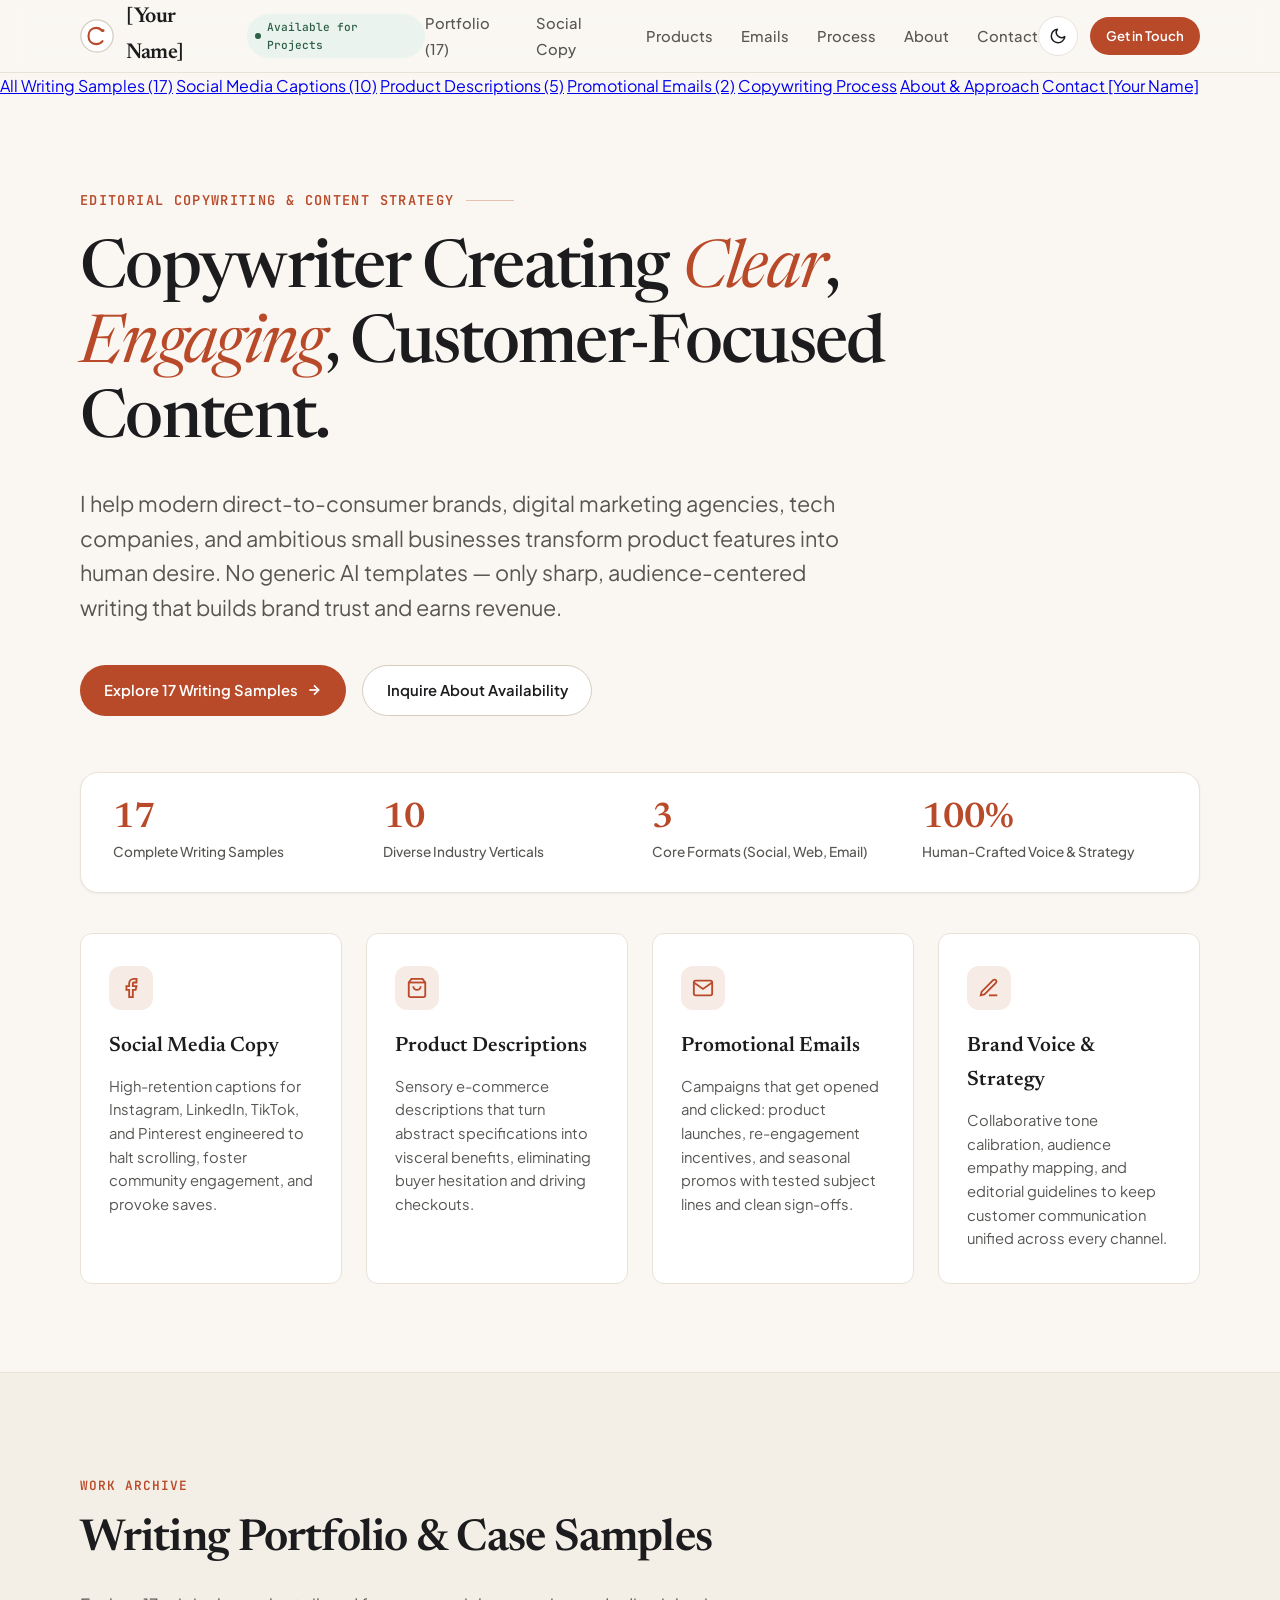
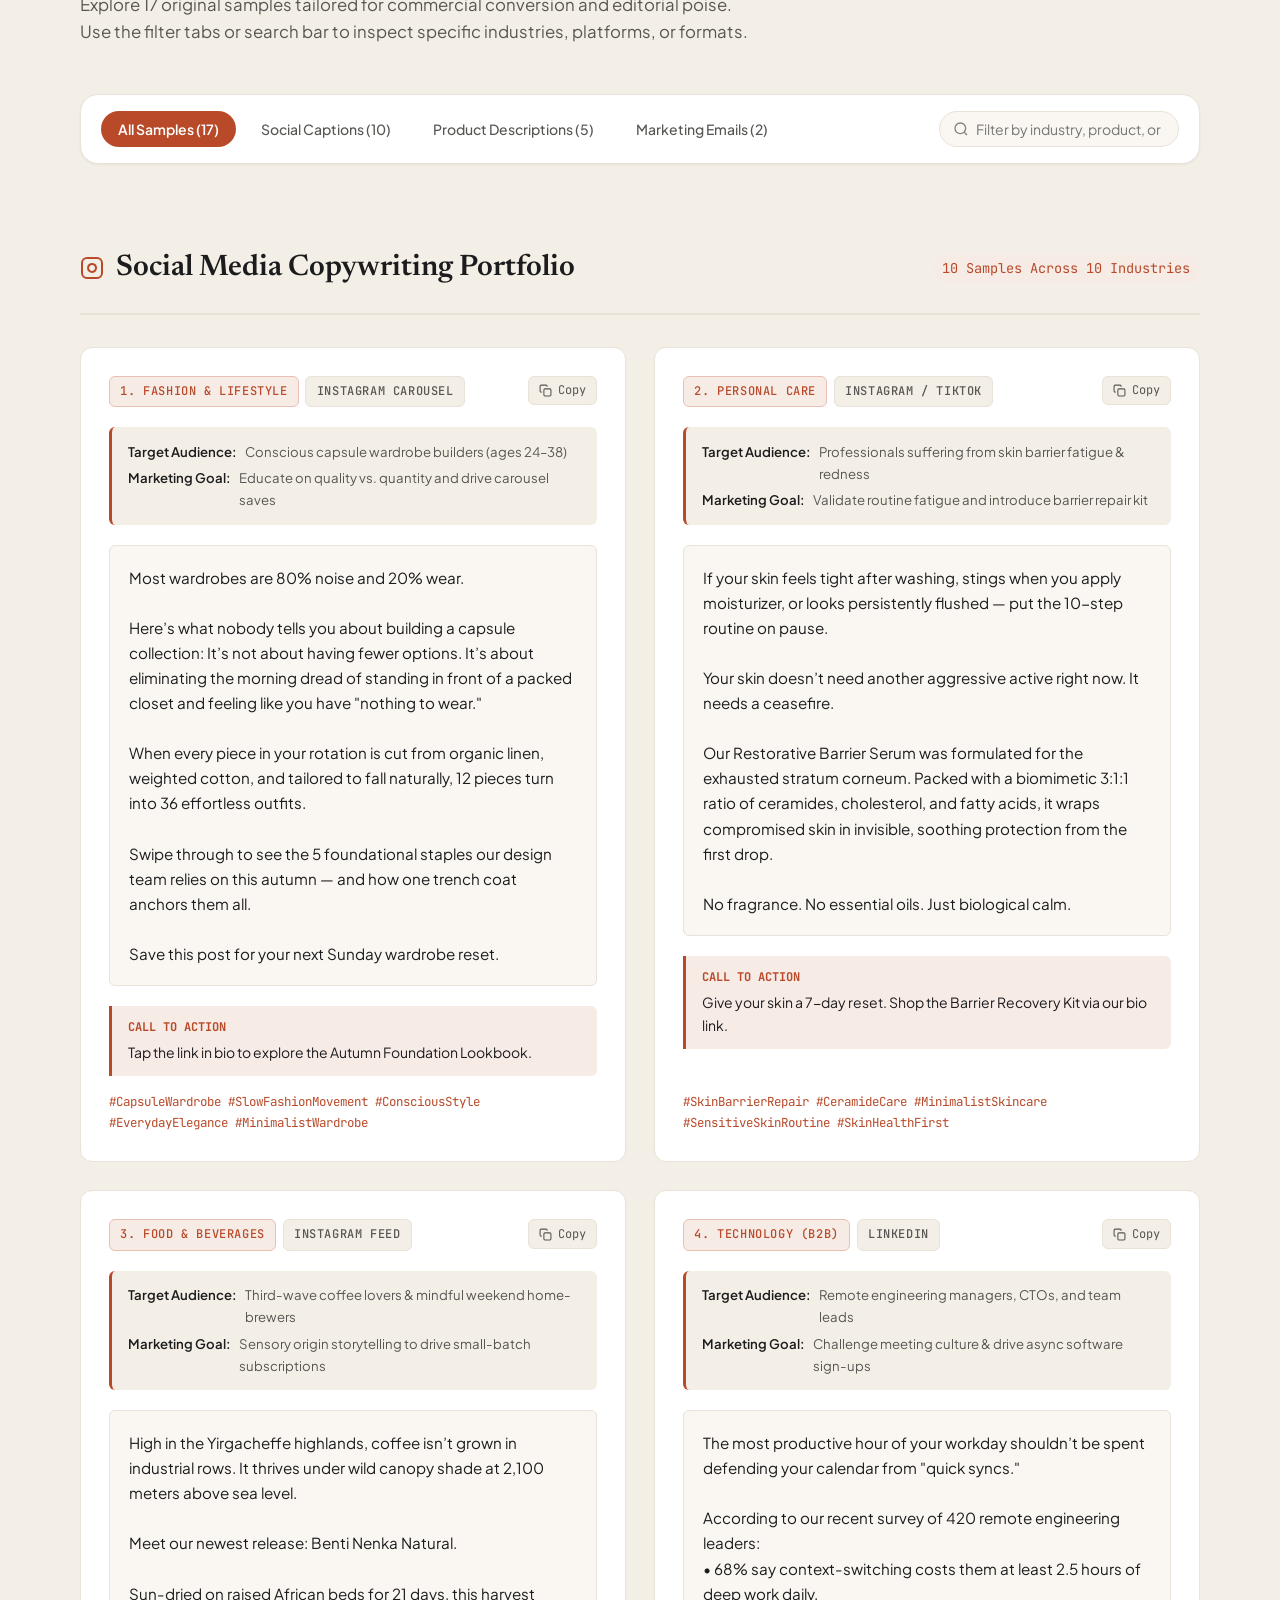
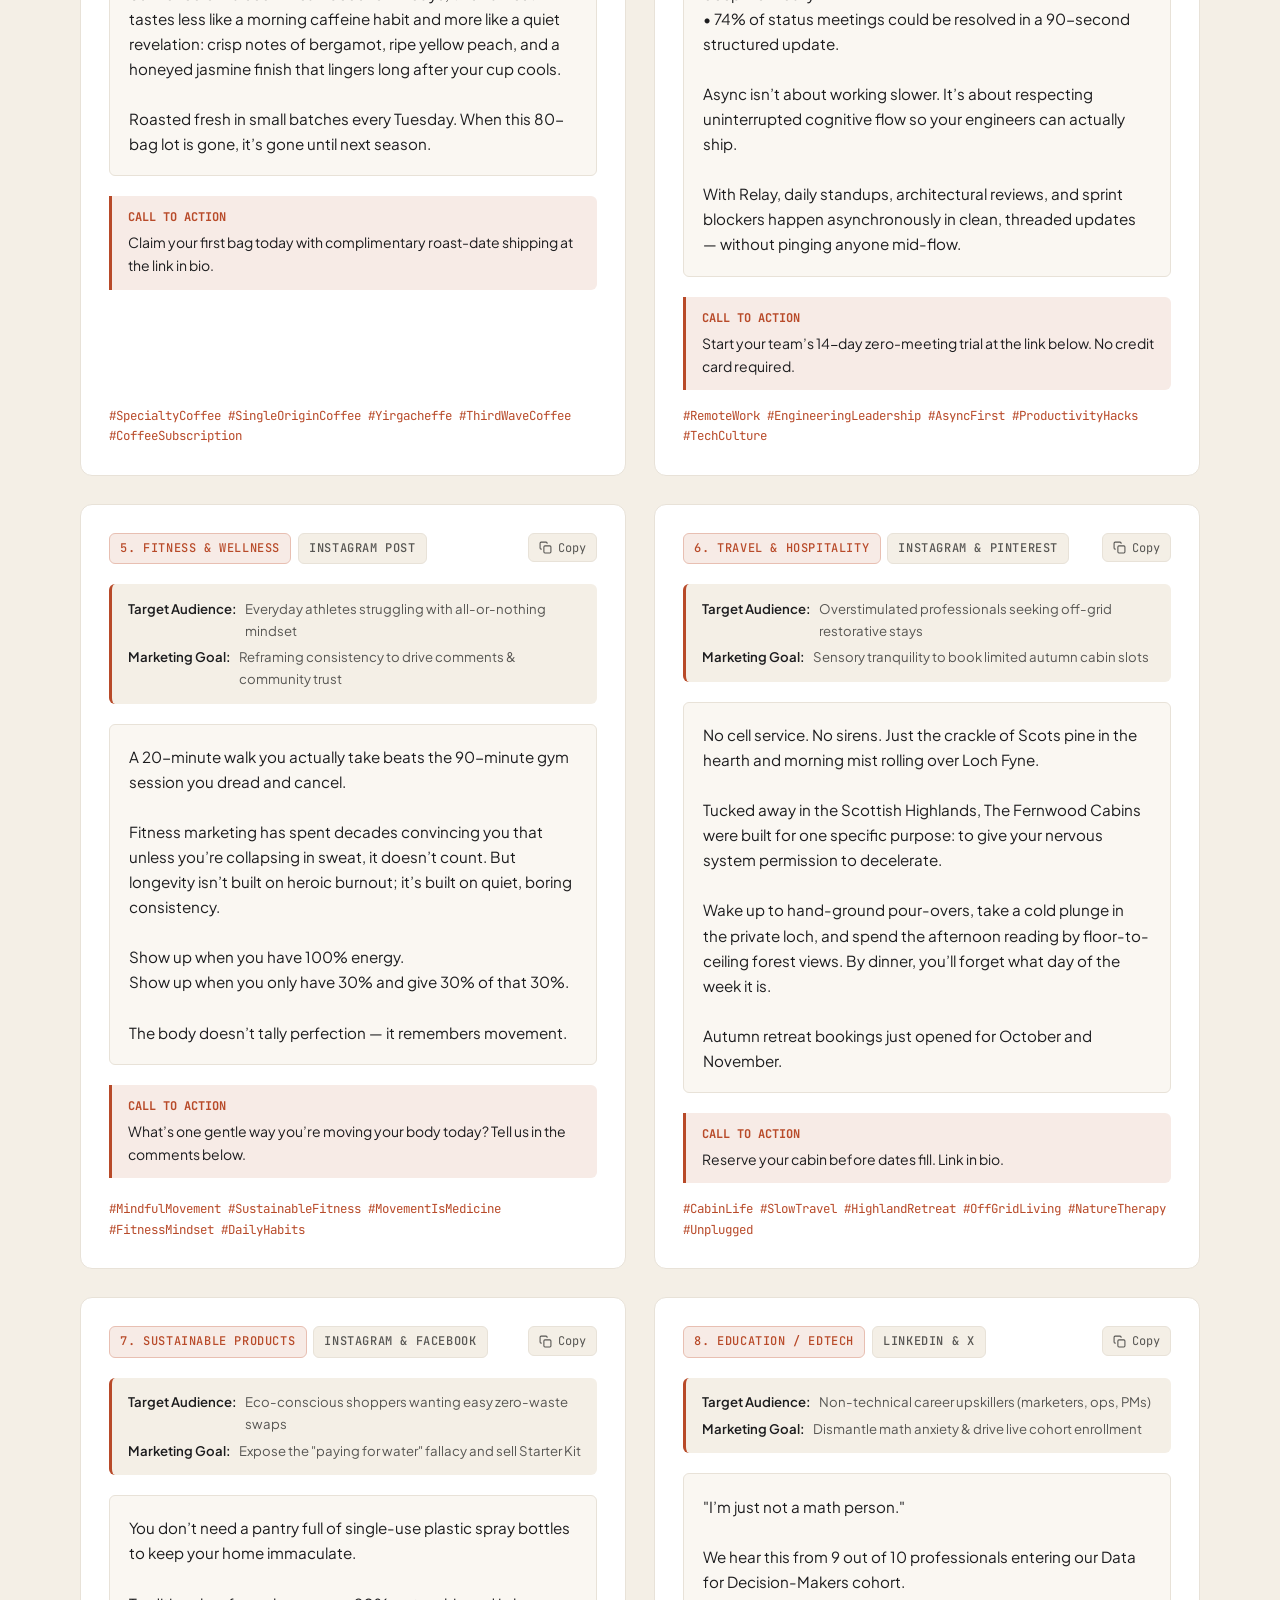
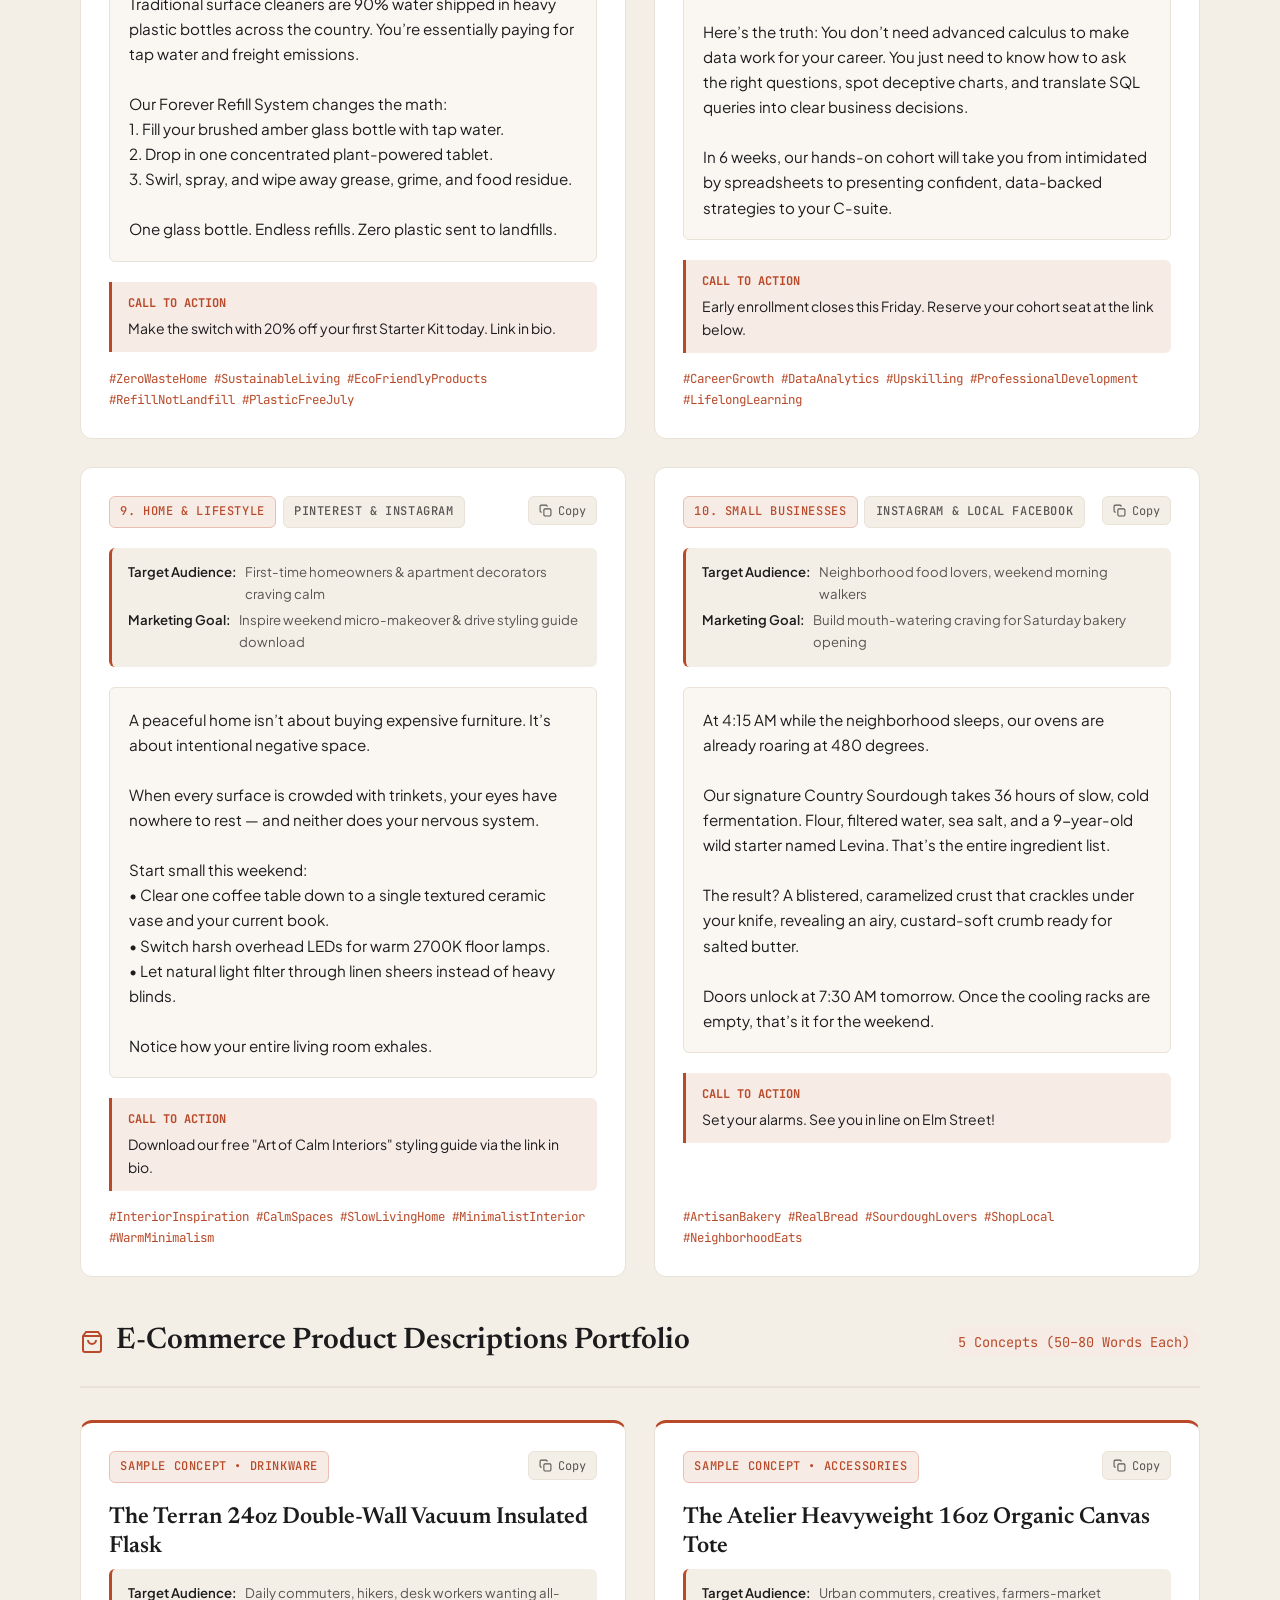
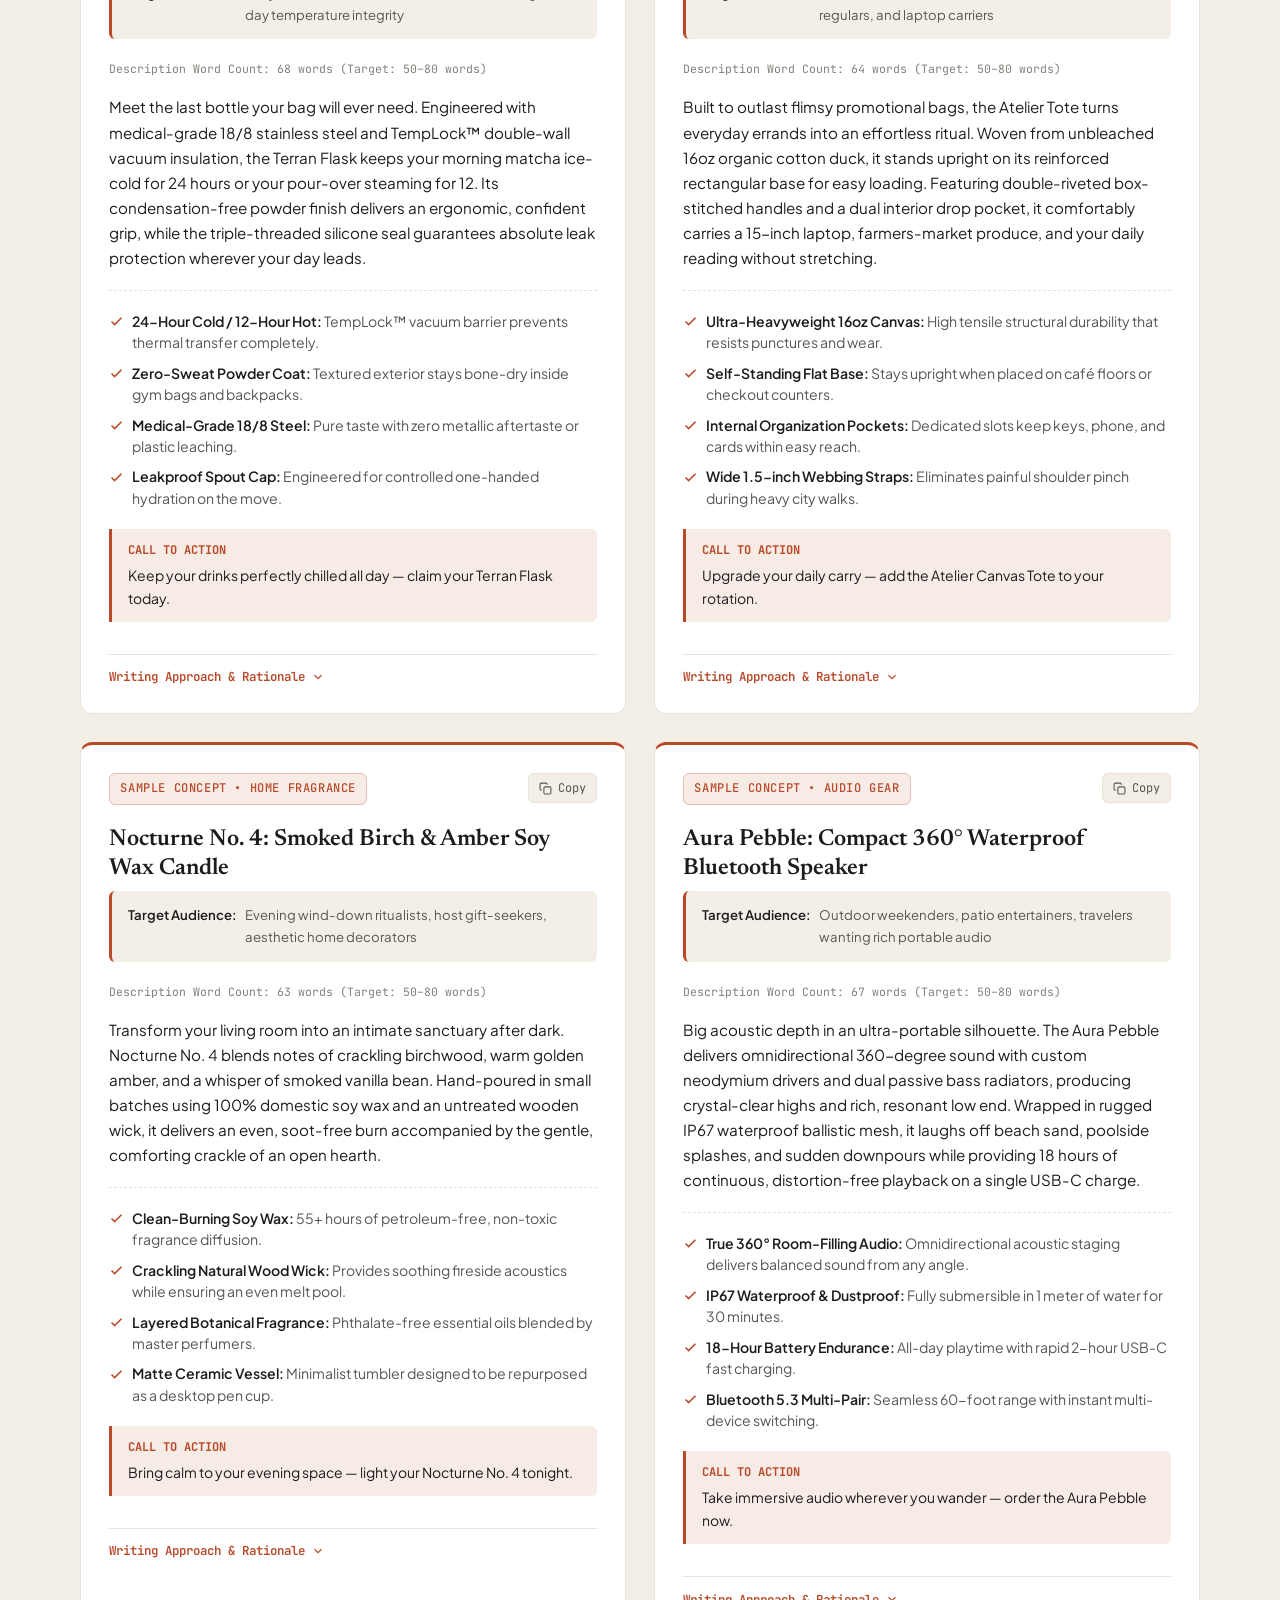
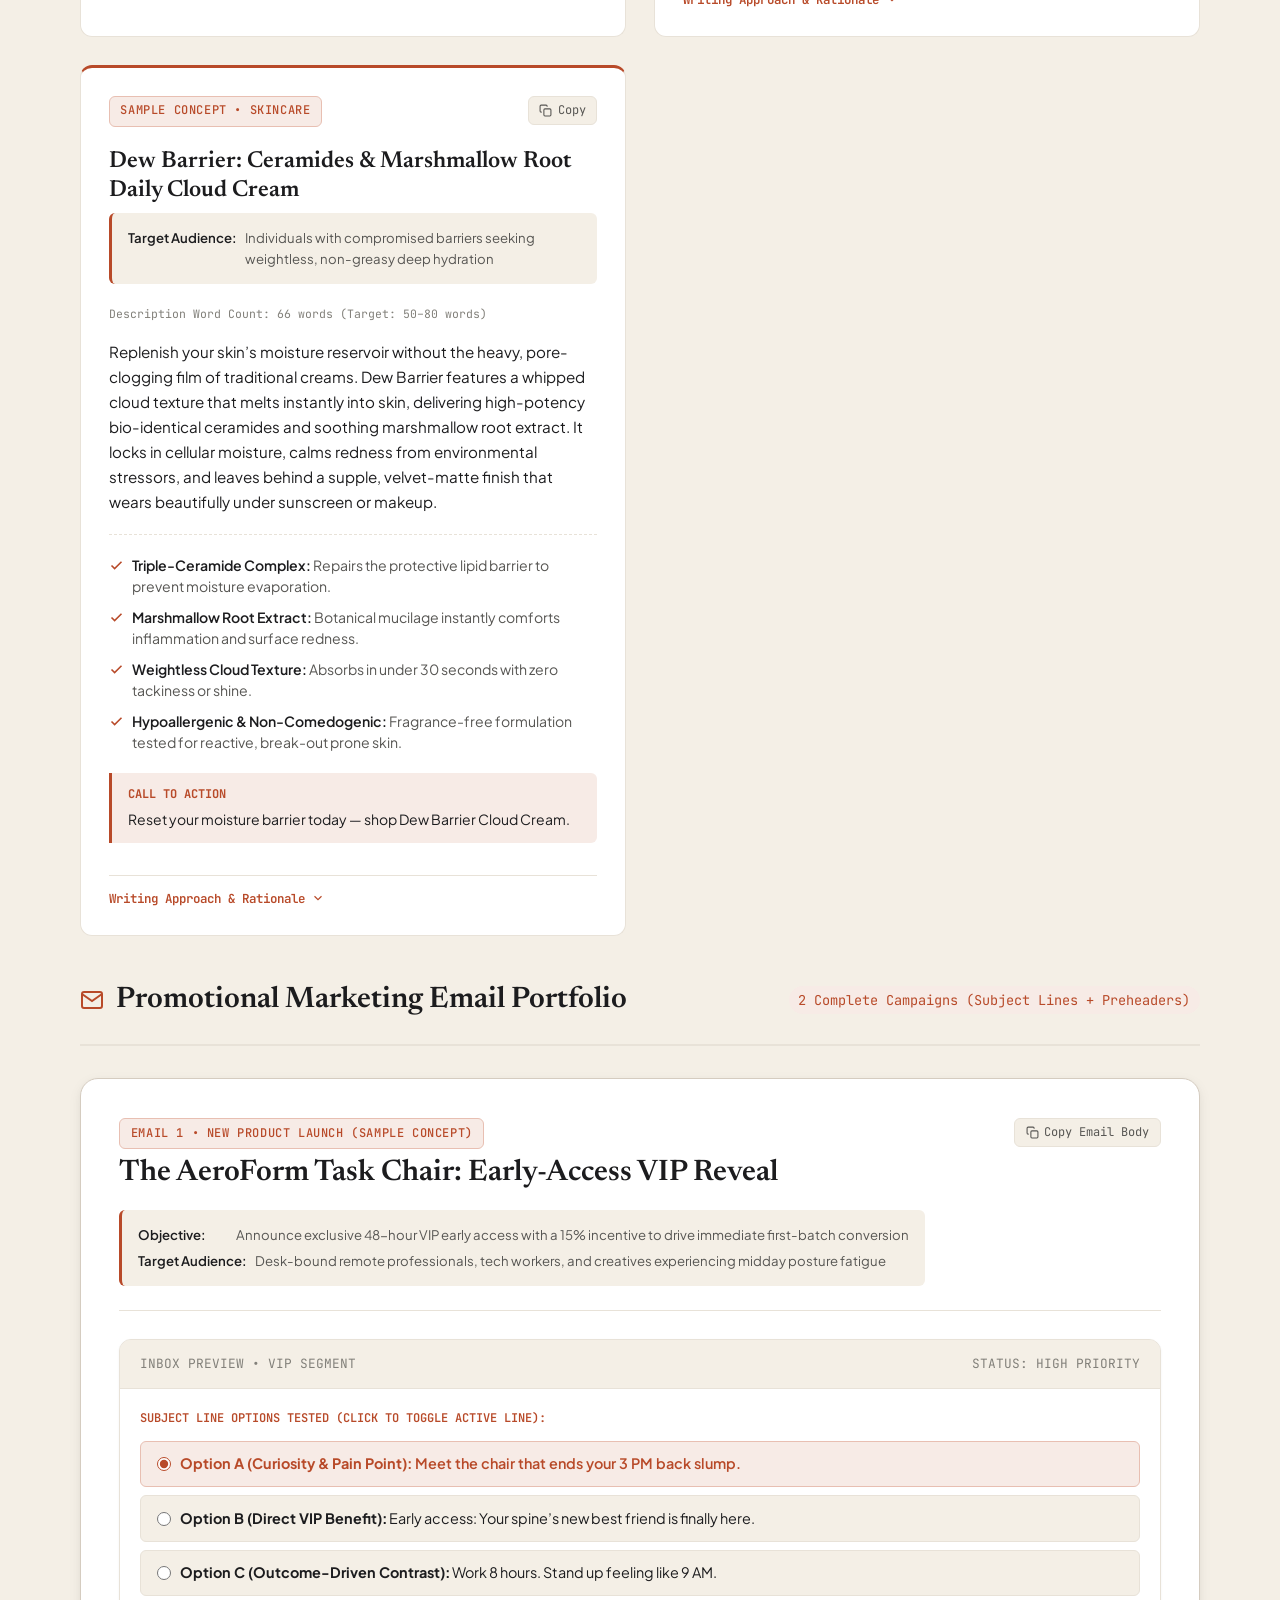
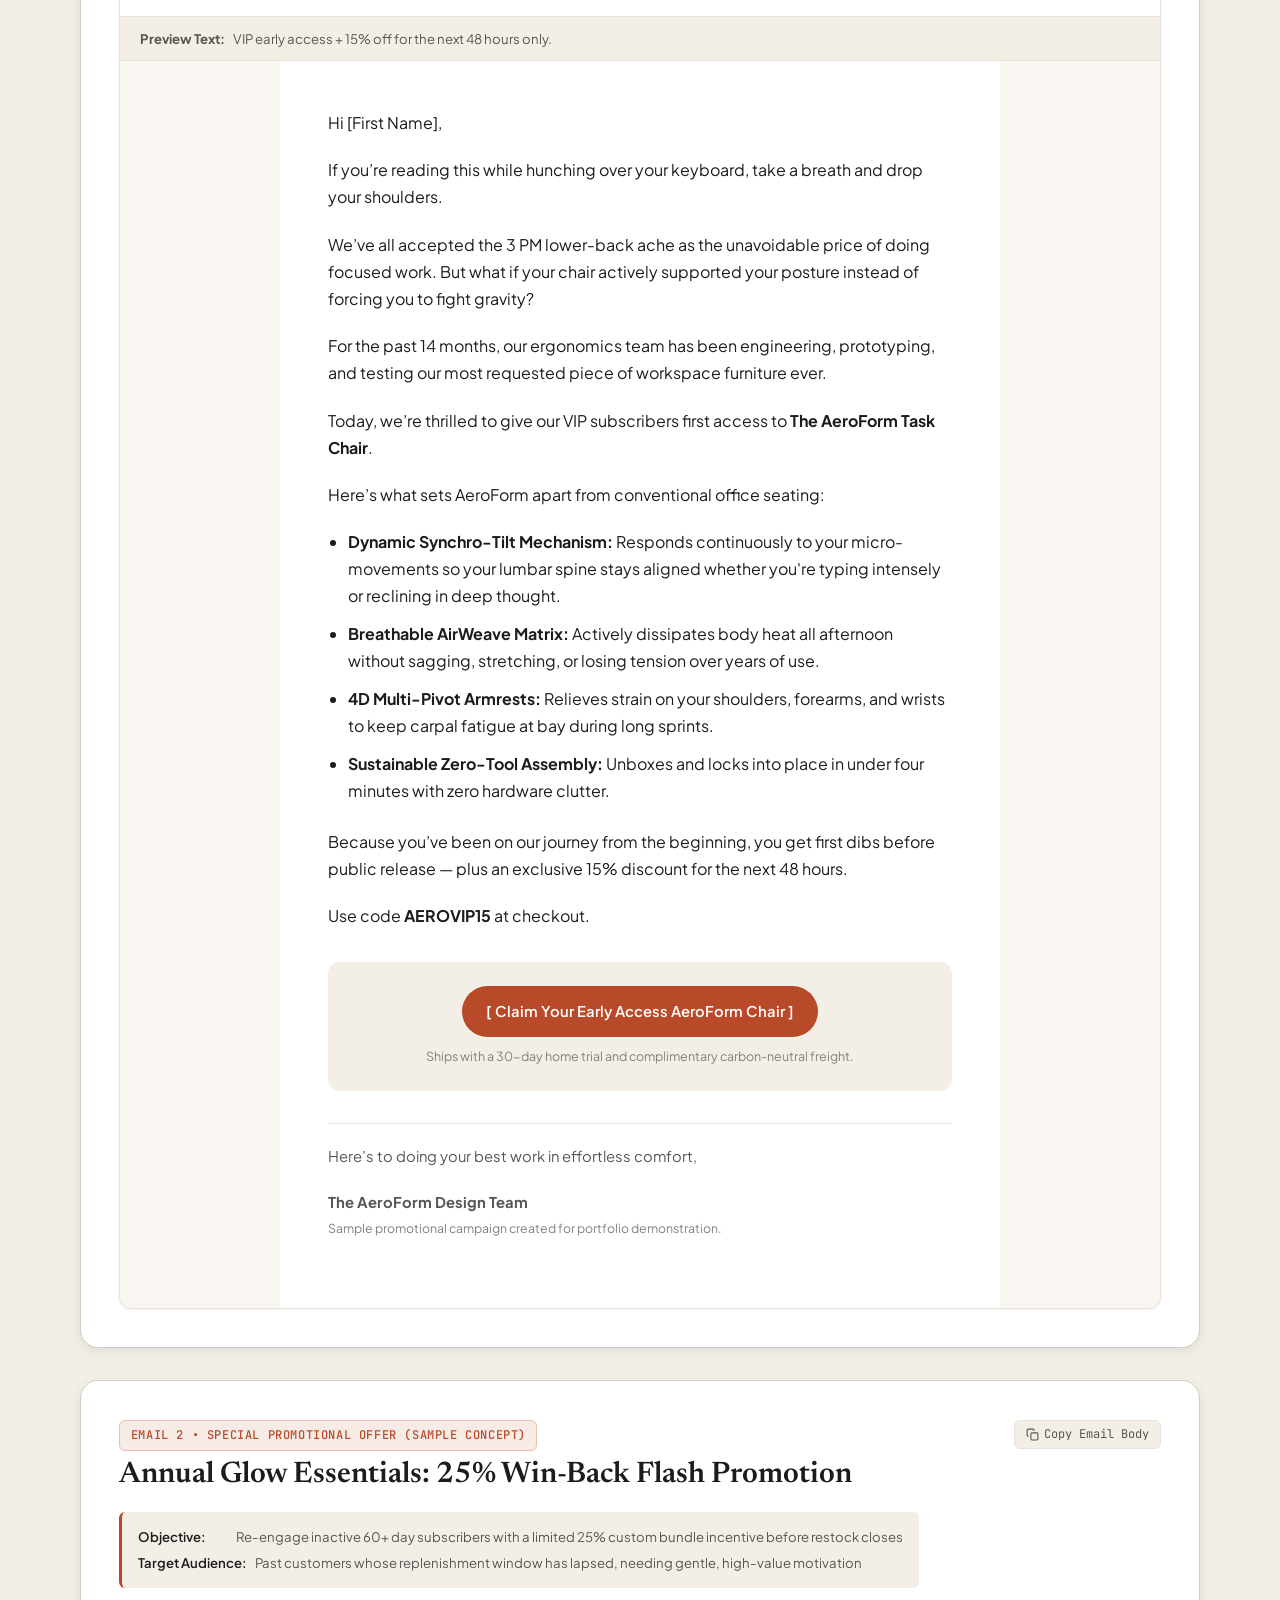
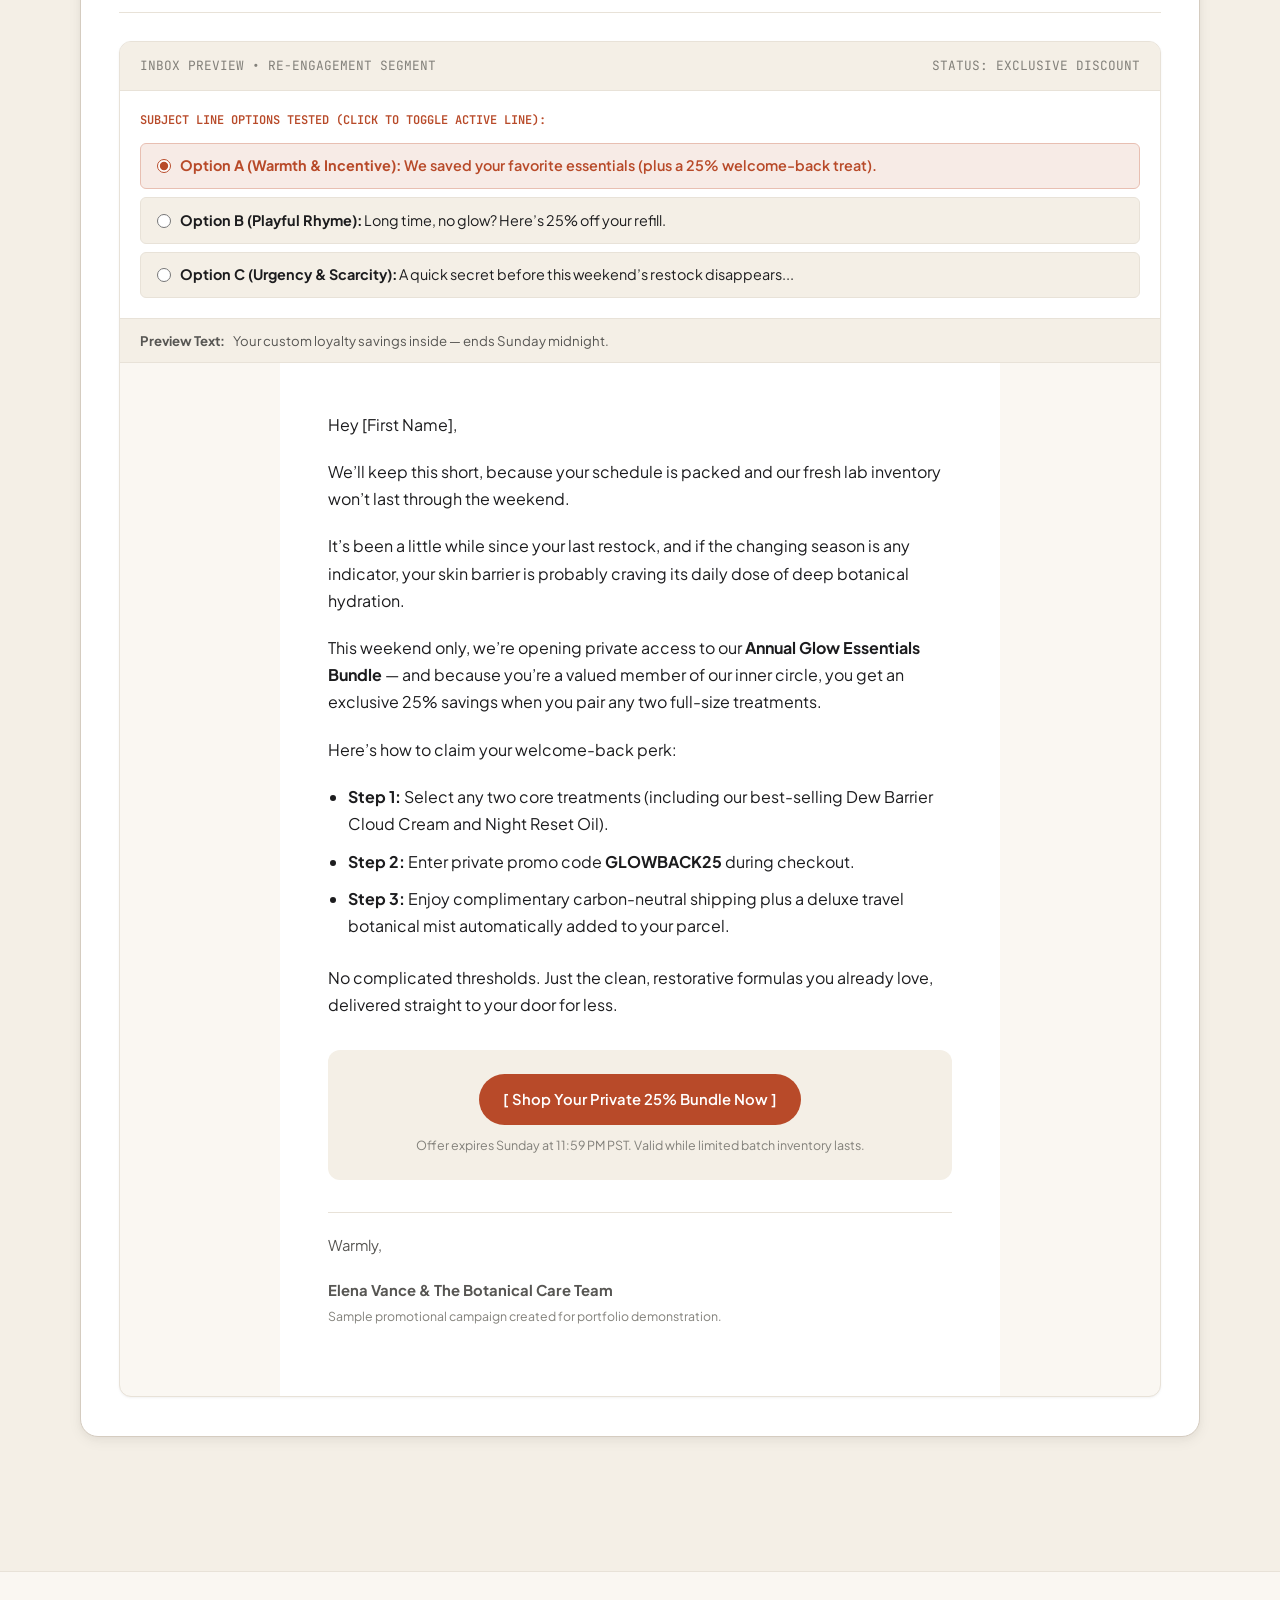
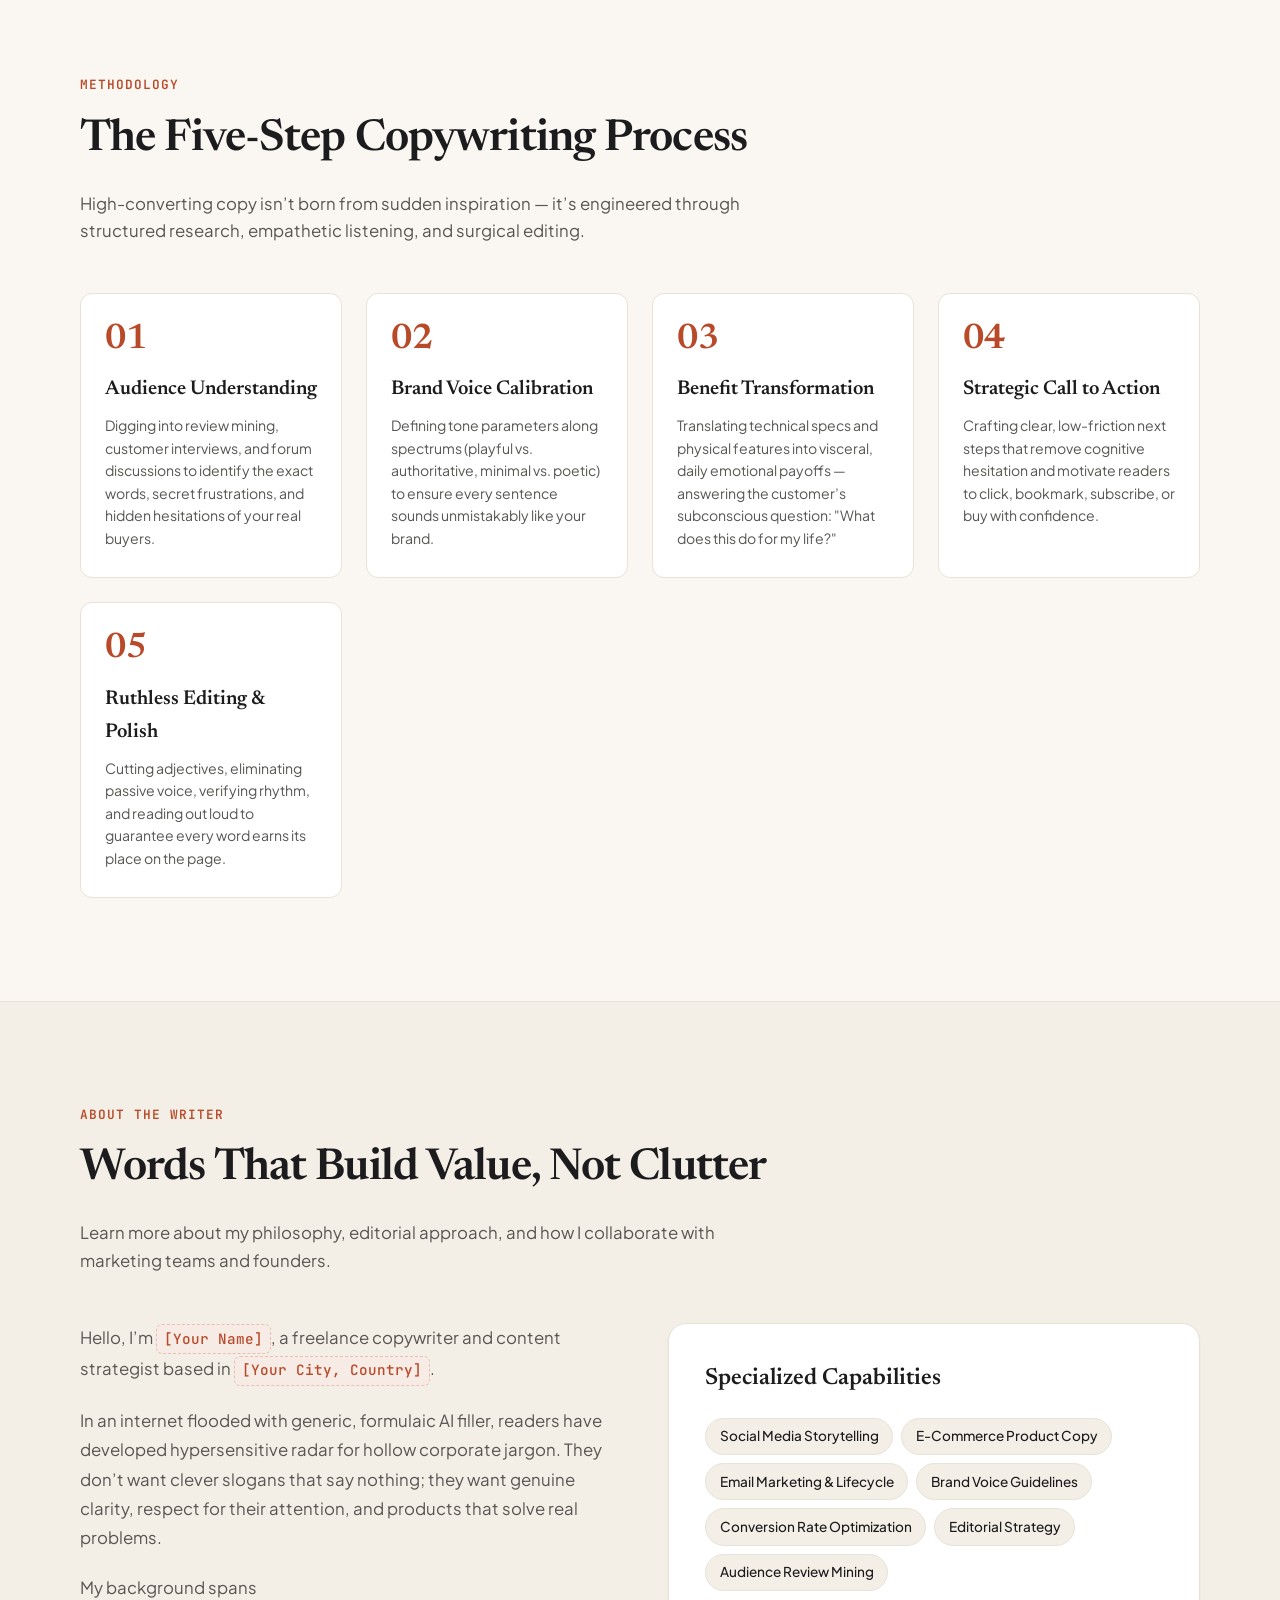
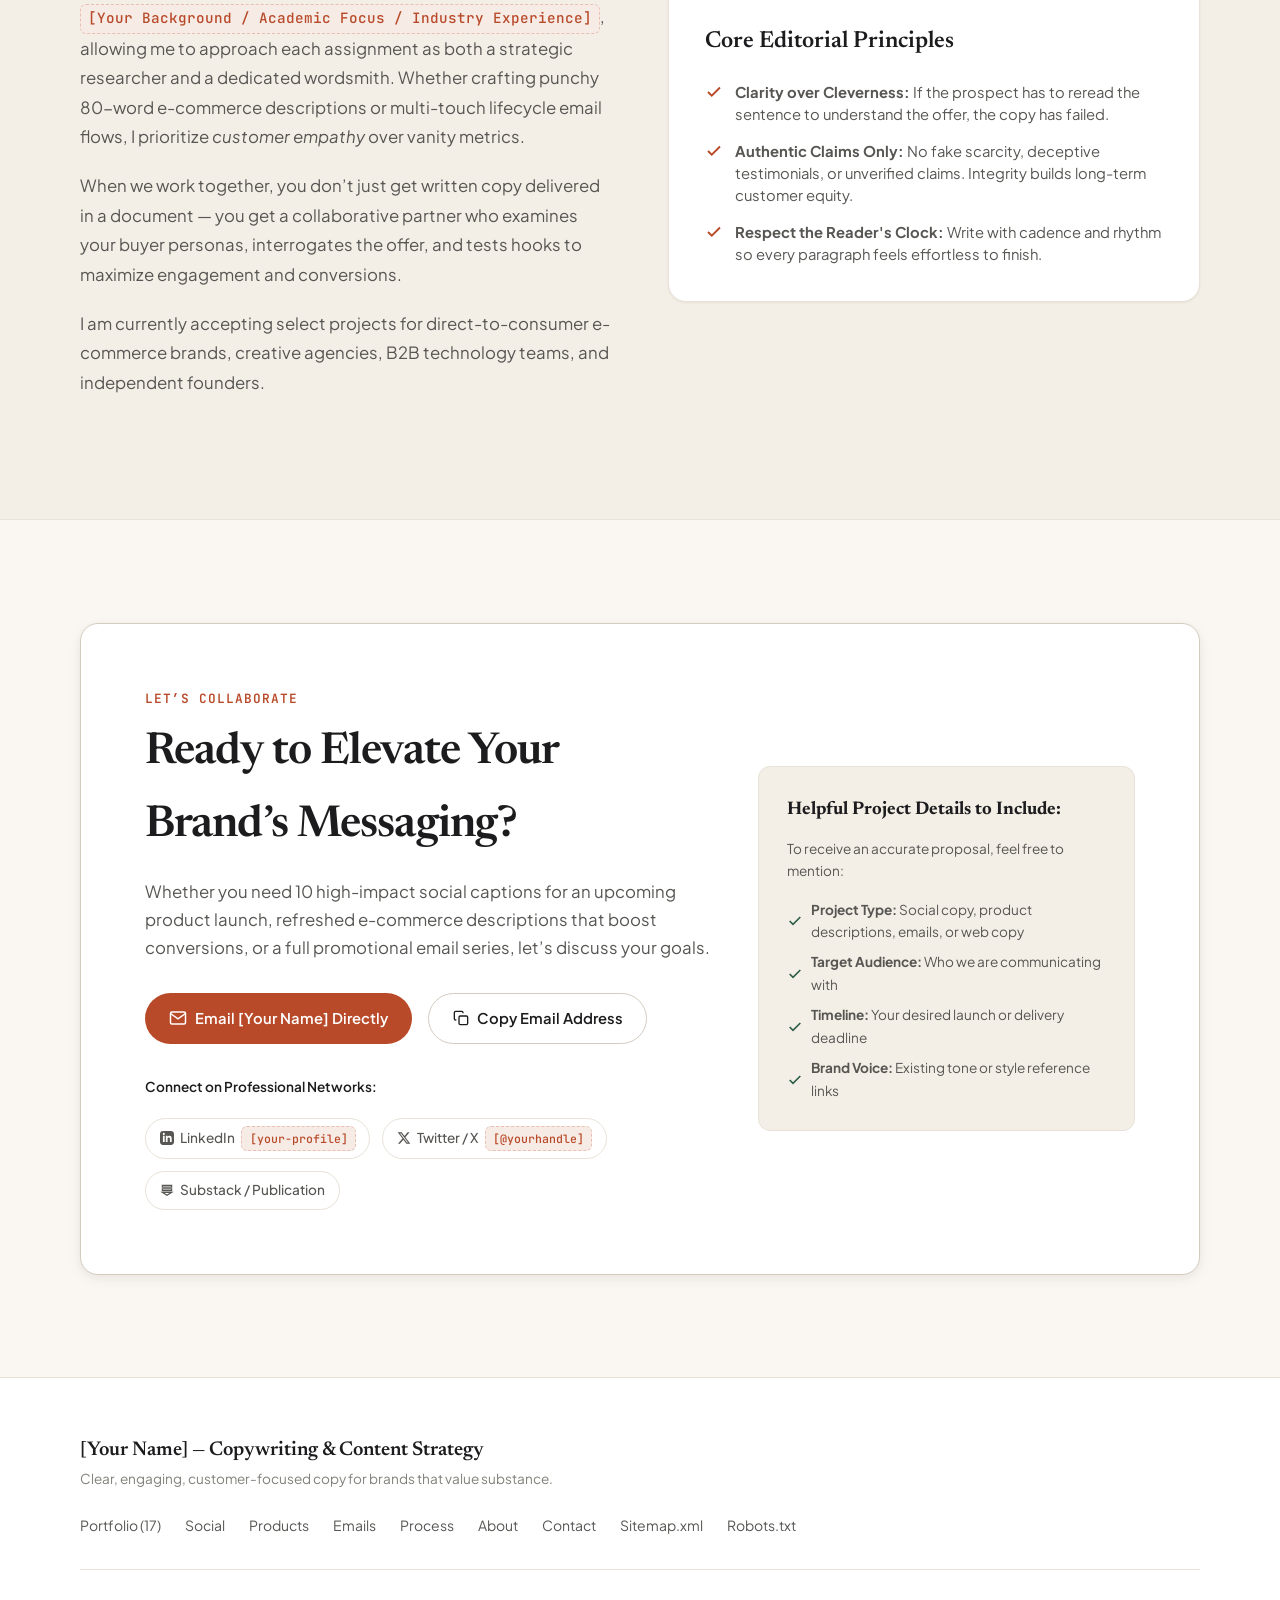
==== index.html @ b655d85d "Initial commit: Editorial Copywriting Portfolio with 17 verified samples, SEO architecture, and GitH" ====
<!DOCTYPE html>
<html lang="en">
<head>
  <meta charset="UTF-8">
  <meta name="viewport" content="width=device-width, initial-scale=1.0">
  
  <!-- Primary SEO Metadata -->
  <title>[Your Name] | Copywriter Creating Clear, Engaging, Customer-Focused Content</title>
  <meta name="description" content="Professional copywriting portfolio showcasing high-converting social media captions, sensory e-commerce product descriptions, and promotional marketing emails. Available for freelance client projects.">
  <meta name="keywords" content="copywriter portfolio, freelance copywriter, social media copywriter, product description writer, marketing email copywriter, ecommerce copywriting, editorial content">
  <meta name="author" content="[Your Name]">
  <meta name="robots" content="index, follow, max-image-preview:large, max-snippet:-1, max-video-preview:-1">
  <link rel="canonical" href="https://yogesh-badigineni.github.io/copywriting-portfolio/">

  <!-- Open Graph / Facebook / LinkedIn -->
  <meta property="og:type" content="website">
  <meta property="og:url" content="https://yogesh-badigineni.github.io/copywriting-portfolio/">
  <meta property="og:title" content="[Your Name] | Copywriter Creating Clear, Engaging, Customer-Focused Content">
  <meta property="og:description" content="Explore 17 original copywriting samples spanning 10 industries: social media campaigns, e-commerce product descriptions, and high-converting marketing emails.">
  <meta property="og:image" content="https://yogesh-badigineni.github.io/copywriting-portfolio/og-image.jpg">
  <meta property="og:site_name" content="[Your Name] Copywriting Portfolio">
  <meta property="og:locale" content="en_US">

  <!-- Twitter / X -->
  <meta name="twitter:card" content="summary_large_image">
  <meta name="twitter:url" content="https://yogesh-badigineni.github.io/copywriting-portfolio/">
  <meta name="twitter:title" content="[Your Name] | Copywriting Portfolio">
  <meta name="twitter:description" content="Clear, engaging, customer-focused copywriting samples across social media, e-commerce, and promotional emails.">
  <meta name="twitter:image" content="https://yogesh-badigineni.github.io/copywriting-portfolio/og-image.jpg">

  <!-- Favicon -->
  <link rel="icon" type="image/svg+xml" href="favicon.svg">
  <link rel="apple-touch-icon" href="favicon.svg">
  <meta name="theme-color" content="#FAF7F2" media="(prefers-color-scheme: light)">
  <meta name="theme-color" content="#141413" media="(prefers-color-scheme: dark)">

  <!-- Stylesheet -->
  <link rel="stylesheet" href="styles.css">

  <!-- Structured Data: Schema.org (JSON-LD) -->
  <script type="application/ld+json">
  {
    "@context": "https://schema.org",
    "@graph": [
      {
        "@type": "WebSite",
        "@id": "https://yogesh-badigineni.github.io/copywriting-portfolio/#website",
        "url": "https://yogesh-badigineni.github.io/copywriting-portfolio/",
        "name": "[Your Name] - Professional Copywriter Portfolio",
        "description": "Copywriter Creating Clear, Engaging, Customer-Focused Content",
        "publisher": {
          "@id": "https://yogesh-badigineni.github.io/copywriting-portfolio/#person"
        },
        "inLanguage": "en-US"
      },
      {
        "@type": "Person",
        "@id": "https://yogesh-badigineni.github.io/copywriting-portfolio/#person",
        "name": "[Your Name]",
        "jobTitle": "Professional Copywriter & Content Strategist",
        "url": "https://yogesh-badigineni.github.io/copywriting-portfolio/",
        "description": "Specializing in high-converting social media copy, sensory product descriptions, and promotional marketing emails for digital brands and agencies.",
        "knowsAbout": [
          "Copywriting",
          "Content Strategy",
          "E-commerce Product Descriptions",
          "Social Media Marketing",
          "Email Marketing",
          "Brand Voice Development"
        ]
      },
      {
        "@type": "ItemList",
        "name": "Featured Copywriting Portfolio Samples",
        "description": "17 verified original writing samples across 10 industry verticals",
        "numberOfItems": 17,
        "itemListElement": [
          {
            "@type": "ListItem",
            "position": 1,
            "name": "Social Media Caption - Fashion & Lifestyle (Capsule Wardrobe)"
          },
          {
            "@type": "ListItem",
            "position": 2,
            "name": "Social Media Caption - Personal Care (Skin Barrier Repair)"
          },
          {
            "@type": "ListItem",
            "position": 3,
            "name": "Social Media Caption - Food & Beverages (Single-Origin Coffee)"
          },
          {
            "@type": "ListItem",
            "position": 4,
            "name": "Social Media Caption - Technology (Async Team Collaboration)"
          },
          {
            "@type": "ListItem",
            "position": 5,
            "name": "Social Media Caption - Fitness & Wellness (Sustainable Habits)"
          },
          {
            "@type": "ListItem",
            "position": 6,
            "name": "Social Media Caption - Travel & Hospitality (Highland Forest Cabin)"
          },
          {
            "@type": "ListItem",
            "position": 7,
            "name": "Social Media Caption - Sustainable Products (Zero-Waste Refill System)"
          },
          {
            "@type": "ListItem",
            "position": 8,
            "name": "Social Media Caption - Education (Data Analytics Cohort)"
          },
          {
            "@type": "ListItem",
            "position": 9,
            "name": "Social Media Caption - Home & Lifestyle (Warm Minimalism Interiors)"
          },
          {
            "@type": "ListItem",
            "position": 10,
            "name": "Social Media Caption - Small Businesses (Artisan Sourdough Bakery)"
          },
          {
            "@type": "ListItem",
            "position": 11,
            "name": "Product Description - The Terran 24oz Insulated Flask"
          },
          {
            "@type": "ListItem",
            "position": 12,
            "name": "Product Description - The Atelier Heavyweight Organic Canvas Tote"
          },
          {
            "@type": "ListItem",
            "position": 13,
            "name": "Product Description - Nocturne No. 4 Smoked Birch & Amber Candle"
          },
          {
            "@type": "ListItem",
            "position": 14,
            "name": "Product Description - Aura Pebble Compact 360° Waterproof Speaker"
          },
          {
            "@type": "ListItem",
            "position": 15,
            "name": "Product Description - Dew Barrier Ceramides Daily Cloud Cream"
          },
          {
            "@type": "ListItem",
            "position": 16,
            "name": "Promotional Email - New Product Launch (AeroForm Task Chair)"
          },
          {
            "@type": "ListItem",
            "position": 17,
            "name": "Promotional Email - Special Promotional Offer (Glow Essentials 25% Flash)"
          }
        ]
      }
    ]
  }
  </script>
</head>
<body>

  <!-- ========================================================================
       SITE HEADER & NAVIGATION
       ======================================================================== -->
  <header class="site-header" id="site-header">
    <div class="container nav-container">
      <a href="#home" class="brand" aria-label="[Your Name] Copywriting Portfolio">
        <svg class="brand-icon" viewBox="0 0 40 40" fill="none" xmlns="http://www.w3.org/2000/svg">
          <circle cx="20" cy="20" r="19" stroke="var(--border-strong)" stroke-width="1.5" fill="var(--bg-surface)"/>
          <path d="M26 14C24.5 12 22 10.5 19 10.5C13.5 10.5 10 14.5 10 20C10 25.5 13.5 29.5 19 29.5C22.5 29.5 25 28 26.5 26" stroke="var(--accent-primary)" stroke-width="2.5" stroke-linecap="round"/>
          <circle cx="27" cy="13.5" r="1.8" fill="var(--accent-primary)"/>
        </svg>
        <span class="brand-title">[Your Name]</span>
        <span class="brand-badge"><span class="pulse-dot"></span> Available for Projects</span>
      </a>

      <nav aria-label="Primary Navigation">
        <ul class="nav-links">
          <li><a href="#portfolio" class="nav-link">Portfolio (17)</a></li>
          <li><a href="#social" class="nav-link">Social Copy</a></li>
          <li><a href="#products" class="nav-link">Products</a></li>
          <li><a href="#emails" class="nav-link">Emails</a></li>
          <li><a href="#process" class="nav-link">Process</a></li>
          <li><a href="#about" class="nav-link">About</a></li>
          <li><a href="#contact" class="nav-link">Contact</a></li>
        </ul>
      </nav>

      <div class="nav-actions">
        <button id="theme-toggle" class="btn-icon" aria-label="Toggle dark/light mode">
          <svg width="18" height="18" viewBox="0 0 24 24" fill="none" stroke="currentColor" stroke-width="2"><path d="M21 12.79A9 9 0 1 1 11.21 3 7 7 0 0 0 21 12.79z"/></svg>
        </button>
        <a href="#contact" class="btn btn-primary btn-sm">Get in Touch</a>
        <button id="mobile-menu-toggle" class="mobile-menu-btn" aria-label="Toggle navigation menu" aria-expanded="false">
          <svg width="22" height="22" viewBox="0 0 24 24" fill="none" stroke="currentColor" stroke-width="2"><line x1="3" y1="12" x2="21" y2="12"/><line x1="3" y1="6" x2="21" y2="6"/><line x1="3" y1="18" x2="21" y2="18"/></svg>
        </button>
      </div>
    </div>
  </header>

  <!-- Mobile Drawer Menu -->
  <div class="mobile-drawer" id="mobile-drawer">
    <a href="#portfolio">All Writing Samples (17)</a>
    <a href="#social">Social Media Captions (10)</a>
    <a href="#products">Product Descriptions (5)</a>
    <a href="#emails">Promotional Emails (2)</a>
    <a href="#process">Copywriting Process</a>
    <a href="#about">About & Approach</a>
    <a href="#contact">Contact [Your Name]</a>
  </div>

  <main id="main-content">

    <!-- ======================================================================
         SECTION A: HOME / HERO SECTION
         ====================================================================== -->
    <section class="hero" id="home">
      <div class="container">
        <div class="hero-eyebrow">
          <span>Editorial Copywriting & Content Strategy</span>
        </div>
        
        <h1 class="hero-title">
          Copywriter Creating <em>Clear</em>, <em>Engaging</em>, Customer-Focused Content.
        </h1>

        <p class="hero-subtitle">
          I help modern direct-to-consumer brands, digital marketing agencies, tech companies, and ambitious small businesses transform product features into human desire. No generic AI templates — only sharp, audience-centered writing that builds brand trust and earns revenue.
        </p>

        <div class="hero-actions">
          <a href="#portfolio" class="btn btn-primary">
            Explore 17 Writing Samples
            <svg width="16" height="16" viewBox="0 0 24 24" fill="none" stroke="currentColor" stroke-width="2.5"><line x1="5" y1="12" x2="19" y2="12"/><polyline points="12 5 19 12 12 19"/></svg>
          </a>
          <a href="#contact" class="btn btn-secondary">
            Inquire About Availability
          </a>
        </div>

        <!-- Metric & Verification Banner -->
        <div class="stats-banner" aria-label="Key portfolio highlights">
          <div class="stat-item">
            <span class="stat-number">17</span>
            <span class="stat-label">Complete Writing Samples</span>
          </div>
          <div class="stat-item">
            <span class="stat-number">10</span>
            <span class="stat-label">Diverse Industry Verticals</span>
          </div>
          <div class="stat-item">
            <span class="stat-number">3</span>
            <span class="stat-label">Core Formats (Social, Web, Email)</span>
          </div>
          <div class="stat-item">
            <span class="stat-number">100%</span>
            <span class="stat-label">Human-Crafted Voice & Strategy</span>
          </div>
        </div>

        <!-- Services Summary Cards -->
        <div class="services-grid" id="services">
          <article class="service-card">
            <div class="service-icon-wrap">
              <svg width="22" height="22" viewBox="0 0 24 24" fill="none" stroke="currentColor" stroke-width="2"><path d="M18 2h-3a5 5 0 0 0-5 5v3H7v4h3v8h4v-8h3l1-4h-4V7a1 1 0 0 1 1-1h3z"/></svg>
            </div>
            <h3>Social Media Copy</h3>
            <p>High-retention captions for Instagram, LinkedIn, TikTok, and Pinterest engineered to halt scrolling, foster community engagement, and provoke saves.</p>
          </article>

          <article class="service-card">
            <div class="service-icon-wrap">
              <svg width="22" height="22" viewBox="0 0 24 24" fill="none" stroke="currentColor" stroke-width="2"><path d="M6 2L3 6v14a2 2 0 0 0 2 2h14a2 2 0 0 0 2-2V6l-3-4z"/><line x1="3" y1="6" x2="21" y2="6"/><path d="M16 10a4 4 0 0 1-8 0"/></svg>
            </div>
            <h3>Product Descriptions</h3>
            <p>Sensory e-commerce descriptions that turn abstract specifications into visceral benefits, eliminating buyer hesitation and driving checkouts.</p>
          </article>

          <article class="service-card">
            <div class="service-icon-wrap">
              <svg width="22" height="22" viewBox="0 0 24 24" fill="none" stroke="currentColor" stroke-width="2"><path d="M4 4h16c1.1 0 2 .9 2 2v12c0 1.1-.9 2-2 2H4c-1.1 0-2-.9-2-2V6c0-1.1.9-2 2-2z"/><polyline points="22,6 12,13 2,6"/></svg>
            </div>
            <h3>Promotional Emails</h3>
            <p>Campaigns that get opened and clicked: product launches, re-engagement incentives, and seasonal promos with tested subject lines and clean sign-offs.</p>
          </article>

          <article class="service-card">
            <div class="service-icon-wrap">
              <svg width="22" height="22" viewBox="0 0 24 24" fill="none" stroke="currentColor" stroke-width="2"><path d="M12 20h9"/><path d="M16.5 3.5a2.121 2.121 0 0 1 3 3L7 19l-4 1 1-4L16.5 3.5z"/></svg>
            </div>
            <h3>Brand Voice & Strategy</h3>
            <p>Collaborative tone calibration, audience empathy mapping, and editorial guidelines to keep customer communication unified across every channel.</p>
          </article>
        </div>
      </div>
    </section>

    <!-- ======================================================================
         PORTFOLIO SHOWCASE SECTION (17 SAMPLES)
         ====================================================================== -->
    <section class="section section-alt" id="portfolio">
      <div class="container" id="portfolio-container">
        
        <header class="section-header">
          <div class="section-eyebrow">Work Archive</div>
          <h2 class="section-title">Writing Portfolio & Case Samples</h2>
          <p class="section-desc">
            Explore 17 original samples tailored for commercial conversion and editorial poise. Use the filter tabs or search bar to inspect specific industries, platforms, or formats.
          </p>
        </header>

        <!-- Filter Controls -->
        <div class="portfolio-controls">
          <div class="filter-tabs" role="tablist" aria-label="Portfolio Category Filters">
            <button class="tab-btn active" data-filter="all" role="tab" aria-selected="true">All Samples (17)</button>
            <button class="tab-btn" data-filter="social" role="tab" aria-selected="false">Social Captions (10)</button>
            <button class="tab-btn" data-filter="product" role="tab" aria-selected="false">Product Descriptions (5)</button>
            <button class="tab-btn" data-filter="email" role="tab" aria-selected="false">Marketing Emails (2)</button>
          </div>

          <div class="search-box">
            <svg class="search-icon" viewBox="0 0 24 24" fill="none" stroke="currentColor" stroke-width="2"><circle cx="11" cy="11" r="8"/><line x1="21" y1="21" x2="16.65" y2="16.65"/></svg>
            <input type="text" id="portfolio-search" placeholder="Filter by industry, product, or keyword..." aria-label="Filter portfolio samples">
          </div>
        </div>

        <!-- ====================================================================
             GROUP 1: SOCIAL MEDIA COPYWRITING (EXACTLY 10 SAMPLES)
             ==================================================================== -->
        <div class="portfolio-group" id="social">
          <div class="category-group-header">
            <h3 class="category-group-title">
              <svg width="24" height="24" viewBox="0 0 24 24" fill="none" stroke="var(--accent-primary)" stroke-width="2"><rect x="2" y="2" width="20" height="20" rx="5" ry="5"/><path d="M16 11.37A4 4 0 1 1 12.63 8 4 4 0 0 1 16 11.37z"/><line x1="17.5" y1="6.5" x2="17.51" y2="6.5"/></svg>
              Social Media Copywriting Portfolio
            </h3>
            <span class="category-group-count">10 Samples Across 10 Industries</span>
          </div>

          <div class="cards-grid">

            <!-- SAMPLE 1: Fashion & Lifestyle -->
            <article class="sample-card" data-category="social" id="sample-social-1">
              <div class="card-top">
                <div class="meta-badges">
                  <span class="badge badge-accent">1. Fashion & Lifestyle</span>
                  <span class="badge">Instagram Carousel</span>
                </div>
                <button class="copy-btn" aria-label="Copy caption to clipboard">
                  <svg width="13" height="13" viewBox="0 0 24 24" fill="none" stroke="currentColor" stroke-width="2"><rect x="9" y="9" width="13" height="13" rx="2" ry="2"/><path d="M5 15H4a2 2 0 0 1-2-2V4a2 2 0 0 1 2-2h9a2 2 0 0 1 2 2v1"/></svg> Copy
                </button>
              </div>

              <div class="sample-brief">
                <div class="brief-row"><span class="brief-label">Target Audience:</span> <span class="brief-val">Conscious capsule wardrobe builders (ages 24–38)</span></div>
                <div class="brief-row"><span class="brief-label">Marketing Goal:</span> <span class="brief-val">Educate on quality vs. quantity and drive carousel saves</span></div>
              </div>

              <div class="card-body">
                <div class="sample-caption-content">Most wardrobes are 80% noise and 20% wear.

Here’s what nobody tells you about building a capsule collection: It’s not about having fewer options. It’s about eliminating the morning dread of standing in front of a packed closet and feeling like you have "nothing to wear."

When every piece in your rotation is cut from organic linen, weighted cotton, and tailored to fall naturally, 12 pieces turn into 36 effortless outfits.

Swipe through to see the 5 foundational staples our design team relies on this autumn — and how one trench coat anchors them all.

Save this post for your next Sunday wardrobe reset.</div>

                <div class="caption-cta-callout">
                  <strong>Call to Action</strong>
                  Tap the link in bio to explore the Autumn Foundation Lookbook.
                </div>

                <div class="hashtags-wrap">
                  #CapsuleWardrobe #SlowFashionMovement #ConsciousStyle #EverydayElegance #MinimalistWardrobe
                </div>
              </div>
            </article>

            <!-- SAMPLE 2: Personal Care -->
            <article class="sample-card" data-category="social" id="sample-social-2">
              <div class="card-top">
                <div class="meta-badges">
                  <span class="badge badge-accent">2. Personal Care</span>
                  <span class="badge">Instagram / TikTok</span>
                </div>
                <button class="copy-btn" aria-label="Copy caption to clipboard">
                  <svg width="13" height="13" viewBox="0 0 24 24" fill="none" stroke="currentColor" stroke-width="2"><rect x="9" y="9" width="13" height="13" rx="2" ry="2"/><path d="M5 15H4a2 2 0 0 1-2-2V4a2 2 0 0 1 2-2h9a2 2 0 0 1 2 2v1"/></svg> Copy
                </button>
              </div>

              <div class="sample-brief">
                <div class="brief-row"><span class="brief-label">Target Audience:</span> <span class="brief-val">Professionals suffering from skin barrier fatigue & redness</span></div>
                <div class="brief-row"><span class="brief-label">Marketing Goal:</span> <span class="brief-val">Validate routine fatigue and introduce barrier repair kit</span></div>
              </div>

              <div class="card-body">
                <div class="sample-caption-content">If your skin feels tight after washing, stings when you apply moisturizer, or looks persistently flushed — put the 10-step routine on pause.

Your skin doesn’t need another aggressive active right now. It needs a ceasefire.

Our Restorative Barrier Serum was formulated for the exhausted stratum corneum. Packed with a biomimetic 3:1:1 ratio of ceramides, cholesterol, and fatty acids, it wraps compromised skin in invisible, soothing protection from the first drop.

No fragrance. No essential oils. Just biological calm.</div>

                <div class="caption-cta-callout">
                  <strong>Call to Action</strong>
                  Give your skin a 7-day reset. Shop the Barrier Recovery Kit via our bio link.
                </div>

                <div class="hashtags-wrap">
                  #SkinBarrierRepair #CeramideCare #MinimalistSkincare #SensitiveSkinRoutine #SkinHealthFirst
                </div>
              </div>
            </article>

            <!-- SAMPLE 3: Food and Beverages -->
            <article class="sample-card" data-category="social" id="sample-social-3">
              <div class="card-top">
                <div class="meta-badges">
                  <span class="badge badge-accent">3. Food & Beverages</span>
                  <span class="badge">Instagram Feed</span>
                </div>
                <button class="copy-btn" aria-label="Copy caption to clipboard">
                  <svg width="13" height="13" viewBox="0 0 24 24" fill="none" stroke="currentColor" stroke-width="2"><rect x="9" y="9" width="13" height="13" rx="2" ry="2"/><path d="M5 15H4a2 2 0 0 1-2-2V4a2 2 0 0 1 2-2h9a2 2 0 0 1 2 2v1"/></svg> Copy
                </button>
              </div>

              <div class="sample-brief">
                <div class="brief-row"><span class="brief-label">Target Audience:</span> <span class="brief-val">Third-wave coffee lovers & mindful weekend home-brewers</span></div>
                <div class="brief-row"><span class="brief-label">Marketing Goal:</span> <span class="brief-val">Sensory origin storytelling to drive small-batch subscriptions</span></div>
              </div>

              <div class="card-body">
                <div class="sample-caption-content">High in the Yirgacheffe highlands, coffee isn’t grown in industrial rows. It thrives under wild canopy shade at 2,100 meters above sea level.

Meet our newest release: Benti Nenka Natural.

Sun-dried on raised African beds for 21 days, this harvest tastes less like a morning caffeine habit and more like a quiet revelation: crisp notes of bergamot, ripe yellow peach, and a honeyed jasmine finish that lingers long after your cup cools.

Roasted fresh in small batches every Tuesday. When this 80-bag lot is gone, it’s gone until next season.</div>

                <div class="caption-cta-callout">
                  <strong>Call to Action</strong>
                  Claim your first bag today with complimentary roast-date shipping at the link in bio.
                </div>

                <div class="hashtags-wrap">
                  #SpecialtyCoffee #SingleOriginCoffee #Yirgacheffe #ThirdWaveCoffee #CoffeeSubscription
                </div>
              </div>
            </article>

            <!-- SAMPLE 4: Technology -->
            <article class="sample-card" data-category="social" id="sample-social-4">
              <div class="card-top">
                <div class="meta-badges">
                  <span class="badge badge-accent">4. Technology (B2B)</span>
                  <span class="badge">LinkedIn</span>
                </div>
                <button class="copy-btn" aria-label="Copy caption to clipboard">
                  <svg width="13" height="13" viewBox="0 0 24 24" fill="none" stroke="currentColor" stroke-width="2"><rect x="9" y="9" width="13" height="13" rx="2" ry="2"/><path d="M5 15H4a2 2 0 0 1-2-2V4a2 2 0 0 1 2-2h9a2 2 0 0 1 2 2v1"/></svg> Copy
                </button>
              </div>

              <div class="sample-brief">
                <div class="brief-row"><span class="brief-label">Target Audience:</span> <span class="brief-val">Remote engineering managers, CTOs, and team leads</span></div>
                <div class="brief-row"><span class="brief-label">Marketing Goal:</span> <span class="brief-val">Challenge meeting culture & drive async software sign-ups</span></div>
              </div>

              <div class="card-body">
                <div class="sample-caption-content">The most productive hour of your workday shouldn’t be spent defending your calendar from "quick syncs."

According to our recent survey of 420 remote engineering leaders:
• 68% say context-switching costs them at least 2.5 hours of deep work daily.
• 74% of status meetings could be resolved in a 90-second structured update.

Async isn’t about working slower. It’s about respecting uninterrupted cognitive flow so your engineers can actually ship.

With Relay, daily standups, architectural reviews, and sprint blockers happen asynchronously in clean, threaded updates — without pinging anyone mid-flow.</div>

                <div class="caption-cta-callout">
                  <strong>Call to Action</strong>
                  Start your team’s 14-day zero-meeting trial at the link below. No credit card required.
                </div>

                <div class="hashtags-wrap">
                  #RemoteWork #EngineeringLeadership #AsyncFirst #ProductivityHacks #TechCulture
                </div>
              </div>
            </article>

            <!-- SAMPLE 5: Fitness & Wellness -->
            <article class="sample-card" data-category="social" id="sample-social-5">
              <div class="card-top">
                <div class="meta-badges">
                  <span class="badge badge-accent">5. Fitness & Wellness</span>
                  <span class="badge">Instagram Post</span>
                </div>
                <button class="copy-btn" aria-label="Copy caption to clipboard">
                  <svg width="13" height="13" viewBox="0 0 24 24" fill="none" stroke="currentColor" stroke-width="2"><rect x="9" y="9" width="13" height="13" rx="2" ry="2"/><path d="M5 15H4a2 2 0 0 1-2-2V4a2 2 0 0 1 2-2h9a2 2 0 0 1 2 2v1"/></svg> Copy
                </button>
              </div>

              <div class="sample-brief">
                <div class="brief-row"><span class="brief-label">Target Audience:</span> <span class="brief-val">Everyday athletes struggling with all-or-nothing mindset</span></div>
                <div class="brief-row"><span class="brief-label">Marketing Goal:</span> <span class="brief-val">Reframing consistency to drive comments & community trust</span></div>
              </div>

              <div class="card-body">
                <div class="sample-caption-content">A 20-minute walk you actually take beats the 90-minute gym session you dread and cancel.

Fitness marketing has spent decades convincing you that unless you’re collapsing in sweat, it doesn’t count. But longevity isn’t built on heroic burnout; it’s built on quiet, boring consistency.

Show up when you have 100% energy.
Show up when you only have 30% and give 30% of that 30%.

The body doesn’t tally perfection — it remembers movement.</div>

                <div class="caption-cta-callout">
                  <strong>Call to Action</strong>
                  What’s one gentle way you’re moving your body today? Tell us in the comments below.
                </div>

                <div class="hashtags-wrap">
                  #MindfulMovement #SustainableFitness #MovementIsMedicine #FitnessMindset #DailyHabits
                </div>
              </div>
            </article>

            <!-- SAMPLE 6: Travel & Hospitality -->
            <article class="sample-card" data-category="social" id="sample-social-6">
              <div class="card-top">
                <div class="meta-badges">
                  <span class="badge badge-accent">6. Travel & Hospitality</span>
                  <span class="badge">Instagram & Pinterest</span>
                </div>
                <button class="copy-btn" aria-label="Copy caption to clipboard">
                  <svg width="13" height="13" viewBox="0 0 24 24" fill="none" stroke="currentColor" stroke-width="2"><rect x="9" y="9" width="13" height="13" rx="2" ry="2"/><path d="M5 15H4a2 2 0 0 1-2-2V4a2 2 0 0 1 2-2h9a2 2 0 0 1 2 2v1"/></svg> Copy
                </button>
              </div>

              <div class="sample-brief">
                <div class="brief-row"><span class="brief-label">Target Audience:</span> <span class="brief-val">Overstimulated professionals seeking off-grid restorative stays</span></div>
                <div class="brief-row"><span class="brief-label">Marketing Goal:</span> <span class="brief-val">Sensory tranquility to book limited autumn cabin slots</span></div>
              </div>

              <div class="card-body">
                <div class="sample-caption-content">No cell service. No sirens. Just the crackle of Scots pine in the hearth and morning mist rolling over Loch Fyne.

Tucked away in the Scottish Highlands, The Fernwood Cabins were built for one specific purpose: to give your nervous system permission to decelerate.

Wake up to hand-ground pour-overs, take a cold plunge in the private loch, and spend the afternoon reading by floor-to-ceiling forest views. By dinner, you’ll forget what day of the week it is.

Autumn retreat bookings just opened for October and November.</div>

                <div class="caption-cta-callout">
                  <strong>Call to Action</strong>
                  Reserve your cabin before dates fill. Link in bio.
                </div>

                <div class="hashtags-wrap">
                  #CabinLife #SlowTravel #HighlandRetreat #OffGridLiving #NatureTherapy #Unplugged
                </div>
              </div>
            </article>

            <!-- SAMPLE 7: Sustainable Products -->
            <article class="sample-card" data-category="social" id="sample-social-7">
              <div class="card-top">
                <div class="meta-badges">
                  <span class="badge badge-accent">7. Sustainable Products</span>
                  <span class="badge">Instagram & Facebook</span>
                </div>
                <button class="copy-btn" aria-label="Copy caption to clipboard">
                  <svg width="13" height="13" viewBox="0 0 24 24" fill="none" stroke="currentColor" stroke-width="2"><rect x="9" y="9" width="13" height="13" rx="2" ry="2"/><path d="M5 15H4a2 2 0 0 1-2-2V4a2 2 0 0 1 2-2h9a2 2 0 0 1 2 2v1"/></svg> Copy
                </button>
              </div>

              <div class="sample-brief">
                <div class="brief-row"><span class="brief-label">Target Audience:</span> <span class="brief-val">Eco-conscious shoppers wanting easy zero-waste swaps</span></div>
                <div class="brief-row"><span class="brief-label">Marketing Goal:</span> <span class="brief-val">Expose the "paying for water" fallacy and sell Starter Kit</span></div>
              </div>

              <div class="card-body">
                <div class="sample-caption-content">You don’t need a pantry full of single-use plastic spray bottles to keep your home immaculate.

Traditional surface cleaners are 90% water shipped in heavy plastic bottles across the country. You’re essentially paying for tap water and freight emissions.

Our Forever Refill System changes the math:
1. Fill your brushed amber glass bottle with tap water.
2. Drop in one concentrated plant-powered tablet.
3. Swirl, spray, and wipe away grease, grime, and food residue.

One glass bottle. Endless refills. Zero plastic sent to landfills.</div>

                <div class="caption-cta-callout">
                  <strong>Call to Action</strong>
                  Make the switch with 20% off your first Starter Kit today. Link in bio.
                </div>

                <div class="hashtags-wrap">
                  #ZeroWasteHome #SustainableLiving #EcoFriendlyProducts #RefillNotLandfill #PlasticFreeJuly
                </div>
              </div>
            </article>

            <!-- SAMPLE 8: Education -->
            <article class="sample-card" data-category="social" id="sample-social-8">
              <div class="card-top">
                <div class="meta-badges">
                  <span class="badge badge-accent">8. Education / EdTech</span>
                  <span class="badge">LinkedIn & X</span>
                </div>
                <button class="copy-btn" aria-label="Copy caption to clipboard">
                  <svg width="13" height="13" viewBox="0 0 24 24" fill="none" stroke="currentColor" stroke-width="2"><rect x="9" y="9" width="13" height="13" rx="2" ry="2"/><path d="M5 15H4a2 2 0 0 1-2-2V4a2 2 0 0 1 2-2h9a2 2 0 0 1 2 2v1"/></svg> Copy
                </button>
              </div>

              <div class="sample-brief">
                <div class="brief-row"><span class="brief-label">Target Audience:</span> <span class="brief-val">Non-technical career upskillers (marketers, ops, PMs)</span></div>
                <div class="brief-row"><span class="brief-label">Marketing Goal:</span> <span class="brief-val">Dismantle math anxiety & drive live cohort enrollment</span></div>
              </div>

              <div class="card-body">
                <div class="sample-caption-content">"I’m just not a math person."

We hear this from 9 out of 10 professionals entering our Data for Decision-Makers cohort.

Here’s the truth: You don’t need advanced calculus to make data work for your career. You just need to know how to ask the right questions, spot deceptive charts, and translate SQL queries into clear business decisions.

In 6 weeks, our hands-on cohort will take you from intimidated by spreadsheets to presenting confident, data-backed strategies to your C-suite.</div>

                <div class="caption-cta-callout">
                  <strong>Call to Action</strong>
                  Early enrollment closes this Friday. Reserve your cohort seat at the link below.
                </div>

                <div class="hashtags-wrap">
                  #CareerGrowth #DataAnalytics #Upskilling #ProfessionalDevelopment #LifelongLearning
                </div>
              </div>
            </article>

            <!-- SAMPLE 9: Home & Lifestyle -->
            <article class="sample-card" data-category="social" id="sample-social-9">
              <div class="card-top">
                <div class="meta-badges">
                  <span class="badge badge-accent">9. Home & Lifestyle</span>
                  <span class="badge">Pinterest & Instagram</span>
                </div>
                <button class="copy-btn" aria-label="Copy caption to clipboard">
                  <svg width="13" height="13" viewBox="0 0 24 24" fill="none" stroke="currentColor" stroke-width="2"><rect x="9" y="9" width="13" height="13" rx="2" ry="2"/><path d="M5 15H4a2 2 0 0 1-2-2V4a2 2 0 0 1 2-2h9a2 2 0 0 1 2 2v1"/></svg> Copy
                </button>
              </div>

              <div class="sample-brief">
                <div class="brief-row"><span class="brief-label">Target Audience:</span> <span class="brief-val">First-time homeowners & apartment decorators craving calm</span></div>
                <div class="brief-row"><span class="brief-label">Marketing Goal:</span> <span class="brief-val">Inspire weekend micro-makeover & drive styling guide download</span></div>
              </div>

              <div class="card-body">
                <div class="sample-caption-content">A peaceful home isn’t about buying expensive furniture. It’s about intentional negative space.

When every surface is crowded with trinkets, your eyes have nowhere to rest — and neither does your nervous system.

Start small this weekend:
• Clear one coffee table down to a single textured ceramic vase and your current book.
• Switch harsh overhead LEDs for warm 2700K floor lamps.
• Let natural light filter through linen sheers instead of heavy blinds.

Notice how your entire living room exhales.</div>

                <div class="caption-cta-callout">
                  <strong>Call to Action</strong>
                  Download our free "Art of Calm Interiors" styling guide via the link in bio.
                </div>

                <div class="hashtags-wrap">
                  #InteriorInspiration #CalmSpaces #SlowLivingHome #MinimalistInterior #WarmMinimalism
                </div>
              </div>
            </article>

            <!-- SAMPLE 10: Small Businesses -->
            <article class="sample-card" data-category="social" id="sample-social-10">
              <div class="card-top">
                <div class="meta-badges">
                  <span class="badge badge-accent">10. Small Businesses</span>
                  <span class="badge">Instagram & Local Facebook</span>
                </div>
                <button class="copy-btn" aria-label="Copy caption to clipboard">
                  <svg width="13" height="13" viewBox="0 0 24 24" fill="none" stroke="currentColor" stroke-width="2"><rect x="9" y="9" width="13" height="13" rx="2" ry="2"/><path d="M5 15H4a2 2 0 0 1-2-2V4a2 2 0 0 1 2-2h9a2 2 0 0 1 2 2v1"/></svg> Copy
                </button>
              </div>

              <div class="sample-brief">
                <div class="brief-row"><span class="brief-label">Target Audience:</span> <span class="brief-val">Neighborhood food lovers, weekend morning walkers</span></div>
                <div class="brief-row"><span class="brief-label">Marketing Goal:</span> <span class="brief-val">Build mouth-watering craving for Saturday bakery opening</span></div>
              </div>

              <div class="card-body">
                <div class="sample-caption-content">At 4:15 AM while the neighborhood sleeps, our ovens are already roaring at 480 degrees.

Our signature Country Sourdough takes 36 hours of slow, cold fermentation. Flour, filtered water, sea salt, and a 9-year-old wild starter named Levina. That’s the entire ingredient list.

The result? A blistered, caramelized crust that crackles under your knife, revealing an airy, custard-soft crumb ready for salted butter.

Doors unlock at 7:30 AM tomorrow. Once the cooling racks are empty, that’s it for the weekend.</div>

                <div class="caption-cta-callout">
                  <strong>Call to Action</strong>
                  Set your alarms. See you in line on Elm Street!
                </div>

                <div class="hashtags-wrap">
                  #ArtisanBakery #RealBread #SourdoughLovers #ShopLocal #NeighborhoodEats
                </div>
              </div>
            </article>

          </div>
        </div>


        <!-- ====================================================================
             GROUP 2: PRODUCT DESCRIPTIONS (EXACTLY 5 SAMPLES)
             ==================================================================== -->
        <div class="portfolio-group" id="products">
          <div class="category-group-header">
            <h3 class="category-group-title">
              <svg width="24" height="24" viewBox="0 0 24 24" fill="none" stroke="var(--accent-primary)" stroke-width="2"><path d="M6 2L3 6v14a2 2 0 0 0 2 2h14a2 2 0 0 0 2-2V6l-3-4z"/><line x1="3" y1="6" x2="21" y2="6"/><path d="M16 10a4 4 0 0 1-8 0"/></svg>
              E-Commerce Product Descriptions Portfolio
            </h3>
            <span class="category-group-count">5 Concepts (50–80 Words Each)</span>
          </div>

          <div class="cards-grid">

            <!-- PRODUCT 1: Insulated Water Bottle -->
            <article class="sample-card product-card" data-category="product" id="sample-prod-1">
              <div class="card-top">
                <span class="badge badge-accent">Sample Concept • Drinkware</span>
                <button class="copy-btn" aria-label="Copy description to clipboard">
                  <svg width="13" height="13" viewBox="0 0 24 24" fill="none" stroke="currentColor" stroke-width="2"><rect x="9" y="9" width="13" height="13" rx="2" ry="2"/><path d="M5 15H4a2 2 0 0 1-2-2V4a2 2 0 0 1 2-2h9a2 2 0 0 1 2 2v1"/></svg> Copy
                </button>
              </div>

              <h4 class="product-title">The Terran 24oz Double-Wall Vacuum Insulated Flask</h4>
              
              <div class="sample-brief">
                <div class="brief-row"><span class="brief-label">Target Audience:</span> <span class="brief-val">Daily commuters, hikers, desk workers wanting all-day temperature integrity</span></div>
              </div>

              <span class="word-count-badge">Description Word Count: 68 words (Target: 50–80 words)</span>

              <p class="product-prose">
                Meet the last bottle your bag will ever need. Engineered with medical-grade 18/8 stainless steel and TempLock™ double-wall vacuum insulation, the Terran Flask keeps your morning matcha ice-cold for 24 hours or your pour-over steaming for 12. Its condensation-free powder finish delivers an ergonomic, confident grip, while the triple-threaded silicone seal guarantees absolute leak protection wherever your day leads.
              </p>

              <ul class="bullets-list" aria-label="Key features and benefits">
                <li><svg width="15" height="15" viewBox="0 0 24 24" fill="none" stroke="currentColor" stroke-width="2.5"><polyline points="20 6 9 17 4 12"/></svg> <span><strong>24-Hour Cold / 12-Hour Hot:</strong> TempLock™ vacuum barrier prevents thermal transfer completely.</span></li>
                <li><svg width="15" height="15" viewBox="0 0 24 24" fill="none" stroke="currentColor" stroke-width="2.5"><polyline points="20 6 9 17 4 12"/></svg> <span><strong>Zero-Sweat Powder Coat:</strong> Textured exterior stays bone-dry inside gym bags and backpacks.</span></li>
                <li><svg width="15" height="15" viewBox="0 0 24 24" fill="none" stroke="currentColor" stroke-width="2.5"><polyline points="20 6 9 17 4 12"/></svg> <span><strong>Medical-Grade 18/8 Steel:</strong> Pure taste with zero metallic aftertaste or plastic leaching.</span></li>
                <li><svg width="15" height="15" viewBox="0 0 24 24" fill="none" stroke="currentColor" stroke-width="2.5"><polyline points="20 6 9 17 4 12"/></svg> <span><strong>Leakproof Spout Cap:</strong> Engineered for controlled one-handed hydration on the move.</span></li>
              </ul>

              <div class="caption-cta-callout">
                <strong>Call to Action</strong>
                Keep your drinks perfectly chilled all day — claim your Terran Flask today.
              </div>

              <div class="approach-expander">
                <button class="approach-toggle" aria-expanded="false">
                  <span>Writing Approach & Rationale</span>
                  <svg width="14" height="14" viewBox="0 0 24 24" fill="none" stroke="currentColor" stroke-width="2"><polyline points="6 9 12 15 18 9"/></svg>
                </button>
                <div class="approach-content">
                  <em>Strategy:</em> Contrasts sensory temperature extremes (ice-cold matcha vs. steaming pour-over) with tactile reassurance (zero-sweat, leak protection) to justify a premium everyday carry purchase over generic alternatives. Fictional concept product.
                </div>
              </div>
            </article>

            <!-- PRODUCT 2: Cotton Tote Bag -->
            <article class="sample-card product-card" data-category="product" id="sample-prod-2">
              <div class="card-top">
                <span class="badge badge-accent">Sample Concept • Accessories</span>
                <button class="copy-btn" aria-label="Copy description to clipboard">
                  <svg width="13" height="13" viewBox="0 0 24 24" fill="none" stroke="currentColor" stroke-width="2"><rect x="9" y="9" width="13" height="13" rx="2" ry="2"/><path d="M5 15H4a2 2 0 0 1-2-2V4a2 2 0 0 1 2-2h9a2 2 0 0 1 2 2v1"/></svg> Copy
                </button>
              </div>

              <h4 class="product-title">The Atelier Heavyweight 16oz Organic Canvas Tote</h4>
              
              <div class="sample-brief">
                <div class="brief-row"><span class="brief-label">Target Audience:</span> <span class="brief-val">Urban commuters, creatives, farmers-market regulars, and laptop carriers</span></div>
              </div>

              <span class="word-count-badge">Description Word Count: 64 words (Target: 50–80 words)</span>

              <p class="product-prose">
                Built to outlast flimsy promotional bags, the Atelier Tote turns everyday errands into an effortless ritual. Woven from unbleached 16oz organic cotton duck, it stands upright on its reinforced rectangular base for easy loading. Featuring double-riveted box-stitched handles and a dual interior drop pocket, it comfortably carries a 15-inch laptop, farmers-market produce, and your daily reading without stretching.
              </p>

              <ul class="bullets-list" aria-label="Key features and benefits">
                <li><svg width="15" height="15" viewBox="0 0 24 24" fill="none" stroke="currentColor" stroke-width="2.5"><polyline points="20 6 9 17 4 12"/></svg> <span><strong>Ultra-Heavyweight 16oz Canvas:</strong> High tensile structural durability that resists punctures and wear.</span></li>
                <li><svg width="15" height="15" viewBox="0 0 24 24" fill="none" stroke="currentColor" stroke-width="2.5"><polyline points="20 6 9 17 4 12"/></svg> <span><strong>Self-Standing Flat Base:</strong> Stays upright when placed on café floors or checkout counters.</span></li>
                <li><svg width="15" height="15" viewBox="0 0 24 24" fill="none" stroke="currentColor" stroke-width="2.5"><polyline points="20 6 9 17 4 12"/></svg> <span><strong>Internal Organization Pockets:</strong> Dedicated slots keep keys, phone, and cards within easy reach.</span></li>
                <li><svg width="15" height="15" viewBox="0 0 24 24" fill="none" stroke="currentColor" stroke-width="2.5"><polyline points="20 6 9 17 4 12"/></svg> <span><strong>Wide 1.5-inch Webbing Straps:</strong> Eliminates painful shoulder pinch during heavy city walks.</span></li>
              </ul>

              <div class="caption-cta-callout">
                <strong>Call to Action</strong>
                Upgrade your daily carry — add the Atelier Canvas Tote to your rotation.
              </div>

              <div class="approach-expander">
                <button class="approach-toggle" aria-expanded="false">
                  <span>Writing Approach & Rationale</span>
                  <svg width="14" height="14" viewBox="0 0 24 24" fill="none" stroke="currentColor" stroke-width="2"><polyline points="6 9 12 15 18 9"/></svg>
                </button>
                <div class="approach-content">
                  <em>Strategy:</em> Solves the universal pain point of slouchy, torn promotional canvas bags by highlighting architectural weight, freestanding convenience, and shoulder comfort. Fictional concept product.
                </div>
              </div>
            </article>

            <!-- PRODUCT 3: Scented Candle -->
            <article class="sample-card product-card" data-category="product" id="sample-prod-3">
              <div class="card-top">
                <span class="badge badge-accent">Sample Concept • Home Fragrance</span>
                <button class="copy-btn" aria-label="Copy description to clipboard">
                  <svg width="13" height="13" viewBox="0 0 24 24" fill="none" stroke="currentColor" stroke-width="2"><rect x="9" y="9" width="13" height="13" rx="2" ry="2"/><path d="M5 15H4a2 2 0 0 1-2-2V4a2 2 0 0 1 2-2h9a2 2 0 0 1 2 2v1"/></svg> Copy
                </button>
              </div>

              <h4 class="product-title">Nocturne No. 4: Smoked Birch & Amber Soy Wax Candle</h4>
              
              <div class="sample-brief">
                <div class="brief-row"><span class="brief-label">Target Audience:</span> <span class="brief-val">Evening wind-down ritualists, host gift-seekers, aesthetic home decorators</span></div>
              </div>

              <span class="word-count-badge">Description Word Count: 63 words (Target: 50–80 words)</span>

              <p class="product-prose">
                Transform your living room into an intimate sanctuary after dark. Nocturne No. 4 blends notes of crackling birchwood, warm golden amber, and a whisper of smoked vanilla bean. Hand-poured in small batches using 100% domestic soy wax and an untreated wooden wick, it delivers an even, soot-free burn accompanied by the gentle, comforting crackle of an open hearth.
              </p>

              <ul class="bullets-list" aria-label="Key features and benefits">
                <li><svg width="15" height="15" viewBox="0 0 24 24" fill="none" stroke="currentColor" stroke-width="2.5"><polyline points="20 6 9 17 4 12"/></svg> <span><strong>Clean-Burning Soy Wax:</strong> 55+ hours of petroleum-free, non-toxic fragrance diffusion.</span></li>
                <li><svg width="15" height="15" viewBox="0 0 24 24" fill="none" stroke="currentColor" stroke-width="2.5"><polyline points="20 6 9 17 4 12"/></svg> <span><strong>Crackling Natural Wood Wick:</strong> Provides soothing fireside acoustics while ensuring an even melt pool.</span></li>
                <li><svg width="15" height="15" viewBox="0 0 24 24" fill="none" stroke="currentColor" stroke-width="2.5"><polyline points="20 6 9 17 4 12"/></svg> <span><strong>Layered Botanical Fragrance:</strong> Phthalate-free essential oils blended by master perfumers.</span></li>
                <li><svg width="15" height="15" viewBox="0 0 24 24" fill="none" stroke="currentColor" stroke-width="2.5"><polyline points="20 6 9 17 4 12"/></svg> <span><strong>Matte Ceramic Vessel:</strong> Minimalist tumbler designed to be repurposed as a desktop pen cup.</span></li>
              </ul>

              <div class="caption-cta-callout">
                <strong>Call to Action</strong>
                Bring calm to your evening space — light your Nocturne No. 4 tonight.
              </div>

              <div class="approach-expander">
                <button class="approach-toggle" aria-expanded="false">
                  <span>Writing Approach & Rationale</span>
                  <svg width="14" height="14" viewBox="0 0 24 24" fill="none" stroke="currentColor" stroke-width="2"><polyline points="6 9 12 15 18 9"/></svg>
                </button>
                <div class="approach-content">
                  <em>Strategy:</em> Appeals to multiple senses (scent, sound, and aesthetic atmosphere) while addressing health-conscious expectations around clean soy wax and post-burn reusability. Fictional concept product.
                </div>
              </div>
            </article>

            <!-- PRODUCT 4: Bluetooth Speaker -->
            <article class="sample-card product-card" data-category="product" id="sample-prod-4">
              <div class="card-top">
                <span class="badge badge-accent">Sample Concept • Audio Gear</span>
                <button class="copy-btn" aria-label="Copy description to clipboard">
                  <svg width="13" height="13" viewBox="0 0 24 24" fill="none" stroke="currentColor" stroke-width="2"><rect x="9" y="9" width="13" height="13" rx="2" ry="2"/><path d="M5 15H4a2 2 0 0 1-2-2V4a2 2 0 0 1 2-2h9a2 2 0 0 1 2 2v1"/></svg> Copy
                </button>
              </div>

              <h4 class="product-title">Aura Pebble: Compact 360° Waterproof Bluetooth Speaker</h4>
              
              <div class="sample-brief">
                <div class="brief-row"><span class="brief-label">Target Audience:</span> <span class="brief-val">Outdoor weekenders, patio entertainers, travelers wanting rich portable audio</span></div>
              </div>

              <span class="word-count-badge">Description Word Count: 67 words (Target: 50–80 words)</span>

              <p class="product-prose">
                Big acoustic depth in an ultra-portable silhouette. The Aura Pebble delivers omnidirectional 360-degree sound with custom neodymium drivers and dual passive bass radiators, producing crystal-clear highs and rich, resonant low end. Wrapped in rugged IP67 waterproof ballistic mesh, it laughs off beach sand, poolside splashes, and sudden downpours while providing 18 hours of continuous, distortion-free playback on a single USB-C charge.
              </p>

              <ul class="bullets-list" aria-label="Key features and benefits">
                <li><svg width="15" height="15" viewBox="0 0 24 24" fill="none" stroke="currentColor" stroke-width="2.5"><polyline points="20 6 9 17 4 12"/></svg> <span><strong>True 360° Room-Filling Audio:</strong> Omnidirectional acoustic staging delivers balanced sound from any angle.</span></li>
                <li><svg width="15" height="15" viewBox="0 0 24 24" fill="none" stroke="currentColor" stroke-width="2.5"><polyline points="20 6 9 17 4 12"/></svg> <span><strong>IP67 Waterproof & Dustproof:</strong> Fully submersible in 1 meter of water for 30 minutes.</span></li>
                <li><svg width="15" height="15" viewBox="0 0 24 24" fill="none" stroke="currentColor" stroke-width="2.5"><polyline points="20 6 9 17 4 12"/></svg> <span><strong>18-Hour Battery Endurance:</strong> All-day playtime with rapid 2-hour USB-C fast charging.</span></li>
                <li><svg width="15" height="15" viewBox="0 0 24 24" fill="none" stroke="currentColor" stroke-width="2.5"><polyline points="20 6 9 17 4 12"/></svg> <span><strong>Bluetooth 5.3 Multi-Pair:</strong> Seamless 60-foot range with instant multi-device switching.</span></li>
              </ul>

              <div class="caption-cta-callout">
                <strong>Call to Action</strong>
                Take immersive audio wherever you wander — order the Aura Pebble now.
              </div>

              <div class="approach-expander">
                <button class="approach-toggle" aria-expanded="false">
                  <span>Writing Approach & Rationale</span>
                  <svg width="14" height="14" viewBox="0 0 24 24" fill="none" stroke="currentColor" stroke-width="2"><polyline points="6 9 12 15 18 9"/></svg>
                </button>
                <div class="approach-content">
                  <em>Strategy:</em> Overcomes the common worry that compact speakers lack bass presence by explaining specific audio driver mechanics, durability certifications, and adventure-ready battery autonomy. Fictional concept product.
                </div>
              </div>
            </article>

            <!-- PRODUCT 5: Skincare Moisturizer -->
            <article class="sample-card product-card" data-category="product" id="sample-prod-5">
              <div class="card-top">
                <span class="badge badge-accent">Sample Concept • Skincare</span>
                <button class="copy-btn" aria-label="Copy description to clipboard">
                  <svg width="13" height="13" viewBox="0 0 24 24" fill="none" stroke="currentColor" stroke-width="2"><rect x="9" y="9" width="13" height="13" rx="2" ry="2"/><path d="M5 15H4a2 2 0 0 1-2-2V4a2 2 0 0 1 2-2h9a2 2 0 0 1 2 2v1"/></svg> Copy
                </button>
              </div>

              <h4 class="product-title">Dew Barrier: Ceramides & Marshmallow Root Daily Cloud Cream</h4>
              
              <div class="sample-brief">
                <div class="brief-row"><span class="brief-label">Target Audience:</span> <span class="brief-val">Individuals with compromised barriers seeking weightless, non-greasy deep hydration</span></div>
              </div>

              <span class="word-count-badge">Description Word Count: 66 words (Target: 50–80 words)</span>

              <p class="product-prose">
                Replenish your skin’s moisture reservoir without the heavy, pore-clogging film of traditional creams. Dew Barrier features a whipped cloud texture that melts instantly into skin, delivering high-potency bio-identical ceramides and soothing marshmallow root extract. It locks in cellular moisture, calms redness from environmental stressors, and leaves behind a supple, velvet-matte finish that wears beautifully under sunscreen or makeup.
              </p>

              <ul class="bullets-list" aria-label="Key features and benefits">
                <li><svg width="15" height="15" viewBox="0 0 24 24" fill="none" stroke="currentColor" stroke-width="2.5"><polyline points="20 6 9 17 4 12"/></svg> <span><strong>Triple-Ceramide Complex:</strong> Repairs the protective lipid barrier to prevent moisture evaporation.</span></li>
                <li><svg width="15" height="15" viewBox="0 0 24 24" fill="none" stroke="currentColor" stroke-width="2.5"><polyline points="20 6 9 17 4 12"/></svg> <span><strong>Marshmallow Root Extract:</strong> Botanical mucilage instantly comforts inflammation and surface redness.</span></li>
                <li><svg width="15" height="15" viewBox="0 0 24 24" fill="none" stroke="currentColor" stroke-width="2.5"><polyline points="20 6 9 17 4 12"/></svg> <span><strong>Weightless Cloud Texture:</strong> Absorbs in under 30 seconds with zero tackiness or shine.</span></li>
                <li><svg width="15" height="15" viewBox="0 0 24 24" fill="none" stroke="currentColor" stroke-width="2.5"><polyline points="20 6 9 17 4 12"/></svg> <span><strong>Hypoallergenic & Non-Comedogenic:</strong> Fragrance-free formulation tested for reactive, break-out prone skin.</span></li>
              </ul>

              <div class="caption-cta-callout">
                <strong>Call to Action</strong>
                Reset your moisture barrier today — shop Dew Barrier Cloud Cream.
              </div>

              <div class="approach-expander">
                <button class="approach-toggle" aria-expanded="false">
                  <span>Writing Approach & Rationale</span>
                  <svg width="14" height="14" viewBox="0 0 24 24" fill="none" stroke="currentColor" stroke-width="2"><polyline points="6 9 12 15 18 9"/></svg>
                </button>
                <div class="approach-content">
                  <em>Strategy:</em> Translates clinical dermatological ingredients into tangible, feelable outcomes while reassuring the reader on absorption speed and zero-shine finish. Fictional concept product.
                </div>
              </div>
            </article>

          </div>
        </div>


        <!-- ====================================================================
             GROUP 3: PROMOTIONAL EMAIL COPYWRITING (EXACTLY 2 SAMPLES)
             ==================================================================== -->
        <div class="portfolio-group" id="emails">
          <div class="category-group-header">
            <h3 class="category-group-title">
              <svg width="24" height="24" viewBox="0 0 24 24" fill="none" stroke="var(--accent-primary)" stroke-width="2"><path d="M4 4h16c1.1 0 2 .9 2 2v12c0 1.1-.9 2-2 2H4c-1.1 0-2-.9-2-2V6c0-1.1.9-2 2-2z"/><polyline points="22,6 12,13 2,6"/></svg>
              Promotional Marketing Email Portfolio
            </h3>
            <span class="category-group-count">2 Complete Campaigns (Subject Lines + Preheaders)</span>
          </div>

          <!-- EMAIL 1: NEW PRODUCT LAUNCH -->
          <article class="email-card" data-category="email" id="sample-email-1">
            <div class="email-campaign-header">
              <div>
                <span class="badge badge-accent">Email 1 • New Product Launch (Sample Concept)</span>
                <h4 class="email-title">The AeroForm Task Chair: Early-Access VIP Reveal</h4>
                <div class="sample-brief" style="margin-top: 0.75rem; margin-bottom: 0;">
                  <div class="brief-row"><span class="brief-label">Objective:</span> <span class="brief-val">Announce exclusive 48-hour VIP early access with a 15% incentive to drive immediate first-batch conversion</span></div>
                  <div class="brief-row"><span class="brief-label">Target Audience:</span> <span class="brief-val">Desk-bound remote professionals, tech workers, and creatives experiencing midday posture fatigue</span></div>
                </div>
              </div>
              <button class="copy-btn" data-copy-target="#email-1-body-content" aria-label="Copy entire email body to clipboard">
                <svg width="13" height="13" viewBox="0 0 24 24" fill="none" stroke="currentColor" stroke-width="2"><rect x="9" y="9" width="13" height="13" rx="2" ry="2"/><path d="M5 15H4a2 2 0 0 1-2-2V4a2 2 0 0 1 2-2h9a2 2 0 0 1 2 2v1"/></svg> Copy Email Body
              </button>
            </div>

            <div class="email-inbox-frame">
              <div class="email-client-bar">
                <span>INBOX PREVIEW • VIP SEGMENT</span>
                <span>STATUS: HIGH PRIORITY</span>
              </div>

              <!-- Subject Line Selector -->
              <div class="email-subject-options">
                <span class="subject-label">Subject Line Options Tested (Click to toggle active line):</span>
                <div class="subject-list">
                  <label class="subject-choice selected">
                    <input type="radio" name="email-1-subj" class="subject-radio" checked>
                    <span><strong>Option A (Curiosity & Pain Point):</strong> Meet the chair that ends your 3 PM back slump.</span>
                  </label>
                  <label class="subject-choice">
                    <input type="radio" name="email-1-subj" class="subject-radio">
                    <span><strong>Option B (Direct VIP Benefit):</strong> Early access: Your spine’s new best friend is finally here.</span>
                  </label>
                  <label class="subject-choice">
                    <input type="radio" name="email-1-subj" class="subject-radio">
                    <span><strong>Option C (Outcome-Driven Contrast):</strong> Work 8 hours. Stand up feeling like 9 AM.</span>
                  </label>
                </div>
              </div>

              <div class="email-preview-text-bar">
                <strong>Preview Text:</strong> VIP early access + 15% off for the next 48 hours only.
              </div>

              <!-- Email Body -->
              <div class="email-message-body" id="email-1-body-content">
                <p>Hi [First Name],</p>

                <p>If you’re reading this while hunching over your keyboard, take a breath and drop your shoulders.</p>

                <p>We’ve all accepted the 3 PM lower-back ache as the unavoidable price of doing focused work. But what if your chair actively supported your posture instead of forcing you to fight gravity?</p>

                <p>For the past 14 months, our ergonomics team has been engineering, prototyping, and testing our most requested piece of workspace furniture ever.</p>

                <p>Today, we’re thrilled to give our VIP subscribers first access to <strong>The AeroForm Task Chair</strong>.</p>

                <p>Here’s what sets AeroForm apart from conventional office seating:</p>

                <ul>
                  <li><strong>Dynamic Synchro-Tilt Mechanism:</strong> Responds continuously to your micro-movements so your lumbar spine stays aligned whether you're typing intensely or reclining in deep thought.</li>
                  <li><strong>Breathable AirWeave Matrix:</strong> Actively dissipates body heat all afternoon without sagging, stretching, or losing tension over years of use.</li>
                  <li><strong>4D Multi-Pivot Armrests:</strong> Relieves strain on your shoulders, forearms, and wrists to keep carpal fatigue at bay during long sprints.</li>
                  <li><strong>Sustainable Zero-Tool Assembly:</strong> Unboxes and locks into place in under four minutes with zero hardware clutter.</li>
                </ul>

                <p>Because you’ve been on our journey from the beginning, you get first dibs before public release — plus an exclusive 15% discount for the next 48 hours.</p>

                <p>Use code <strong>AEROVIP15</strong> at checkout.</p>

                <div class="email-cta-box">
                  <a href="#contact" class="btn btn-primary">[ Claim Your Early Access AeroForm Chair ]</a>
                  <p style="font-size: 0.78rem; color: var(--text-muted); margin-top: 0.6rem; margin-bottom: 0;">Ships with a 30-day home trial and complimentary carbon-neutral freight.</p>
                </div>

                <div class="email-signoff">
                  <p>Here’s to doing your best work in effortless comfort,</p>
                  <p><strong>The AeroForm Design Team</strong><br><small style="color: var(--text-muted);">Sample promotional campaign created for portfolio demonstration.</small></p>
                </div>
              </div>
            </div>
          </article>


          <!-- EMAIL 2: SPECIAL PROMOTIONAL OFFER -->
          <article class="email-card" data-category="email" id="sample-email-2">
            <div class="email-campaign-header">
              <div>
                <span class="badge badge-accent">Email 2 • Special Promotional Offer (Sample Concept)</span>
                <h4 class="email-title">Annual Glow Essentials: 25% Win-Back Flash Promotion</h4>
                <div class="sample-brief" style="margin-top: 0.75rem; margin-bottom: 0;">
                  <div class="brief-row"><span class="brief-label">Objective:</span> <span class="brief-val">Re-engage inactive 60+ day subscribers with a limited 25% custom bundle incentive before restock closes</span></div>
                  <div class="brief-row"><span class="brief-label">Target Audience:</span> <span class="brief-val">Past customers whose replenishment window has lapsed, needing gentle, high-value motivation</span></div>
                </div>
              </div>
              <button class="copy-btn" data-copy-target="#email-2-body-content" aria-label="Copy entire email body to clipboard">
                <svg width="13" height="13" viewBox="0 0 24 24" fill="none" stroke="currentColor" stroke-width="2"><rect x="9" y="9" width="13" height="13" rx="2" ry="2"/><path d="M5 15H4a2 2 0 0 1-2-2V4a2 2 0 0 1 2-2h9a2 2 0 0 1 2 2v1"/></svg> Copy Email Body
              </button>
            </div>

            <div class="email-inbox-frame">
              <div class="email-client-bar">
                <span>INBOX PREVIEW • RE-ENGAGEMENT SEGMENT</span>
                <span>STATUS: EXCLUSIVE DISCOUNT</span>
              </div>

              <!-- Subject Line Selector -->
              <div class="email-subject-options">
                <span class="subject-label">Subject Line Options Tested (Click to toggle active line):</span>
                <div class="subject-list">
                  <label class="subject-choice selected">
                    <input type="radio" name="email-2-subj" class="subject-radio" checked>
                    <span><strong>Option A (Warmth & Incentive):</strong> We saved your favorite essentials (plus a 25% welcome-back treat).</span>
                  </label>
                  <label class="subject-choice">
                    <input type="radio" name="email-2-subj" class="subject-radio">
                    <span><strong>Option B (Playful Rhyme):</strong> Long time, no glow? Here’s 25% off your refill.</span>
                  </label>
                  <label class="subject-choice">
                    <input type="radio" name="email-2-subj" class="subject-radio">
                    <span><strong>Option C (Urgency & Scarcity):</strong> A quick secret before this weekend’s restock disappears...</span>
                  </label>
                </div>
              </div>

              <div class="email-preview-text-bar">
                <strong>Preview Text:</strong> Your custom loyalty savings inside — ends Sunday midnight.
              </div>

              <!-- Email Body -->
              <div class="email-message-body" id="email-2-body-content">
                <p>Hey [First Name],</p>

                <p>We’ll keep this short, because your schedule is packed and our fresh lab inventory won’t last through the weekend.</p>

                <p>It’s been a little while since your last restock, and if the changing season is any indicator, your skin barrier is probably craving its daily dose of deep botanical hydration.</p>

                <p>This weekend only, we’re opening private access to our <strong>Annual Glow Essentials Bundle</strong> — and because you’re a valued member of our inner circle, you get an exclusive 25% savings when you pair any two full-size treatments.</p>

                <p>Here’s how to claim your welcome-back perk:</p>

                <ul>
                  <li><strong>Step 1:</strong> Select any two core treatments (including our best-selling Dew Barrier Cloud Cream and Night Reset Oil).</li>
                  <li><strong>Step 2:</strong> Enter private promo code <strong>GLOWBACK25</strong> during checkout.</li>
                  <li><strong>Step 3:</strong> Enjoy complimentary carbon-neutral shipping plus a deluxe travel botanical mist automatically added to your parcel.</li>
                </ul>

                <p>No complicated thresholds. Just the clean, restorative formulas you already love, delivered straight to your door for less.</p>

                <div class="email-cta-box">
                  <a href="#contact" class="btn btn-primary">[ Shop Your Private 25% Bundle Now ]</a>
                  <p style="font-size: 0.78rem; color: var(--text-muted); margin-top: 0.6rem; margin-bottom: 0;">Offer expires Sunday at 11:59 PM PST. Valid while limited batch inventory lasts.</p>
                </div>

                <div class="email-signoff">
                  <p>Warmly,</p>
                  <p><strong>Elena Vance & The Botanical Care Team</strong><br><small style="color: var(--text-muted);">Sample promotional campaign created for portfolio demonstration.</small></p>
                </div>
              </div>
            </div>
          </article>

        </div>

      </div>
    </section>


    <!-- ======================================================================
         SECTION: COPYWRITING PROCESS & STRATEGY
         ====================================================================== -->
    <section class="section" id="process">
      <div class="container">
        <header class="section-header">
          <div class="section-eyebrow">Methodology</div>
          <h2 class="section-title">The Five-Step Copywriting Process</h2>
          <p class="section-desc">
            High-converting copy isn’t born from sudden inspiration — it’s engineered through structured research, empathetic listening, and surgical editing.
          </p>
        </header>

        <div class="process-steps">
          <div class="process-step">
            <div class="step-num">01</div>
            <h3>Audience Understanding</h3>
            <p>Digging into review mining, customer interviews, and forum discussions to identify the exact words, secret frustrations, and hidden hesitations of your real buyers.</p>
          </div>

          <div class="process-step">
            <div class="step-num">02</div>
            <h3>Brand Voice Calibration</h3>
            <p>Defining tone parameters along spectrums (playful vs. authoritative, minimal vs. poetic) to ensure every sentence sounds unmistakably like your brand.</p>
          </div>

          <div class="process-step">
            <div class="step-num">03</div>
            <h3>Benefit Transformation</h3>
            <p>Translating technical specs and physical features into visceral, daily emotional payoffs — answering the customer’s subconscious question: "What does this do for my life?"</p>
          </div>

          <div class="process-step">
            <div class="step-num">04</div>
            <h3>Strategic Call to Action</h3>
            <p>Crafting clear, low-friction next steps that remove cognitive hesitation and motivate readers to click, bookmark, subscribe, or buy with confidence.</p>
          </div>

          <div class="process-step">
            <div class="step-num">05</div>
            <h3>Ruthless Editing & Polish</h3>
            <p>Cutting adjectives, eliminating passive voice, verifying rhythm, and reading out loud to guarantee every word earns its place on the page.</p>
          </div>
        </div>
      </div>
    </section>


    <!-- ======================================================================
         SECTION B: ABOUT SECTION
         ====================================================================== -->
    <section class="section section-alt" id="about">
      <div class="container">
        <header class="section-header">
          <div class="section-eyebrow">About the Writer</div>
          <h2 class="section-title">Words That Build Value, Not Clutter</h2>
          <p class="section-desc">
            Learn more about my philosophy, editorial approach, and how I collaborate with marketing teams and founders.
          </p>
        </header>

        <div class="about-grid">
          <div class="about-prose">
            <p>
              Hello, I’m <strong><span class="placeholder-pill">[Your Name]</span></strong>, a freelance copywriter and content strategist based in <strong><span class="placeholder-pill">[Your City, Country]</span></strong>.
            </p>

            <p>
              In an internet flooded with generic, formulaic AI filler, readers have developed hypersensitive radar for hollow corporate jargon. They don’t want clever slogans that say nothing; they want genuine clarity, respect for their attention, and products that solve real problems.
            </p>

            <p>
              My background spans <strong><span class="placeholder-pill">[Your Background / Academic Focus / Industry Experience]</span></strong>, allowing me to approach each assignment as both a strategic researcher and a dedicated wordsmith. Whether crafting punchy 80-word e-commerce descriptions or multi-touch lifecycle email flows, I prioritize <em>customer empathy</em> over vanity metrics.
            </p>

            <p>
              When we work together, you don’t just get written copy delivered in a document — you get a collaborative partner who examines your buyer personas, interrogates the offer, and tests hooks to maximize engagement and conversions.
            </p>

            <p>
              I am currently accepting select projects for direct-to-consumer e-commerce brands, creative agencies, B2B technology teams, and independent founders.
            </p>
          </div>

          <aside class="about-sidebar">
            <h3>Specialized Capabilities</h3>
            <div class="skill-pills">
              <span class="skill-pill">Social Media Storytelling</span>
              <span class="skill-pill">E-Commerce Product Copy</span>
              <span class="skill-pill">Email Marketing & Lifecycle</span>
              <span class="skill-pill">Brand Voice Guidelines</span>
              <span class="skill-pill">Conversion Rate Optimization</span>
              <span class="skill-pill">Editorial Strategy</span>
              <span class="skill-pill">Audience Review Mining</span>
            </div>

            <h3 style="margin-top: 1.5rem;">Core Editorial Principles</h3>
            <ul class="principles-list">
              <li>
                <svg width="18" height="18" viewBox="0 0 24 24" fill="none" stroke="currentColor" stroke-width="2.5"><polyline points="20 6 9 17 4 12"/></svg>
                <span><strong>Clarity over Cleverness:</strong> If the prospect has to reread the sentence to understand the offer, the copy has failed.</span>
              </li>
              <li>
                <svg width="18" height="18" viewBox="0 0 24 24" fill="none" stroke="currentColor" stroke-width="2.5"><polyline points="20 6 9 17 4 12"/></svg>
                <span><strong>Authentic Claims Only:</strong> No fake scarcity, deceptive testimonials, or unverified claims. Integrity builds long-term customer equity.</span>
              </li>
              <li>
                <svg width="18" height="18" viewBox="0 0 24 24" fill="none" stroke="currentColor" stroke-width="2.5"><polyline points="20 6 9 17 4 12"/></svg>
                <span><strong>Respect the Reader's Clock:</strong> Write with cadence and rhythm so every paragraph feels effortless to finish.</span>
              </li>
            </ul>
          </aside>
        </div>
      </div>
    </section>


    <!-- ======================================================================
         SECTION F: CONTACT SECTION
         ====================================================================== -->
    <section class="section" id="contact">
      <div class="container">
        <div class="contact-card-main">
          <div class="contact-content">
            <div class="section-eyebrow">Let’s Collaborate</div>
            <h2>Ready to Elevate Your Brand’s Messaging?</h2>
            <p>
              Whether you need 10 high-impact social captions for an upcoming product launch, refreshed e-commerce descriptions that boost conversions, or a full promotional email series, let’s discuss your goals.
            </p>

            <div class="contact-actions">
              <!-- Functional mailto link with pre-filled subject -->
              <a href="mailto:your.email@example.com?subject=Copywriting%20Project%20Inquiry%20via%20Portfolio" class="btn btn-primary" id="mailto-link">
                <svg width="18" height="18" viewBox="0 0 24 24" fill="none" stroke="currentColor" stroke-width="2"><path d="M4 4h16c1.1 0 2 .9 2 2v12c0 1.1-.9 2-2 2H4c-1.1 0-2-.9-2-2V6c0-1.1.9-2 2-2z"/><polyline points="22,6 12,13 2,6"/></svg>
                Email [Your Name] Directly
              </a>
              
              <button class="btn btn-secondary" id="copy-email-btn" data-email="your.email@example.com">
                <svg width="16" height="16" viewBox="0 0 24 24" fill="none" stroke="currentColor" stroke-width="2"><rect x="9" y="9" width="13" height="13" rx="2" ry="2"/><path d="M5 15H4a2 2 0 0 1-2-2V4a2 2 0 0 1 2-2h9a2 2 0 0 1 2 2v1"/></svg>
                Copy Email Address
              </button>
            </div>

            <!-- Social & Professional Links with editable placeholders -->
            <div>
              <span style="font-size: 0.85rem; font-weight: 600; color: var(--text-primary); display: block; margin-bottom: 0.5rem;">Connect on Professional Networks:</span>
              <div class="social-links">
                <a href="https://www.linkedin.com/in/your-profile" target="_blank" rel="noopener noreferrer" class="social-link" title="LinkedIn Profile">
                  <svg width="14" height="14" viewBox="0 0 24 24" fill="currentColor"><path d="M19 0h-14c-2.761 0-5 2.239-5 5v14c0 2.761 2.239 5 5 5h14c2.762 0 5-2.239 5-5v-14c0-2.761-2.238-5-5-5zm-11 19h-3v-11h3v11zm-1.5-12.268c-.966 0-1.75-.79-1.75-1.764s.784-1.764 1.75-1.764 1.75.79 1.75 1.764-.783 1.764-1.75 1.764zm13.5 12.268h-3v-5.604c0-3.368-4-3.113-4 0v5.604h-3v-11h3v1.765c1.396-2.586 7-2.777 7 2.476v6.759z"/></svg>
                  LinkedIn <span class="placeholder-pill">[your-profile]</span>
                </a>
                <a href="https://twitter.com/your-handle" target="_blank" rel="noopener noreferrer" class="social-link" title="Twitter / X Profile">
                  <svg width="14" height="14" viewBox="0 0 24 24" fill="currentColor"><path d="M18.244 2.25h3.308l-7.227 8.26 8.502 11.24H16.17l-5.214-6.817L4.99 21.75H1.68l7.73-8.835L1.254 2.25H8.08l4.713 6.231zm-1.161 17.52h1.833L7.084 4.126H5.117z"/></svg>
                  Twitter / X <span class="placeholder-pill">[@yourhandle]</span>
                </a>
                <a href="https://yourname.substack.com" target="_blank" rel="noopener noreferrer" class="social-link" title="Writing Newsletter">
                  <svg width="14" height="14" viewBox="0 0 24 24" fill="none" stroke="currentColor" stroke-width="2"><path d="M4 4h16v3H4zM4 10h16v3H4zM4 16h16l-8 5z"/></svg>
                  Substack / Publication
                </a>
              </div>
            </div>
          </div>

          <aside class="contact-checklist">
            <h4>Helpful Project Details to Include:</h4>
            <p style="font-size: 0.85rem; color: var(--text-secondary); margin-bottom: 1rem;">To receive an accurate proposal, feel free to mention:</p>
            <ul class="checklist-items">
              <li><svg width="16" height="16" viewBox="0 0 24 24" fill="none" stroke="currentColor" stroke-width="2.5"><polyline points="20 6 9 17 4 12"/></svg> <span><strong>Project Type:</strong> Social copy, product descriptions, emails, or web copy</span></li>
              <li><svg width="16" height="16" viewBox="0 0 24 24" fill="none" stroke="currentColor" stroke-width="2.5"><polyline points="20 6 9 17 4 12"/></svg> <span><strong>Target Audience:</strong> Who we are communicating with</span></li>
              <li><svg width="16" height="16" viewBox="0 0 24 24" fill="none" stroke="currentColor" stroke-width="2.5"><polyline points="20 6 9 17 4 12"/></svg> <span><strong>Timeline:</strong> Your desired launch or delivery deadline</span></li>
              <li><svg width="16" height="16" viewBox="0 0 24 24" fill="none" stroke="currentColor" stroke-width="2.5"><polyline points="20 6 9 17 4 12"/></svg> <span><strong>Brand Voice:</strong> Existing tone or style reference links</span></li>
            </ul>
          </aside>
        </div>
      </div>
    </section>

  </main>

  <!-- ========================================================================
       FOOTER
       ======================================================================== -->
  <footer class="site-footer">
    <div class="container">
      <div class="footer-top">
        <div>
          <span style="font-family: var(--font-serif); font-size: 1.25rem; font-weight: 600; color: var(--text-primary); display: block;">[Your Name] — Copywriting & Content Strategy</span>
          <span style="color: var(--text-muted); font-size: 0.85rem;">Clear, engaging, customer-focused copy for brands that value substance.</span>
        </div>
        <ul class="footer-nav">
          <li><a href="#portfolio">Portfolio (17)</a></li>
          <li><a href="#social">Social</a></li>
          <li><a href="#products">Products</a></li>
          <li><a href="#emails">Emails</a></li>
          <li><a href="#process">Process</a></li>
          <li><a href="#about">About</a></li>
          <li><a href="#contact">Contact</a></li>
          <li><a href="sitemap.xml" target="_blank">Sitemap.xml</a></li>
          <li><a href="robots.txt" target="_blank">Robots.txt</a></li>
        </ul>
      </div>

      <div class="footer-bottom">
        <p>&copy; <span id="current-year">2026</span> [Your Name]. All rights reserved. Sample concept brands are created strictly for demonstration purposes.</p>
        <button id="back-to-top" class="back-to-top" aria-label="Scroll back to top">
          Back to Top <svg width="14" height="14" viewBox="0 0 24 24" fill="none" stroke="currentColor" stroke-width="2"><polyline points="18 15 12 9 6 15"/></svg>
        </button>
      </div>
    </div>
  </footer>

  <!-- Scripts -->
  <script src="app.js"></script>
</body>
</html>
---- styles.css ----
/* ==========================================================================
   EDITORIAL COPYWRITING PORTFOLIO DESIGN SYSTEM
   Palette: Warm Cream (#FAF7F2), Charcoal (#1C1C1E), Terracotta (#B84A29)
   Typography: Newsreader (Editorial Serif) + Plus Jakarta Sans (Clean Body)
   ========================================================================== */

@import url('https://fonts.googleapis.com/css2?family=JetBrains+Mono:wght@400;500;600&family=Newsreader:ital,opsz,wght@0,6..72,300..700;1,6..72,300..700&family=Plus+Jakarta+Sans:wght@300;400;500;600;700&display=swap');

:root {
  /* Colors - Light (Editorial Warm Cream) */
  --bg-primary: #FAF7F2;
  --bg-surface: #FFFFFF;
  --bg-surface-subtle: #F4EFE6;
  --bg-surface-elevated: #FFFFFF;
  --border-light: #E8E2D8;
  --border-strong: #D5CCC0;
  
  --text-primary: #1C1C1E;
  --text-secondary: #575653;
  --text-muted: #82807A;
  --text-inverted: #FAF7F2;
  
  --accent-primary: #B84A29;      /* Warm Terracotta */
  --accent-hover: #9B3B1E;
  --accent-light: #F7EBE6;        /* Subtle terracotta tint */
  --accent-border: #E8BFB2;
  
  --forest-green: #2C5E48;        /* Editorial sage/forest for badges */
  --forest-light: #EBF3EE;
  
  --shadow-sm: 0 1px 3px rgba(28, 28, 30, 0.04), 0 1px 2px rgba(28, 28, 30, 0.02);
  --shadow-md: 0 4px 14px rgba(28, 28, 30, 0.06), 0 2px 6px rgba(28, 28, 30, 0.03);
  --shadow-lg: 0 12px 30px rgba(28, 28, 30, 0.08), 0 4px 10px rgba(28, 28, 30, 0.04);
  --shadow-hover: 0 16px 36px rgba(184, 74, 41, 0.12), 0 4px 12px rgba(28, 28, 30, 0.05);

  /* Typography */
  --font-serif: 'Newsreader', Georgia, serif;
  --font-sans: 'Plus Jakarta Sans', -apple-system, BlinkMacSystemFont, "Segoe UI", Roboto, sans-serif;
  --font-mono: 'JetBrains Mono', monospace;

  /* Layout */
  --container-max: 1200px;
  --radius-sm: 6px;
  --radius-md: 12px;
  --radius-lg: 18px;
  --radius-full: 9999px;
  --transition: all 0.25s cubic-bezier(0.16, 1, 0.3, 1);
}

[data-theme="dark"] {
  --bg-primary: #141413;
  --bg-surface: #1E1E1D;
  --bg-surface-subtle: #262624;
  --bg-surface-elevated: #282826;
  --border-light: #32322F;
  --border-strong: #42423E;
  
  --text-primary: #F5F3ED;
  --text-secondary: #B5B2A8;
  --text-muted: #7E7C75;
  --text-inverted: #141413;
  
  --accent-primary: #D96945;
  --accent-hover: #E67A57;
  --accent-light: #2E1F1A;
  --accent-border: #5A3125;
  
  --forest-green: #59A882;
  --forest-light: #16261E;
  
  --shadow-sm: 0 1px 3px rgba(0, 0, 0, 0.3);
  --shadow-md: 0 4px 14px rgba(0, 0, 0, 0.4);
  --shadow-lg: 0 12px 30px rgba(0, 0, 0, 0.5);
  --shadow-hover: 0 16px 36px rgba(217, 105, 69, 0.16);
}

/* Reset & Box Sizing */
*, *::before, *::after {
  box-sizing: border-box;
  margin: 0;
  padding: 0;
}

html {
  scroll-behavior: smooth;
  font-size: 16px;
  -webkit-font-smoothing: antialiased;
  -moz-osx-font-smoothing: grayscale;
}

body {
  background-color: var(--bg-primary);
  color: var(--text-primary);
  font-family: var(--font-sans);
  line-height: 1.65;
  overflow-x: hidden;
  transition: background-color 0.3s ease, color 0.3s ease;
}

/* Focus states for accessibility */
:focus-visible {
  outline: 2px solid var(--accent-primary);
  outline-offset: 3px;
}

/* Selection */
::selection {
  background-color: var(--accent-light);
  color: var(--accent-primary);
}

/* Container */
.container {
  width: 100%;
  max-width: var(--container-max);
  margin-left: auto;
  margin-right: auto;
  padding-left: clamp(1.25rem, 4vw, 2.5rem);
  padding-right: clamp(1.25rem, 4vw, 2.5rem);
}

/* Section Spacing */
.section {
  padding-top: clamp(4rem, 8vw, 7rem);
  padding-bottom: clamp(4rem, 8vw, 7rem);
  position: relative;
}

.section-alt {
  background-color: var(--bg-surface-subtle);
  border-top: 1px solid var(--border-light);
  border-bottom: 1px solid var(--border-light);
}

/* ==========================================================================
   NAVIGATION
   ========================================================================== */

.site-header {
  position: sticky;
  top: 0;
  z-index: 100;
  background-color: rgba(250, 247, 242, 0.88);
  backdrop-filter: blur(14px);
  -webkit-backdrop-filter: blur(14px);
  border-bottom: 1px solid var(--border-light);
  transition: var(--transition);
}

[data-theme="dark"] .site-header {
  background-color: rgba(20, 20, 19, 0.88);
}

.nav-container {
  display: flex;
  align-items: center;
  justify-content: space-between;
  height: 4.5rem;
}

.brand {
  display: flex;
  align-items: center;
  gap: 0.75rem;
  text-decoration: none;
  color: var(--text-primary);
}

.brand-icon {
  width: 34px;
  height: 34px;
  flex-shrink: 0;
}

.brand-title {
  font-family: var(--font-serif);
  font-size: 1.35rem;
  font-weight: 600;
  letter-spacing: -0.02em;
}

.brand-badge {
  display: inline-flex;
  align-items: center;
  gap: 0.35rem;
  font-family: var(--font-mono);
  font-size: 0.7rem;
  font-weight: 500;
  padding: 0.2rem 0.55rem;
  background-color: var(--forest-light);
  color: var(--forest-green);
  border-radius: var(--radius-full);
}

.pulse-dot {
  width: 6px;
  height: 6px;
  border-radius: 50%;
  background-color: var(--forest-green);
  animation: pulse 2s infinite ease-in-out;
}

@keyframes pulse {
  0%, 100% { opacity: 1; transform: scale(1); }
  50% { opacity: 0.4; transform: scale(0.85); }
}

.nav-links {
  display: flex;
  align-items: center;
  list-style: none;
  gap: 1.75rem;
}

.nav-link {
  text-decoration: none;
  color: var(--text-secondary);
  font-size: 0.925rem;
  font-weight: 500;
  transition: var(--transition);
  position: relative;
  padding: 0.25rem 0;
}

.nav-link:hover,
.nav-link.active {
  color: var(--text-primary);
}

.nav-link::after {
  content: '';
  position: absolute;
  bottom: 0;
  left: 0;
  width: 0;
  height: 2px;
  background-color: var(--accent-primary);
  transition: width 0.25s ease;
}

.nav-link:hover::after,
.nav-link.active::after {
  width: 100%;
}

.nav-actions {
  display: flex;
  align-items: center;
  gap: 0.75rem;
}

/* Theme Toggle Button */
.btn-icon {
  background: var(--bg-surface);
  border: 1px solid var(--border-light);
  color: var(--text-primary);
  width: 2.5rem;
  height: 2.5rem;
  border-radius: var(--radius-full);
  display: flex;
  align-items: center;
  justify-content: center;
  cursor: pointer;
  transition: var(--transition);
}

.btn-icon:hover {
  border-color: var(--border-strong);
  transform: translateY(-1px);
}

.mobile-menu-btn {
  display: none;
  background: none;
  border: none;
  color: var(--text-primary);
  cursor: pointer;
  padding: 0.5rem;
}

/* ==========================================================================
   BUTTONS & BADGES
   ========================================================================== */

.btn {
  display: inline-flex;
  align-items: center;
  justify-content: center;
  gap: 0.5rem;
  font-family: var(--font-sans);
  font-size: 0.925rem;
  font-weight: 600;
  padding: 0.75rem 1.45rem;
  border-radius: var(--radius-full);
  text-decoration: none;
  cursor: pointer;
  transition: var(--transition);
  border: 1px solid transparent;
  white-space: nowrap;
}

.btn-primary {
  background-color: var(--accent-primary);
  color: #FFFFFF;
}

.btn-primary:hover {
  background-color: var(--accent-hover);
  box-shadow: 0 4px 16px rgba(184, 74, 41, 0.28);
  transform: translateY(-2px);
}

.btn-secondary {
  background-color: var(--bg-surface);
  color: var(--text-primary);
  border-color: var(--border-strong);
}

.btn-secondary:hover {
  background-color: var(--bg-surface-subtle);
  border-color: var(--accent-primary);
  color: var(--accent-primary);
  transform: translateY(-2px);
}

.btn-sm {
  font-size: 0.825rem;
  padding: 0.45rem 0.95rem;
}

.badge {
  display: inline-flex;
  align-items: center;
  gap: 0.35rem;
  font-family: var(--font-mono);
  font-size: 0.75rem;
  font-weight: 500;
  text-transform: uppercase;
  letter-spacing: 0.05em;
  padding: 0.3rem 0.65rem;
  border-radius: var(--radius-sm);
  background-color: var(--bg-surface-subtle);
  color: var(--text-secondary);
  border: 1px solid var(--border-light);
}

.badge-accent {
  background-color: var(--accent-light);
  color: var(--accent-primary);
  border-color: var(--accent-border);
}

.badge-forest {
  background-color: var(--forest-light);
  color: var(--forest-green);
  border-color: transparent;
}

/* ==========================================================================
   HERO SECTION
   ========================================================================== */

.hero {
  padding-top: clamp(3.5rem, 7vw, 6rem);
  padding-bottom: clamp(3.5rem, 7vw, 5.5rem);
}

.hero-eyebrow {
  display: flex;
  align-items: center;
  gap: 0.75rem;
  font-family: var(--font-mono);
  font-size: 0.85rem;
  font-weight: 600;
  color: var(--accent-primary);
  text-transform: uppercase;
  letter-spacing: 0.1em;
  margin-bottom: 1.5rem;
}

.hero-eyebrow::after {
  content: '';
  height: 1px;
  width: 48px;
  background-color: var(--accent-border);
}

.hero-title {
  font-family: var(--font-serif);
  font-size: clamp(2.4rem, 5.2vw, 4.4rem);
  font-weight: 500;
  line-height: 1.12;
  letter-spacing: -0.025em;
  color: var(--text-primary);
  margin-bottom: 1.75rem;
  max-width: 950px;
}

.hero-title em {
  font-style: italic;
  font-weight: 400;
  color: var(--accent-primary);
}

.hero-subtitle {
  font-size: clamp(1.1rem, 2vw, 1.35rem);
  color: var(--text-secondary);
  line-height: 1.6;
  max-width: 780px;
  margin-bottom: 2.5rem;
}

.hero-actions {
  display: flex;
  flex-wrap: wrap;
  gap: 1rem;
  margin-bottom: 3.5rem;
}

/* Hero Stats Banner */
.stats-banner {
  display: grid;
  grid-template-columns: repeat(auto-fit, minmax(200px, 1fr));
  gap: 1.5rem;
  padding: 1.75rem 2rem;
  background-color: var(--bg-surface);
  border: 1px solid var(--border-light);
  border-radius: var(--radius-lg);
  box-shadow: var(--shadow-sm);
}

.stat-item {
  display: flex;
  flex-direction: column;
  gap: 0.35rem;
}

.stat-number {
  font-family: var(--font-serif);
  font-size: 2.2rem;
  font-weight: 600;
  color: var(--accent-primary);
  line-height: 1;
}

.stat-label {
  font-size: 0.85rem;
  color: var(--text-secondary);
  font-weight: 500;
}

/* ==========================================================================
   SERVICES SUMMARY
   ========================================================================== */

.services-grid {
  display: grid;
  grid-template-columns: repeat(auto-fit, minmax(260px, 1fr));
  gap: 1.5rem;
  margin-top: 2.5rem;
}

.service-card {
  background-color: var(--bg-surface);
  border: 1px solid var(--border-light);
  border-radius: var(--radius-md);
  padding: 2rem 1.75rem;
  transition: var(--transition);
  display: flex;
  flex-direction: column;
}

.service-card:hover {
  border-color: var(--accent-border);
  transform: translateY(-3px);
  box-shadow: var(--shadow-md);
}

.service-icon-wrap {
  width: 44px;
  height: 44px;
  border-radius: var(--radius-md);
  background-color: var(--accent-light);
  color: var(--accent-primary);
  display: flex;
  align-items: center;
  justify-content: center;
  margin-bottom: 1.25rem;
}

.service-card h3 {
  font-family: var(--font-serif);
  font-size: 1.3rem;
  font-weight: 600;
  margin-bottom: 0.65rem;
  color: var(--text-primary);
}

.service-card p {
  color: var(--text-secondary);
  font-size: 0.925rem;
  line-height: 1.6;
}

/* ==========================================================================
   PORTFOLIO SECTION & CONTROLS
   ========================================================================== */

.section-header {
  margin-bottom: 3rem;
}

.section-eyebrow {
  font-family: var(--font-mono);
  font-size: 0.8rem;
  font-weight: 600;
  color: var(--accent-primary);
  text-transform: uppercase;
  letter-spacing: 0.08em;
  margin-bottom: 0.5rem;
}

.section-title {
  font-family: var(--font-serif);
  font-size: clamp(2rem, 3.5vw, 2.75rem);
  font-weight: 600;
  letter-spacing: -0.02em;
  color: var(--text-primary);
  margin-bottom: 0.85rem;
}

.section-desc {
  font-size: 1.05rem;
  color: var(--text-secondary);
  max-width: 680px;
}

/* Portfolio Filters Bar */
.portfolio-controls {
  display: flex;
  flex-wrap: wrap;
  align-items: center;
  justify-content: space-between;
  gap: 1.25rem;
  margin-bottom: 2.5rem;
  padding: 1rem 1.25rem;
  background-color: var(--bg-surface);
  border: 1px solid var(--border-light);
  border-radius: var(--radius-lg);
  box-shadow: var(--shadow-sm);
}

.filter-tabs {
  display: flex;
  flex-wrap: wrap;
  gap: 0.5rem;
}

.tab-btn {
  background: transparent;
  border: 1px solid transparent;
  color: var(--text-secondary);
  font-family: var(--font-sans);
  font-size: 0.875rem;
  font-weight: 500;
  padding: 0.5rem 1rem;
  border-radius: var(--radius-full);
  cursor: pointer;
  transition: var(--transition);
}

.tab-btn:hover {
  color: var(--text-primary);
  background-color: var(--bg-surface-subtle);
}

.tab-btn.active {
  background-color: var(--accent-primary);
  color: #FFFFFF;
  font-weight: 600;
}

.search-box {
  position: relative;
  min-width: 240px;
}

.search-box input {
  width: 100%;
  padding: 0.5rem 1rem 0.5rem 2.25rem;
  border: 1px solid var(--border-light);
  border-radius: var(--radius-full);
  background-color: var(--bg-primary);
  color: var(--text-primary);
  font-family: var(--font-sans);
  font-size: 0.875rem;
  transition: var(--transition);
}

.search-box input:focus {
  border-color: var(--accent-primary);
  background-color: var(--bg-surface);
}

.search-icon {
  position: absolute;
  left: 0.85rem;
  top: 50%;
  transform: translateY(-50%);
  color: var(--text-muted);
  pointer-events: none;
  width: 16px;
  height: 16px;
}

/* Sub-section headers inside portfolio */
.category-group-header {
  display: flex;
  align-items: center;
  justify-content: space-between;
  padding: 2.5rem 0 1.25rem 0;
  border-bottom: 2px solid var(--border-light);
  margin-bottom: 2rem;
}

.category-group-title {
  font-family: var(--font-serif);
  font-size: 1.85rem;
  font-weight: 600;
  color: var(--text-primary);
  display: flex;
  align-items: center;
  gap: 0.75rem;
}

.category-group-count {
  font-family: var(--font-mono);
  font-size: 0.85rem;
  padding: 0.2rem 0.6rem;
  border-radius: var(--radius-full);
  background-color: var(--accent-light);
  color: var(--accent-primary);
}

/* Portfolio Cards Grid */
.cards-grid {
  display: grid;
  grid-template-columns: repeat(auto-fill, minmax(360px, 1fr));
  gap: 1.75rem;
}

@media (max-width: 768px) {
  .cards-grid {
    grid-template-columns: 1fr;
  }
}

/* Base Sample Card */
.sample-card {
  background-color: var(--bg-surface);
  border: 1px solid var(--border-light);
  border-radius: var(--radius-md);
  padding: 1.75rem;
  display: flex;
  flex-direction: column;
  transition: var(--transition);
  position: relative;
}

.sample-card:hover {
  border-color: var(--border-strong);
  box-shadow: var(--shadow-md);
  transform: translateY(-2px);
}

.card-top {
  display: flex;
  align-items: flex-start;
  justify-content: space-between;
  gap: 1rem;
  margin-bottom: 1.25rem;
}

.meta-badges {
  display: flex;
  flex-wrap: wrap;
  gap: 0.4rem;
}

.copy-btn {
  background: var(--bg-surface-subtle);
  border: 1px solid var(--border-light);
  color: var(--text-secondary);
  font-family: var(--font-mono);
  font-size: 0.75rem;
  padding: 0.35rem 0.65rem;
  border-radius: var(--radius-sm);
  display: inline-flex;
  align-items: center;
  gap: 0.35rem;
  cursor: pointer;
  transition: var(--transition);
  flex-shrink: 0;
}

.copy-btn:hover {
  background-color: var(--accent-light);
  border-color: var(--accent-border);
  color: var(--accent-primary);
}

.sample-brief {
  background-color: var(--bg-surface-subtle);
  border-radius: var(--radius-sm);
  padding: 0.85rem 1rem;
  margin-bottom: 1.25rem;
  font-size: 0.825rem;
  border-left: 3px solid var(--accent-primary);
  display: flex;
  flex-direction: column;
  gap: 0.3rem;
}

.brief-row {
  display: flex;
  gap: 0.5rem;
}

.brief-label {
  font-weight: 600;
  color: var(--text-primary);
  min-width: 90px;
  flex-shrink: 0;
}

.brief-val {
  color: var(--text-secondary);
}

.card-body {
  flex-grow: 1;
  display: flex;
  flex-direction: column;
}

.sample-caption-content {
  background-color: var(--bg-primary);
  border: 1px solid var(--border-light);
  border-radius: var(--radius-sm);
  padding: 1.2rem;
  margin-bottom: 1.25rem;
  font-size: 0.95rem;
  line-height: 1.65;
  color: var(--text-primary);
  white-space: pre-line;
  font-family: var(--font-sans);
}

.caption-cta-callout {
  background-color: var(--accent-light);
  border-left: 3px solid var(--accent-primary);
  padding: 0.75rem 1rem;
  border-radius: 0 var(--radius-sm) var(--radius-sm) 0;
  font-size: 0.875rem;
  margin-bottom: 1rem;
}

.caption-cta-callout strong {
  color: var(--accent-primary);
  display: block;
  font-size: 0.75rem;
  font-family: var(--font-mono);
  text-transform: uppercase;
  margin-bottom: 0.2rem;
}

.hashtags-wrap {
  display: flex;
  flex-wrap: wrap;
  gap: 0.4rem;
  font-family: var(--font-mono);
  font-size: 0.78rem;
  color: var(--accent-primary);
  margin-top: auto;
}

/* ==========================================================================
   PRODUCT DESCRIPTION CARDS SPECIFIC
   ========================================================================== */

.product-card {
  border-top: 3px solid var(--accent-primary);
}

.product-title {
  font-family: var(--font-serif);
  font-size: 1.45rem;
  font-weight: 600;
  color: var(--text-primary);
  margin-bottom: 0.5rem;
  line-height: 1.25;
}

.word-count-badge {
  font-family: var(--font-mono);
  font-size: 0.72rem;
  color: var(--text-muted);
  margin-bottom: 1rem;
  display: inline-block;
}

.product-prose {
  font-size: 0.95rem;
  line-height: 1.65;
  color: var(--text-primary);
  margin-bottom: 1.25rem;
  padding-bottom: 1.25rem;
  border-bottom: 1px dashed var(--border-light);
}

.bullets-list {
  list-style: none;
  margin-bottom: 1.25rem;
  display: flex;
  flex-direction: column;
  gap: 0.6rem;
}

.bullets-list li {
  font-size: 0.88rem;
  line-height: 1.5;
  color: var(--text-secondary);
  display: flex;
  align-items: flex-start;
  gap: 0.5rem;
}

.bullets-list li svg {
  color: var(--accent-primary);
  flex-shrink: 0;
  margin-top: 0.2rem;
}

.bullets-list li strong {
  color: var(--text-primary);
  font-weight: 600;
}

.approach-expander {
  margin-top: 1rem;
  border-top: 1px solid var(--border-light);
  padding-top: 0.85rem;
}

.approach-toggle {
  background: none;
  border: none;
  color: var(--accent-primary);
  font-family: var(--font-mono);
  font-size: 0.78rem;
  font-weight: 600;
  display: flex;
  align-items: center;
  gap: 0.4rem;
  cursor: pointer;
  padding: 0;
}

.approach-toggle svg {
  transition: transform 0.2s ease;
}

.approach-toggle.expanded svg {
  transform: rotate(180deg);
}

.approach-content {
  display: none;
  margin-top: 0.75rem;
  padding: 0.85rem;
  background-color: var(--bg-surface-subtle);
  border-radius: var(--radius-sm);
  font-size: 0.825rem;
  color: var(--text-secondary);
  line-height: 1.55;
  border-left: 2px solid var(--accent-primary);
}

.approach-content.show {
  display: block;
}

/* ==========================================================================
   PROMOTIONAL EMAIL PREVIEW CONTAINER
   ========================================================================== */

.email-card {
  grid-column: 1 / -1;
  background-color: var(--bg-surface);
  border: 1px solid var(--border-strong);
  border-radius: var(--radius-lg);
  padding: clamp(1.5rem, 3vw, 2.5rem);
  box-shadow: var(--shadow-md);
  margin-bottom: 2rem;
}

.email-campaign-header {
  display: flex;
  flex-wrap: wrap;
  align-items: flex-start;
  justify-content: space-between;
  gap: 1rem;
  margin-bottom: 1.75rem;
  padding-bottom: 1.5rem;
  border-bottom: 1px solid var(--border-light);
}

.email-title {
  font-family: var(--font-serif);
  font-size: 1.85rem;
  font-weight: 600;
  margin-bottom: 0.4rem;
}

.email-inbox-frame {
  background-color: var(--bg-primary);
  border: 1px solid var(--border-light);
  border-radius: var(--radius-md);
  overflow: hidden;
  box-shadow: var(--shadow-sm);
}

.email-client-bar {
  background-color: var(--bg-surface-subtle);
  border-bottom: 1px solid var(--border-light);
  padding: 0.85rem 1.25rem;
  display: flex;
  align-items: center;
  justify-content: space-between;
  font-family: var(--font-mono);
  font-size: 0.8rem;
  color: var(--text-muted);
}

.email-subject-options {
  padding: 1.25rem;
  background-color: var(--bg-surface);
  border-bottom: 1px solid var(--border-light);
}

.subject-label {
  font-family: var(--font-mono);
  font-size: 0.75rem;
  font-weight: 600;
  color: var(--accent-primary);
  text-transform: uppercase;
  margin-bottom: 0.75rem;
  display: block;
}

.subject-list {
  display: flex;
  flex-direction: column;
  gap: 0.5rem;
}

.subject-choice {
  display: flex;
  align-items: center;
  gap: 0.6rem;
  padding: 0.65rem 0.95rem;
  background-color: var(--bg-surface-subtle);
  border: 1px solid var(--border-light);
  border-radius: var(--radius-sm);
  font-size: 0.9rem;
  cursor: pointer;
  transition: var(--transition);
}

.subject-choice:hover {
  border-color: var(--accent-primary);
}

.subject-choice.selected {
  background-color: var(--accent-light);
  border-color: var(--accent-border);
  color: var(--accent-primary);
  font-weight: 600;
}

.subject-radio {
  width: 14px;
  height: 14px;
  accent-color: var(--accent-primary);
}

.email-preview-text-bar {
  padding: 0.65rem 1.25rem;
  background-color: var(--bg-surface-subtle);
  border-bottom: 1px solid var(--border-light);
  font-size: 0.825rem;
  color: var(--text-secondary);
  display: flex;
  gap: 0.5rem;
}

.email-message-body {
  padding: clamp(1.5rem, 4vw, 3rem);
  background-color: var(--bg-surface);
  font-size: 1rem;
  line-height: 1.7;
  color: var(--text-primary);
  max-width: 720px;
  margin: 0 auto;
}

.email-message-body p {
  margin-bottom: 1.25rem;
}

.email-message-body ul {
  margin-bottom: 1.5rem;
  padding-left: 1.25rem;
  display: flex;
  flex-direction: column;
  gap: 0.65rem;
}

.email-cta-box {
  text-align: center;
  margin: 2rem 0;
  padding: 1.5rem;
  background-color: var(--bg-surface-subtle);
  border-radius: var(--radius-md);
}

.email-signoff {
  border-top: 1px solid var(--border-light);
  padding-top: 1.25rem;
  margin-top: 1.75rem;
  font-size: 0.925rem;
  color: var(--text-secondary);
}

/* ==========================================================================
   COPYWRITING PROCESS SECTION
   ========================================================================== */

.process-steps {
  display: grid;
  grid-template-columns: repeat(auto-fit, minmax(220px, 1fr));
  gap: 1.5rem;
  margin-top: 3rem;
  position: relative;
}

.process-step {
  background-color: var(--bg-surface);
  border: 1px solid var(--border-light);
  border-radius: var(--radius-md);
  padding: 1.75rem 1.5rem;
  position: relative;
  transition: var(--transition);
}

.process-step:hover {
  border-color: var(--accent-border);
  transform: translateY(-3px);
  box-shadow: var(--shadow-sm);
}

.step-num {
  font-family: var(--font-serif);
  font-size: 2.2rem;
  font-weight: 600;
  color: var(--accent-primary);
  line-height: 1;
  margin-bottom: 1rem;
}

.process-step h3 {
  font-family: var(--font-serif);
  font-size: 1.25rem;
  font-weight: 600;
  margin-bottom: 0.5rem;
  color: var(--text-primary);
}

.process-step p {
  font-size: 0.88rem;
  color: var(--text-secondary);
  line-height: 1.6;
}

/* ==========================================================================
   ABOUT SECTION
   ========================================================================== */

.about-grid {
  display: grid;
  grid-template-columns: 1fr 1fr;
  gap: 3.5rem;
  align-items: start;
}

@media (max-width: 900px) {
  .about-grid {
    grid-template-columns: 1fr;
    gap: 2rem;
  }
}

.about-prose {
  font-size: 1.05rem;
  line-height: 1.75;
  color: var(--text-secondary);
}

.about-prose p {
  margin-bottom: 1.25rem;
}

.about-prose strong {
  color: var(--text-primary);
}

.placeholder-pill {
  display: inline-block;
  padding: 0.1rem 0.45rem;
  background-color: var(--accent-light);
  color: var(--accent-primary);
  border: 1px dashed var(--accent-border);
  border-radius: var(--radius-sm);
  font-family: var(--font-mono);
  font-size: 0.85em;
  font-weight: 500;
}

.about-sidebar {
  background-color: var(--bg-surface);
  border: 1px solid var(--border-light);
  border-radius: var(--radius-lg);
  padding: 2.25rem;
  box-shadow: var(--shadow-sm);
}

.about-sidebar h3 {
  font-family: var(--font-serif);
  font-size: 1.45rem;
  font-weight: 600;
  margin-bottom: 1.25rem;
}

.skill-pills {
  display: flex;
  flex-wrap: wrap;
  gap: 0.5rem;
  margin-bottom: 2rem;
}

.skill-pill {
  padding: 0.4rem 0.85rem;
  background-color: var(--bg-surface-subtle);
  border: 1px solid var(--border-light);
  border-radius: var(--radius-full);
  font-size: 0.85rem;
  font-weight: 500;
  color: var(--text-primary);
}

.principles-list {
  list-style: none;
  display: flex;
  flex-direction: column;
  gap: 0.9rem;
}

.principles-list li {
  display: flex;
  gap: 0.75rem;
  font-size: 0.925rem;
  color: var(--text-secondary);
  line-height: 1.5;
}

.principles-list li svg {
  color: var(--accent-primary);
  flex-shrink: 0;
  margin-top: 0.15rem;
}

/* ==========================================================================
   CONTACT SECTION
   ========================================================================== */

.contact-card-main {
  background-color: var(--bg-surface);
  border: 1px solid var(--border-strong);
  border-radius: var(--radius-lg);
  padding: clamp(2rem, 5vw, 4rem);
  box-shadow: var(--shadow-md);
  display: grid;
  grid-template-columns: 1.2fr 0.8fr;
  gap: 3rem;
  align-items: center;
}

@media (max-width: 850px) {
  .contact-card-main {
    grid-template-columns: 1fr;
    gap: 2rem;
    padding: 1.75rem;
  }
}

.contact-content h2 {
  font-family: var(--font-serif);
  font-size: clamp(2rem, 3.5vw, 2.75rem);
  font-weight: 600;
  letter-spacing: -0.02em;
  margin-bottom: 1rem;
}

.contact-content p {
  font-size: 1.05rem;
  color: var(--text-secondary);
  line-height: 1.65;
  margin-bottom: 2rem;
}

.contact-actions {
  display: flex;
  flex-wrap: wrap;
  gap: 1rem;
  margin-bottom: 2rem;
}

.contact-checklist {
  background-color: var(--bg-surface-subtle);
  border: 1px solid var(--border-light);
  border-radius: var(--radius-md);
  padding: 1.75rem;
}

.contact-checklist h4 {
  font-family: var(--font-serif);
  font-size: 1.15rem;
  margin-bottom: 0.75rem;
  color: var(--text-primary);
}

.checklist-items {
  list-style: none;
  display: flex;
  flex-direction: column;
  gap: 0.5rem;
}

.checklist-items li {
  font-size: 0.85rem;
  color: var(--text-secondary);
  display: flex;
  align-items: center;
  gap: 0.5rem;
}

.checklist-items li svg {
  color: var(--forest-green);
  flex-shrink: 0;
}

.social-links {
  display: flex;
  flex-wrap: wrap;
  gap: 0.75rem;
  margin-top: 1.25rem;
}

.social-link {
  display: inline-flex;
  align-items: center;
  gap: 0.4rem;
  font-size: 0.85rem;
  font-weight: 500;
  color: var(--text-secondary);
  text-decoration: none;
  padding: 0.45rem 0.85rem;
  border: 1px solid var(--border-light);
  border-radius: var(--radius-full);
  transition: var(--transition);
}

.social-link:hover {
  color: var(--accent-primary);
  border-color: var(--accent-primary);
  background-color: var(--accent-light);
}

/* ==========================================================================
   FOOTER
   ========================================================================== */

.site-footer {
  background-color: var(--bg-surface);
  border-top: 1px solid var(--border-light);
  padding: 3.5rem 0 2.5rem 0;
  font-size: 0.875rem;
  color: var(--text-secondary);
}

.footer-top {
  display: flex;
  flex-wrap: wrap;
  justify-content: space-between;
  align-items: center;
  gap: 1.5rem;
  margin-bottom: 2.5rem;
  padding-bottom: 2rem;
  border-bottom: 1px solid var(--border-light);
}

.footer-nav {
  display: flex;
  flex-wrap: wrap;
  gap: 1.5rem;
  list-style: none;
}

.footer-nav a {
  color: var(--text-secondary);
  text-decoration: none;
  transition: var(--transition);
}

.footer-nav a:hover {
  color: var(--accent-primary);
}

.footer-bottom {
  display: flex;
  flex-wrap: wrap;
  justify-content: space-between;
  align-items: center;
  gap: 1rem;
}

.back-to-top {
  display: inline-flex;
  align-items: center;
  gap: 0.35rem;
  color: var(--accent-primary);
  background: none;
  border: none;
  font-family: var(--font-mono);
  font-size: 0.78rem;
  font-weight: 600;
  cursor: pointer;
  padding: 0.4rem 0.6rem;
  border-radius: var(--radius-sm);
  transition: var(--transition);
}

.back-to-top:hover {
  background-color: var(--accent-light);
}

/* ==========================================================================
   TOAST NOTIFICATION
   ========================================================================== */

.toast-notice {
  position: fixed;
  bottom: 2rem;
  right: 2rem;
  background-color: var(--text-primary);
  color: var(--text-inverted);
  padding: 0.85rem 1.4rem;
  border-radius: var(--radius-full);
  font-size: 0.875rem;
  font-weight: 500;
  box-shadow: var(--shadow-lg);
  display: flex;
  align-items: center;
  gap: 0.6rem;
  z-index: 1000;
  transform: translateY(120%);
  opacity: 0;
  transition: transform 0.3s cubic-bezier(0.16, 1, 0.3, 1), opacity 0.3s ease;
  pointer-events: none;
}

.toast-notice.show {
  transform: translateY(0);
  opacity: 1;
  pointer-events: auto;
}

/* ==========================================================================
   MOBILE MENU DRAWER
   ========================================================================== */

@media (max-width: 820px) {
  .nav-links {
    display: none;
  }
  
  .mobile-menu-btn {
    display: flex;
  }
  
  .mobile-drawer {
    display: flex;
    flex-direction: column;
    position: fixed;
    top: 4.5rem;
    left: 0;
    right: 0;
    background-color: var(--bg-surface);
    border-bottom: 1px solid var(--border-light);
    padding: 1.5rem;
    gap: 1rem;
    box-shadow: var(--shadow-lg);
    transform: translateY(-120%);
    transition: transform 0.3s ease;
    z-index: 99;
  }
  
  .mobile-drawer.open {
    transform: translateY(0);
  }
  
  .mobile-drawer a {
    text-decoration: none;
    color: var(--text-primary);
    font-size: 1.1rem;
    font-weight: 500;
    padding: 0.5rem 0;
    border-bottom: 1px solid var(--border-light);
  }
}
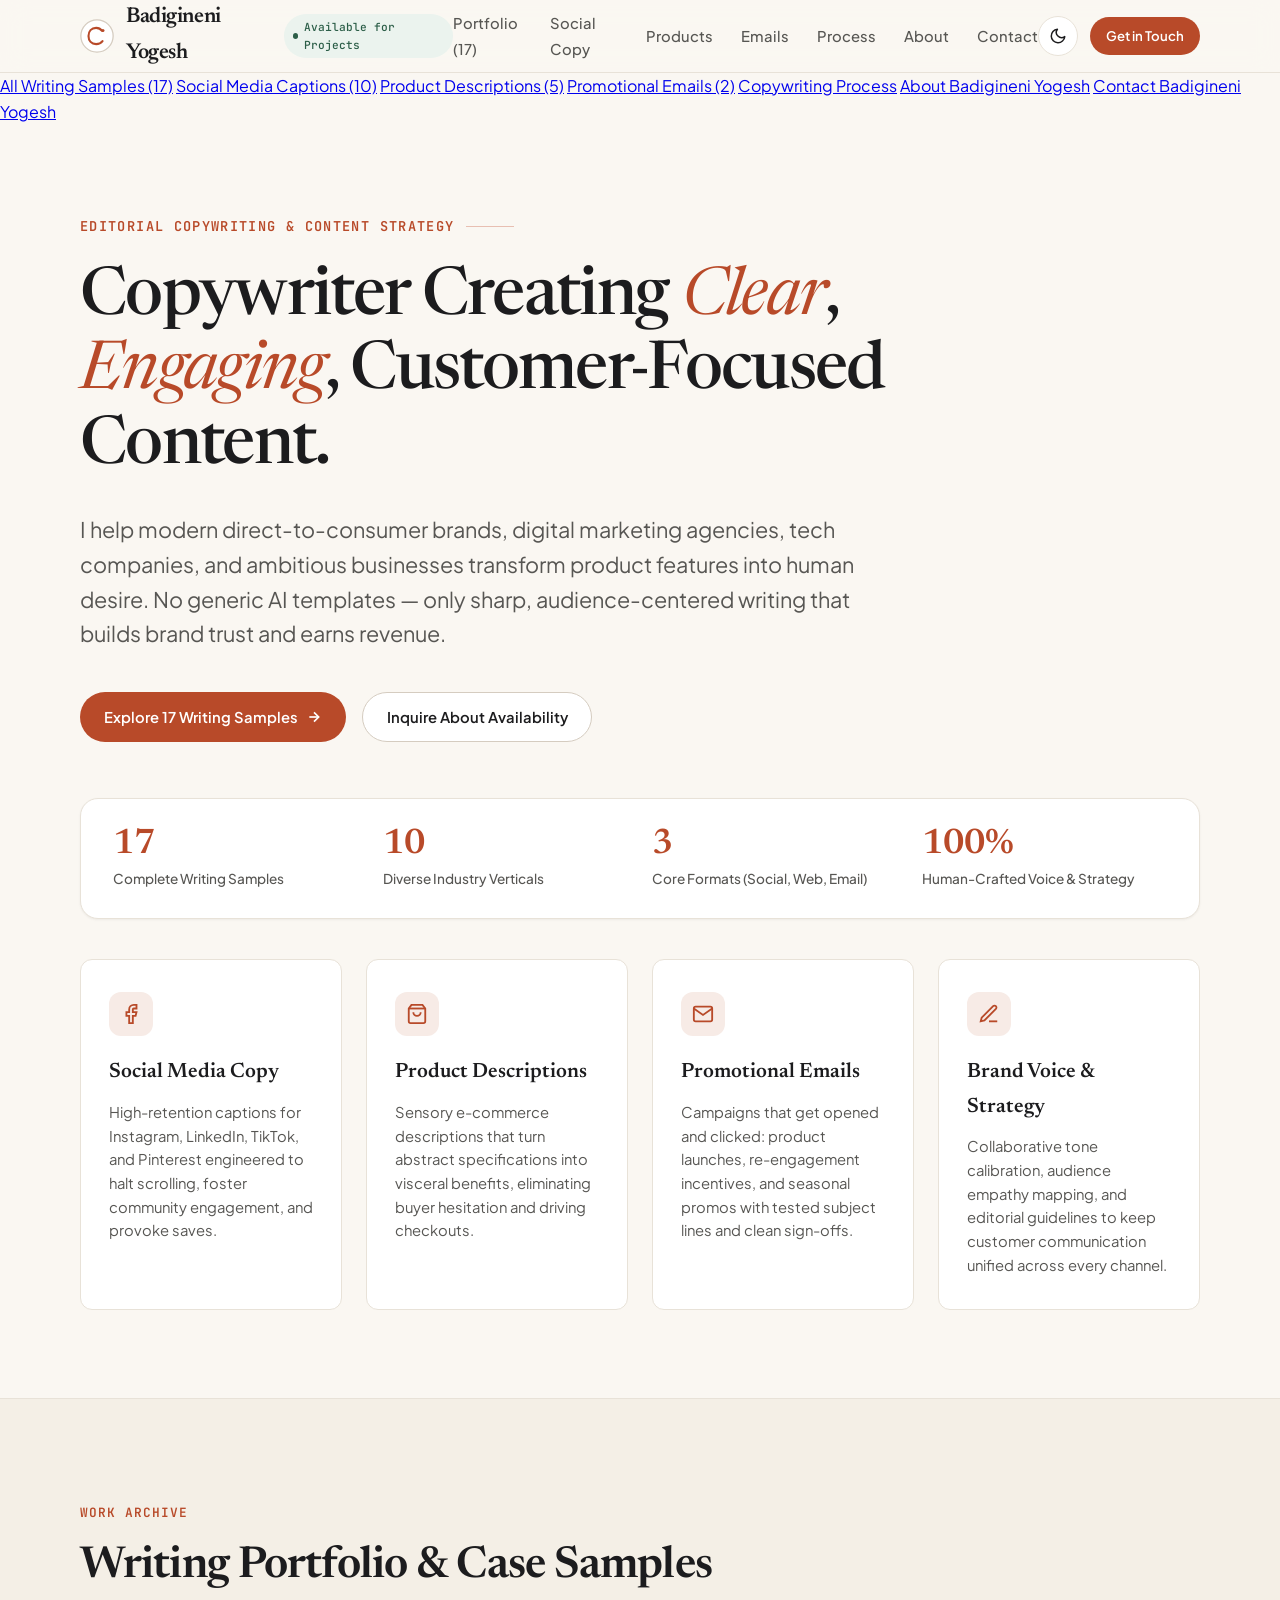
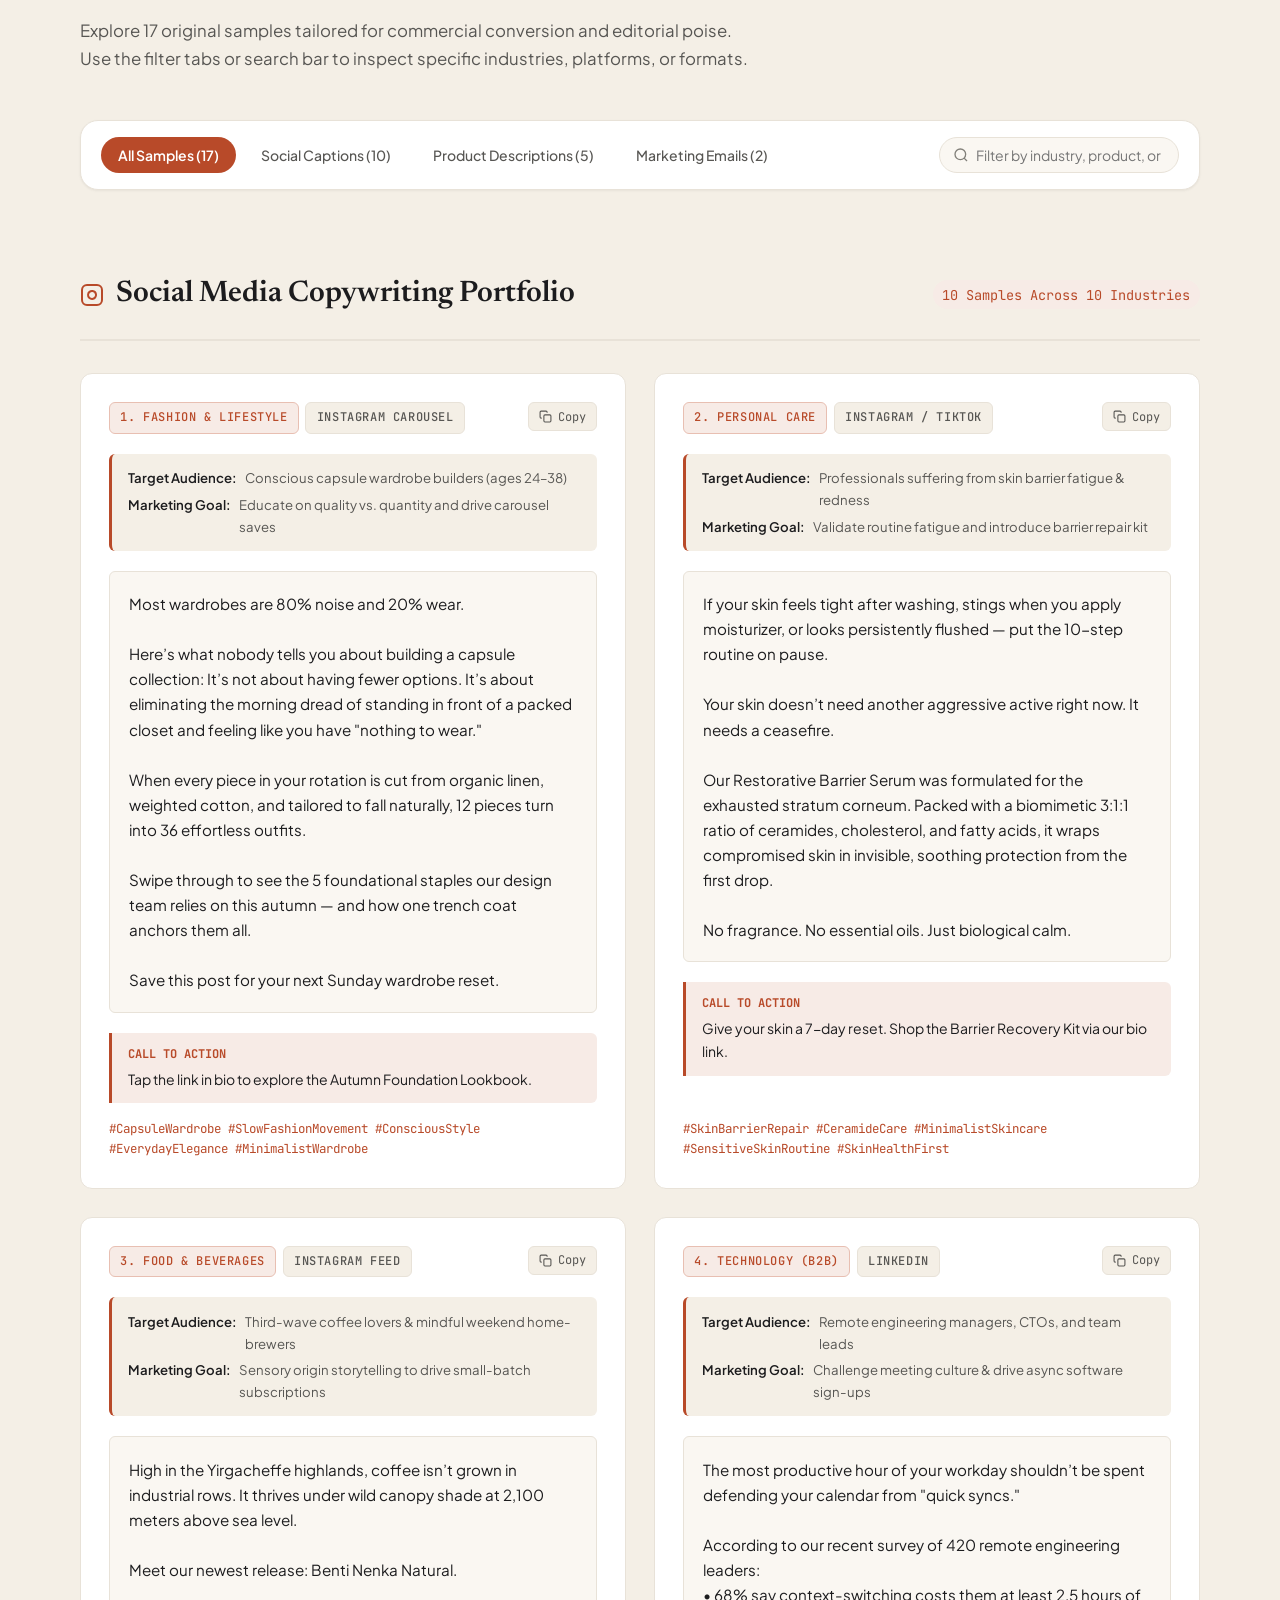
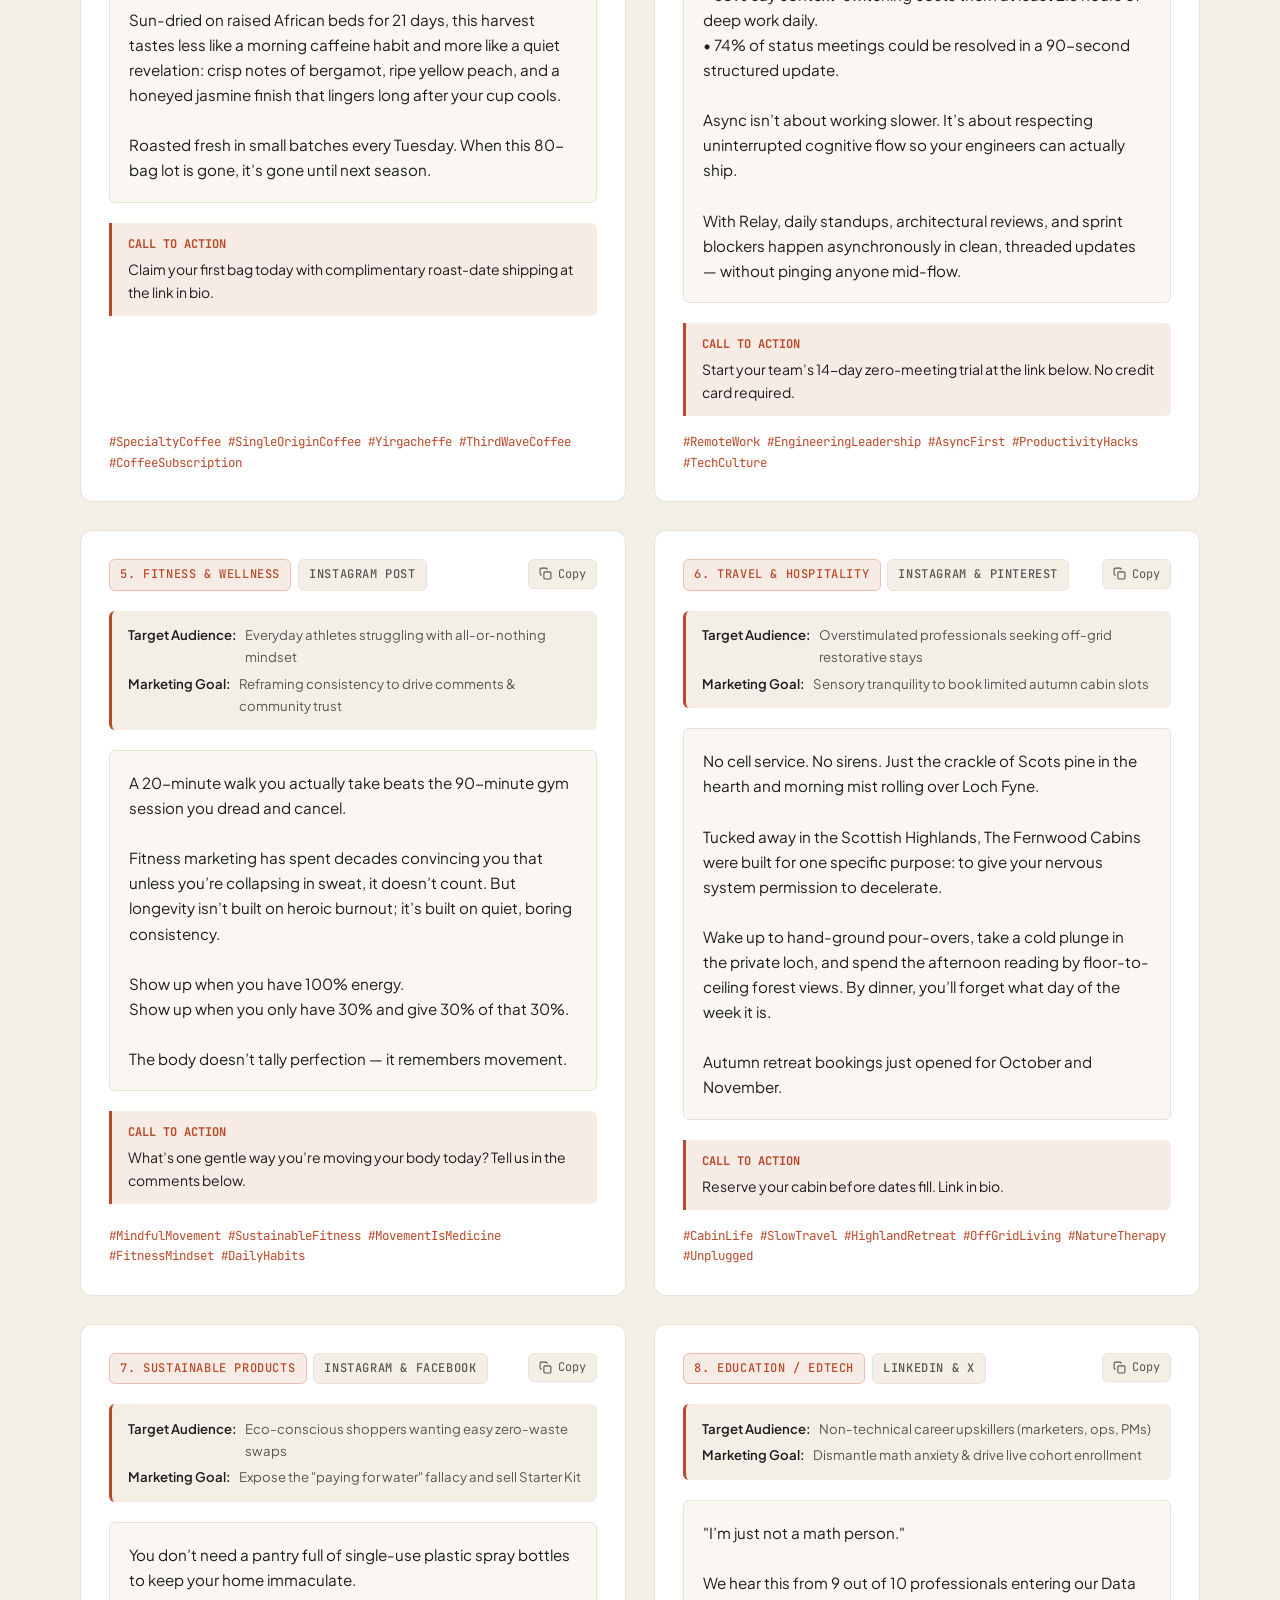
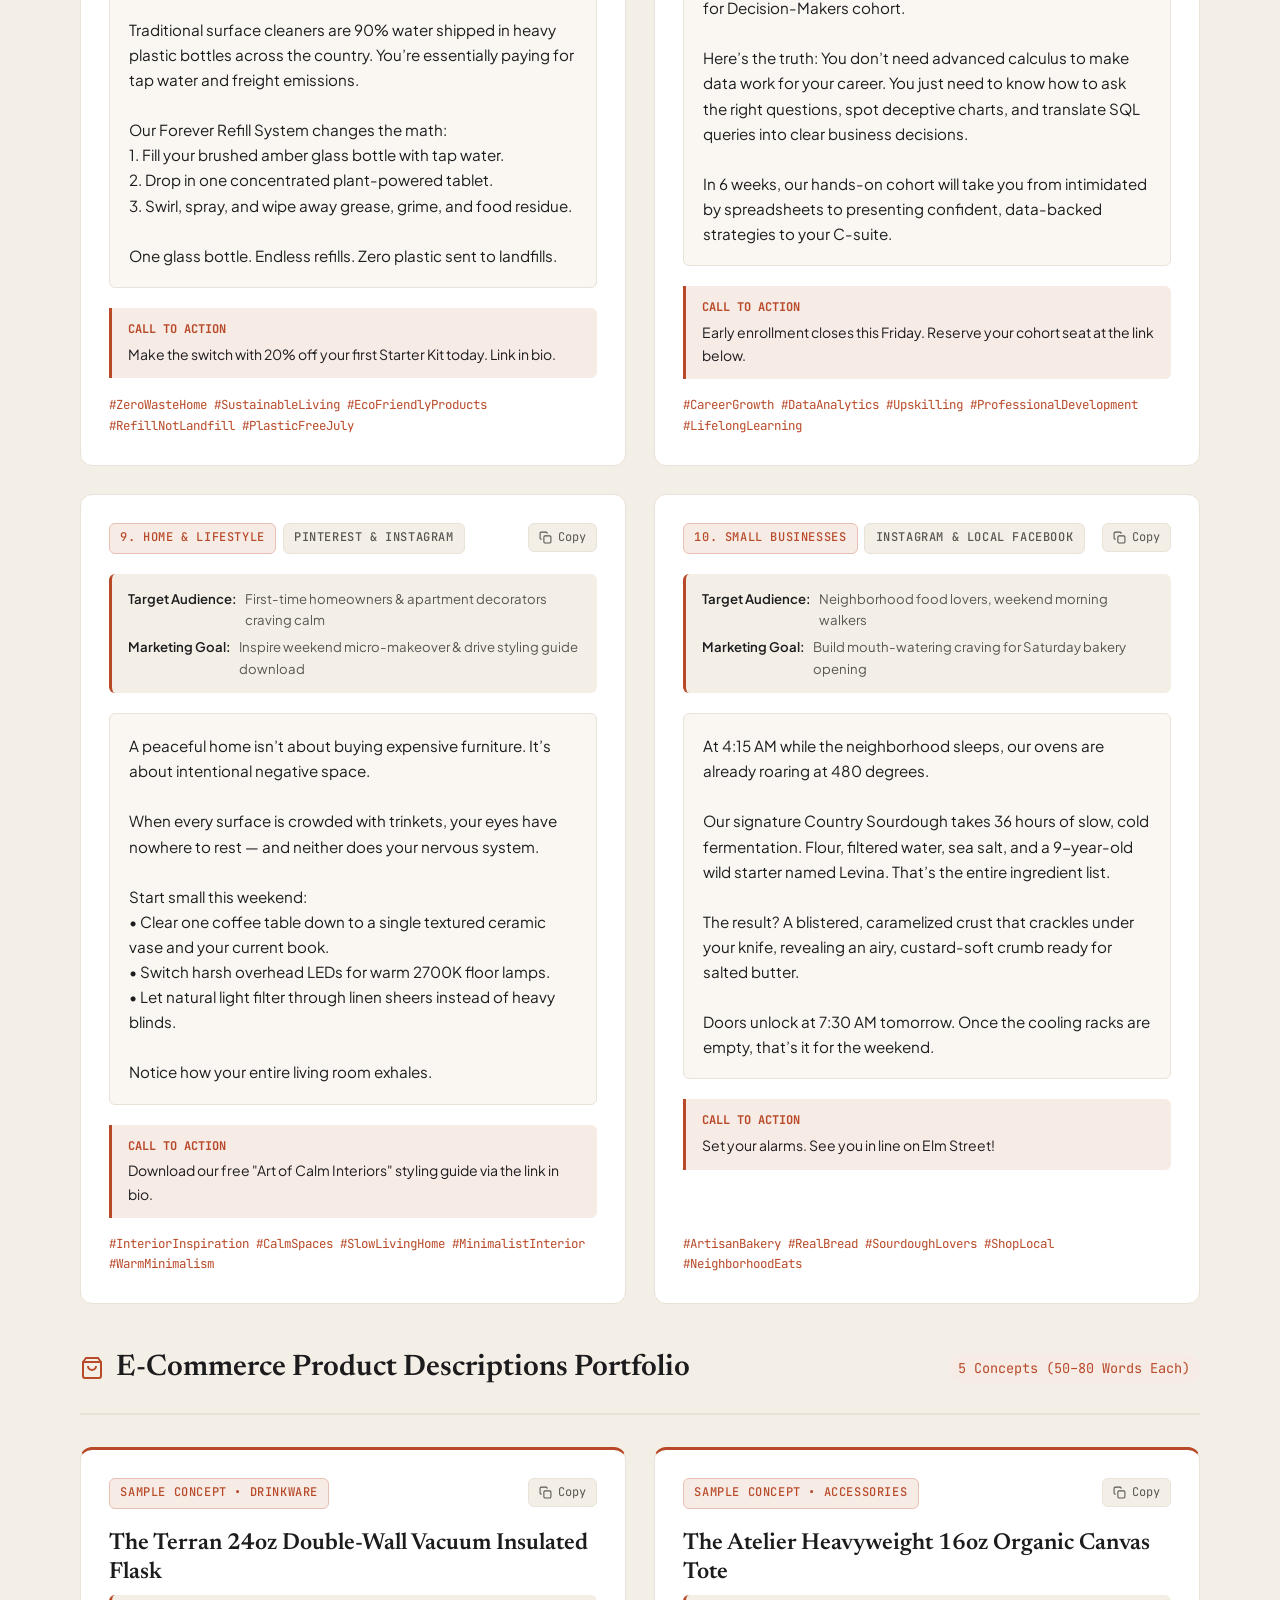
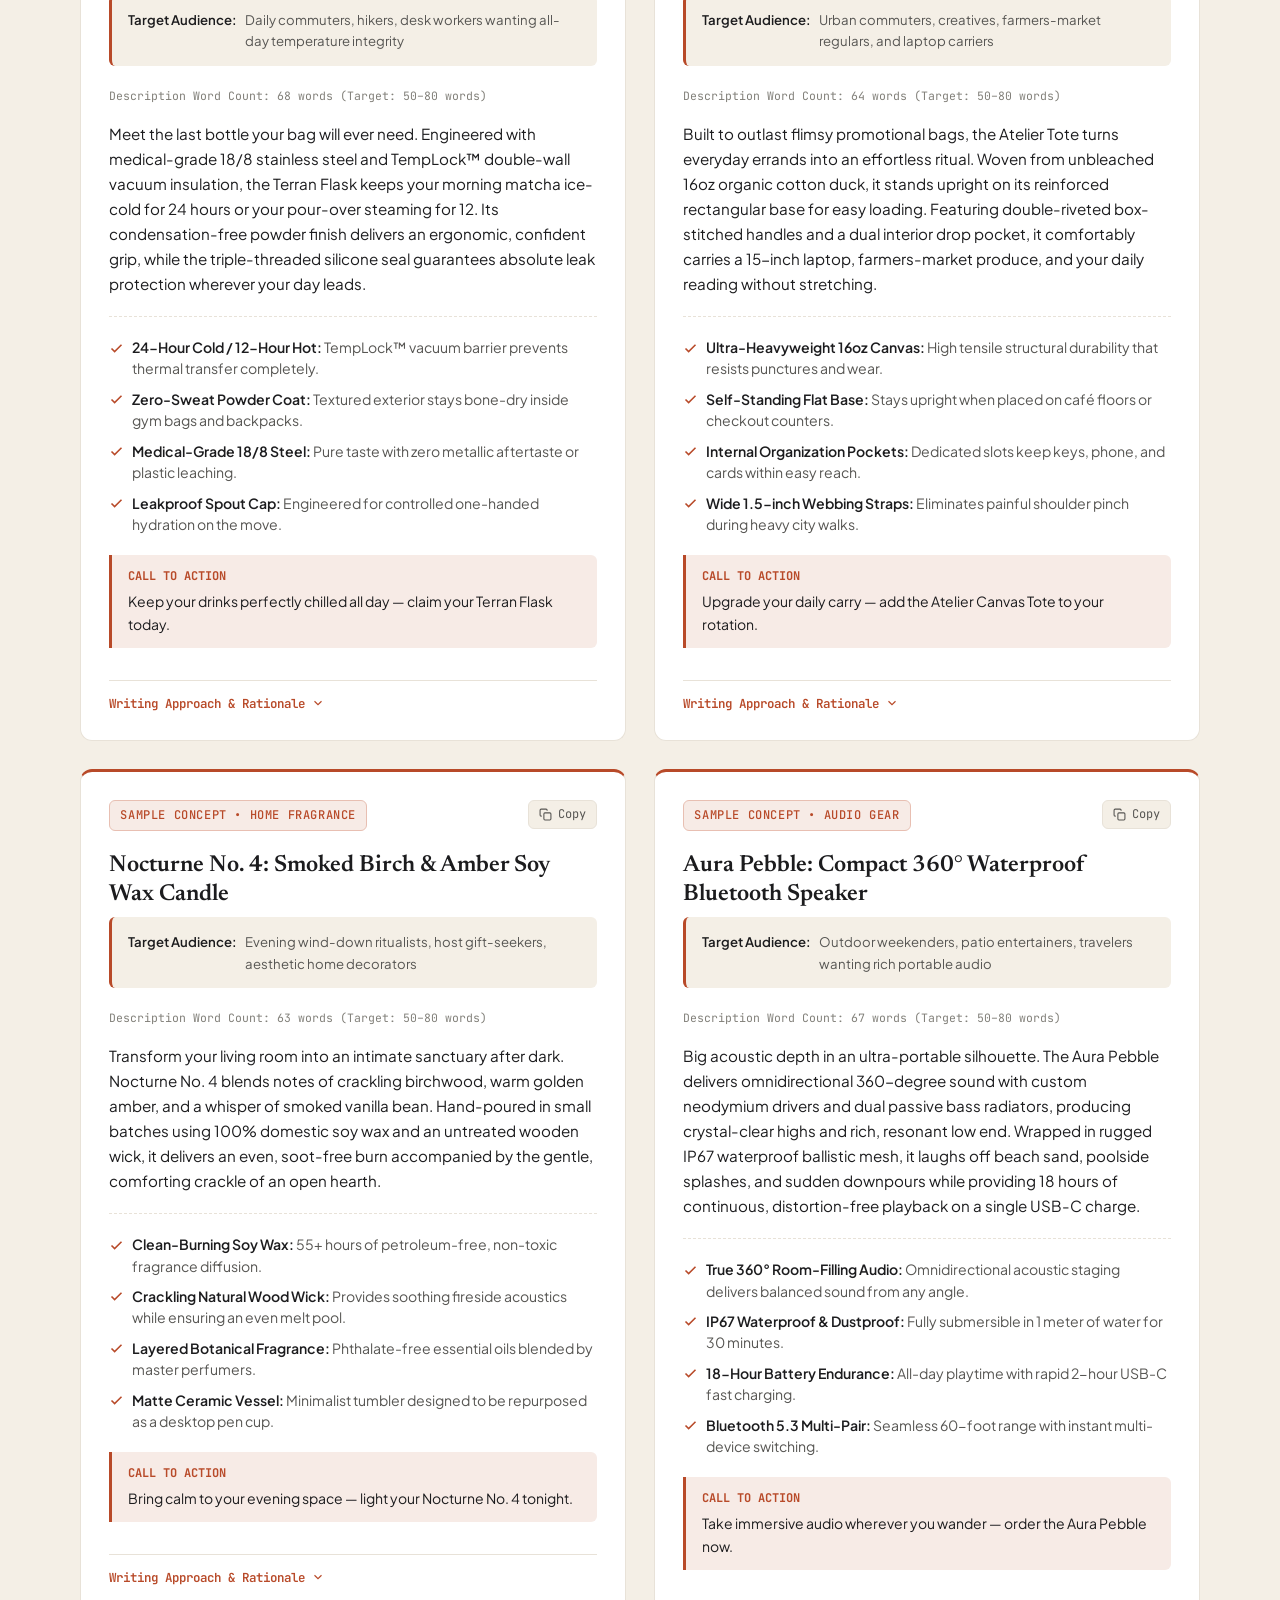
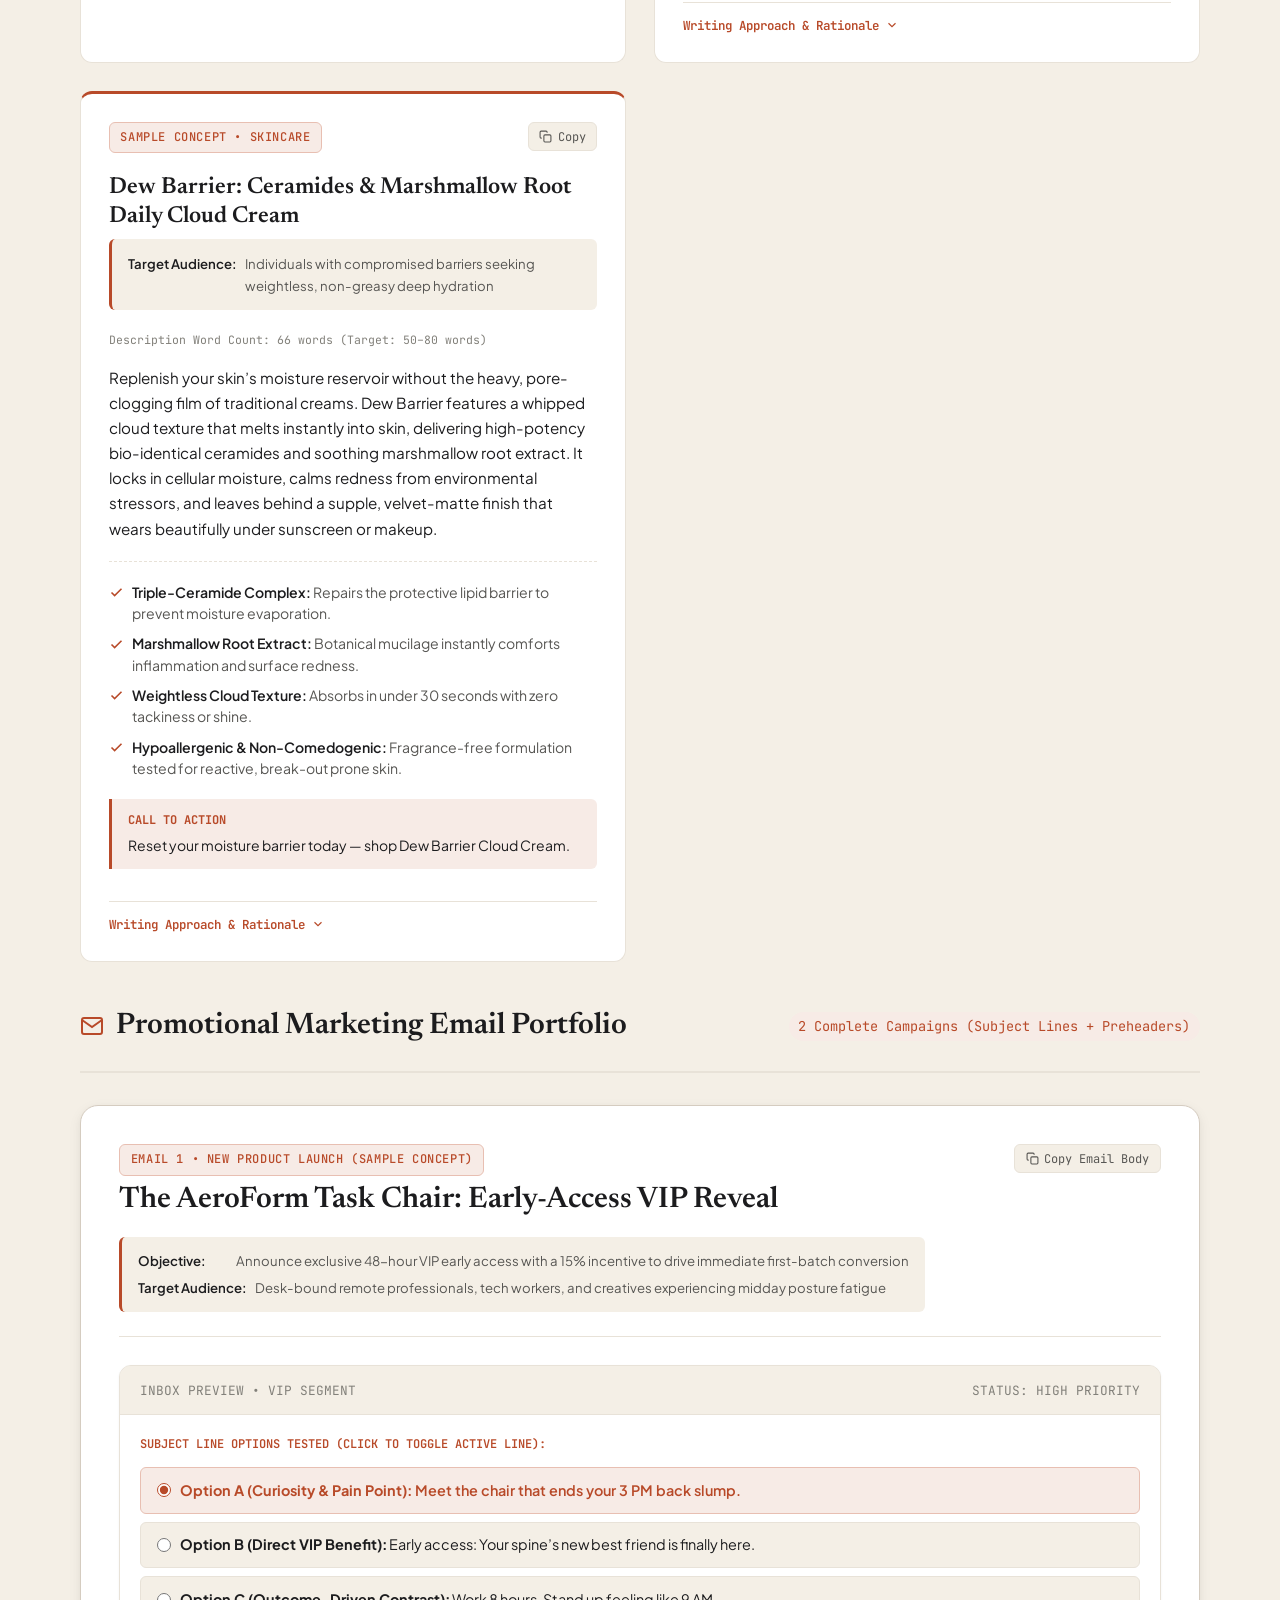
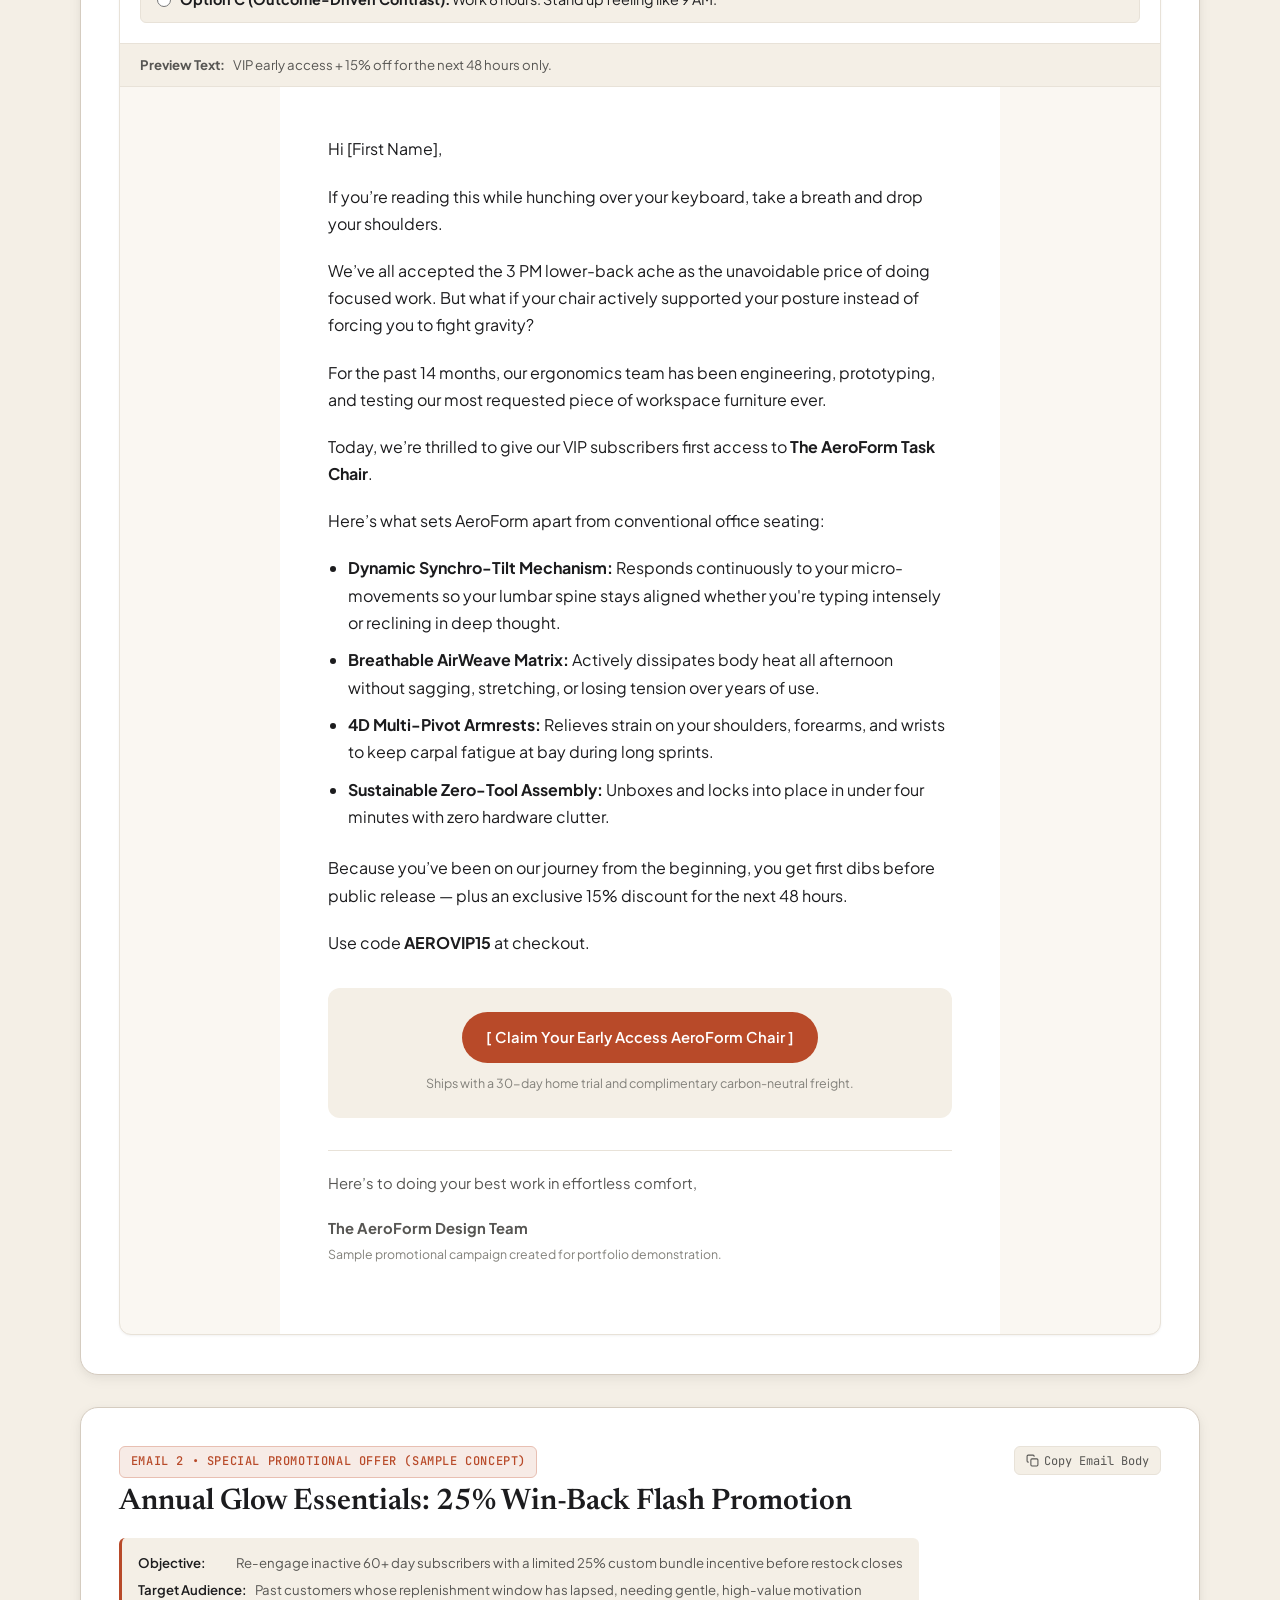
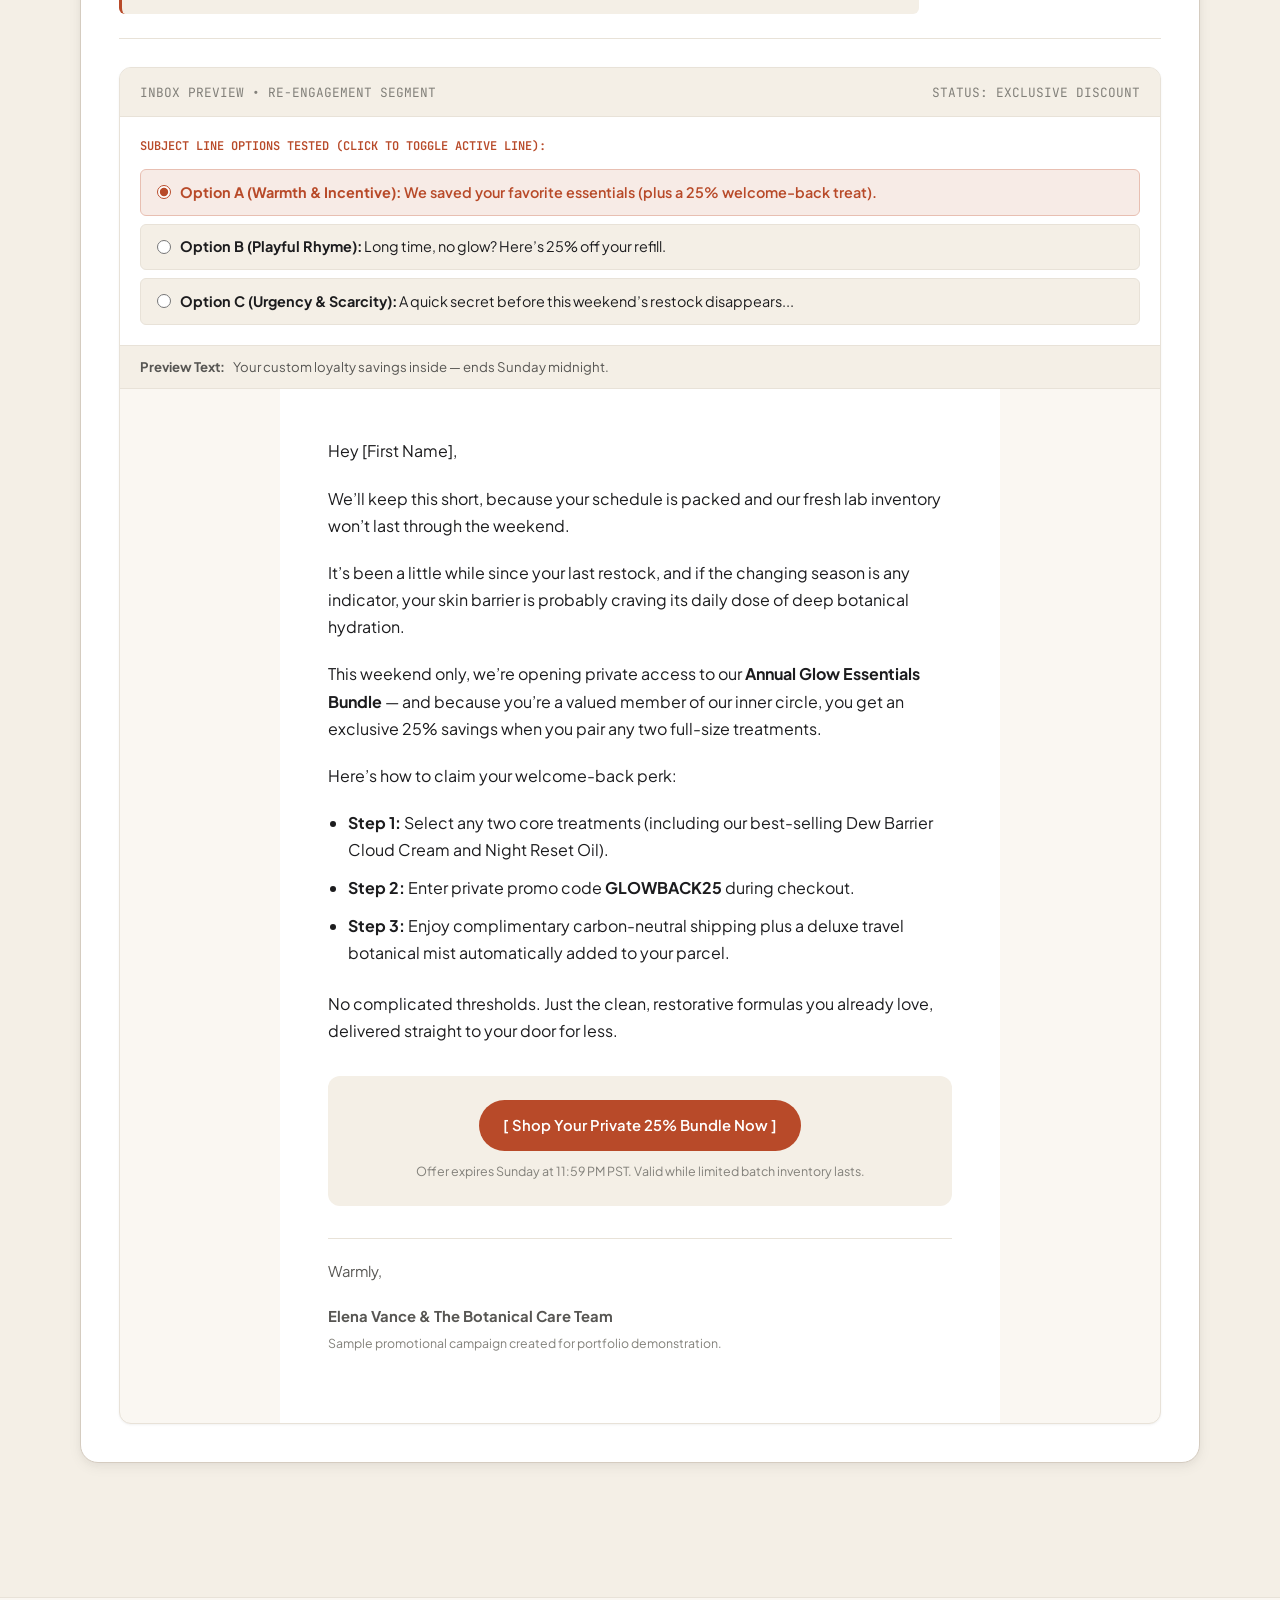
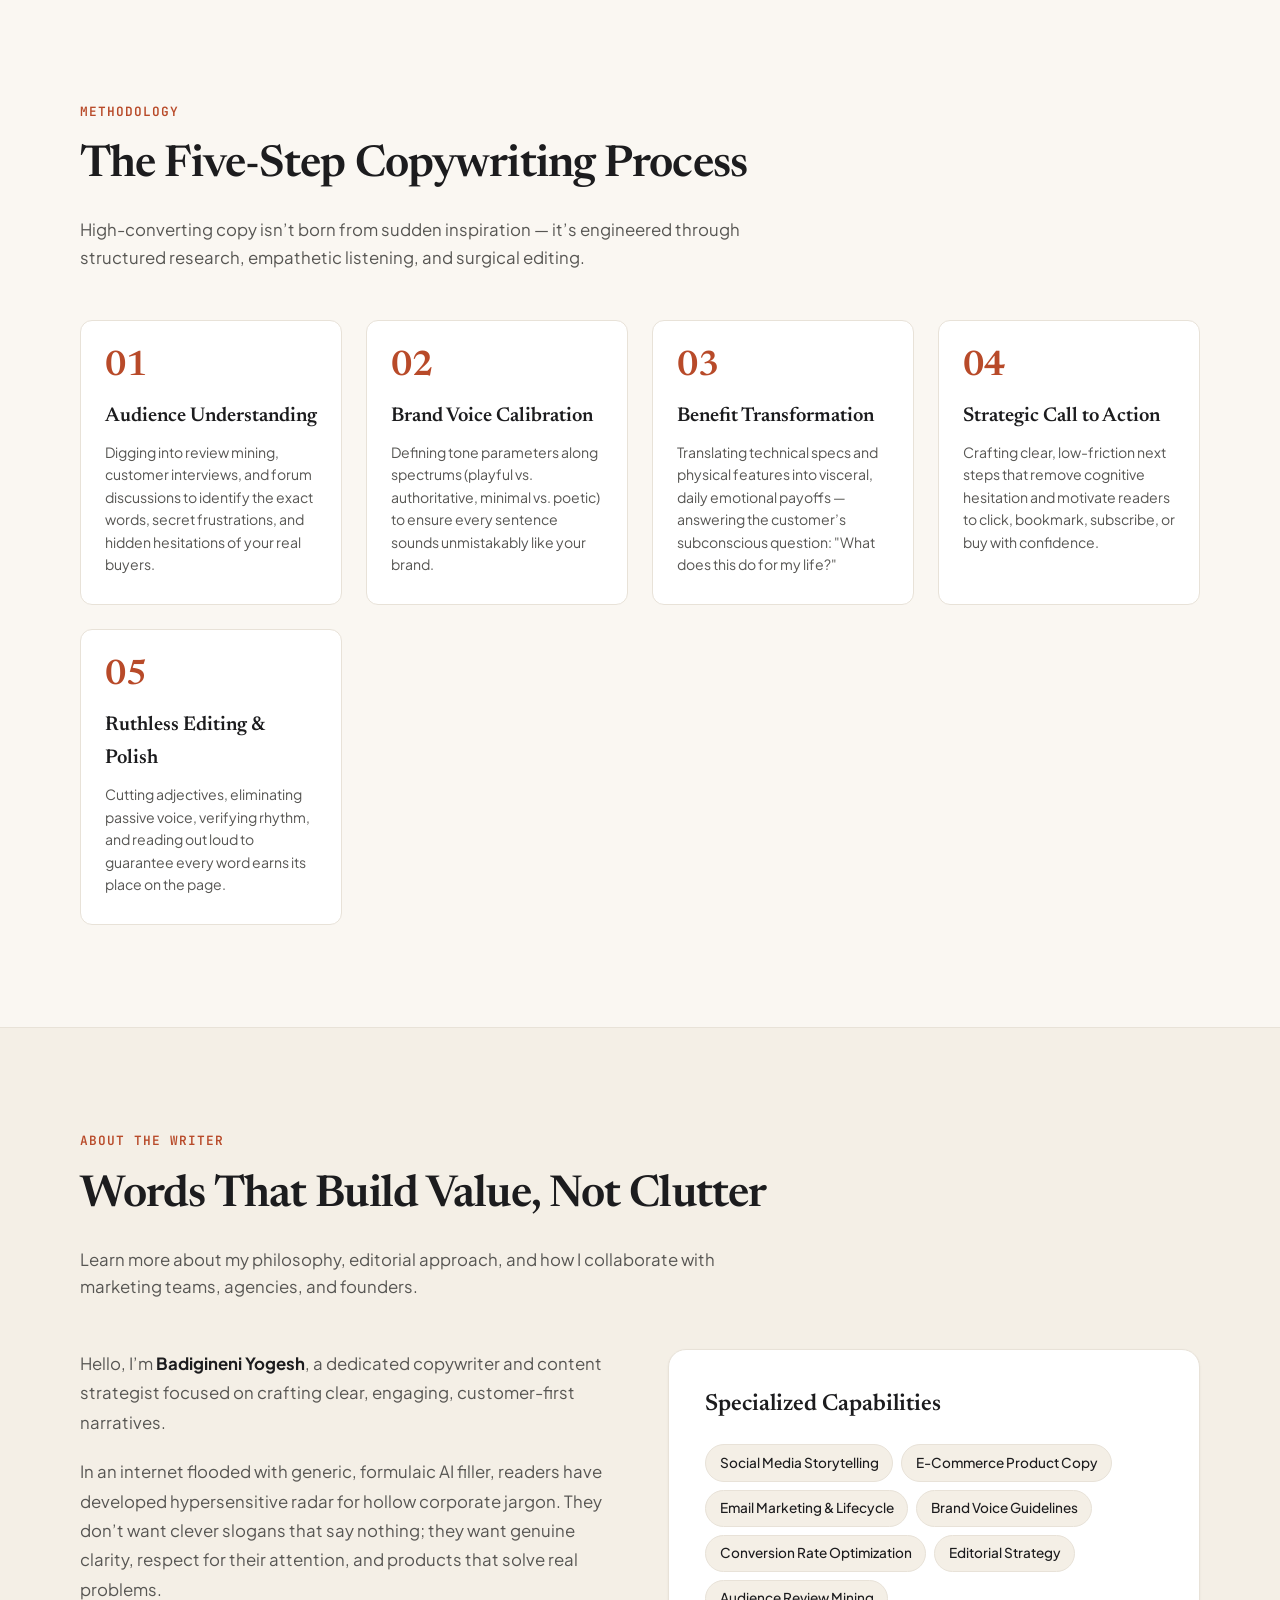
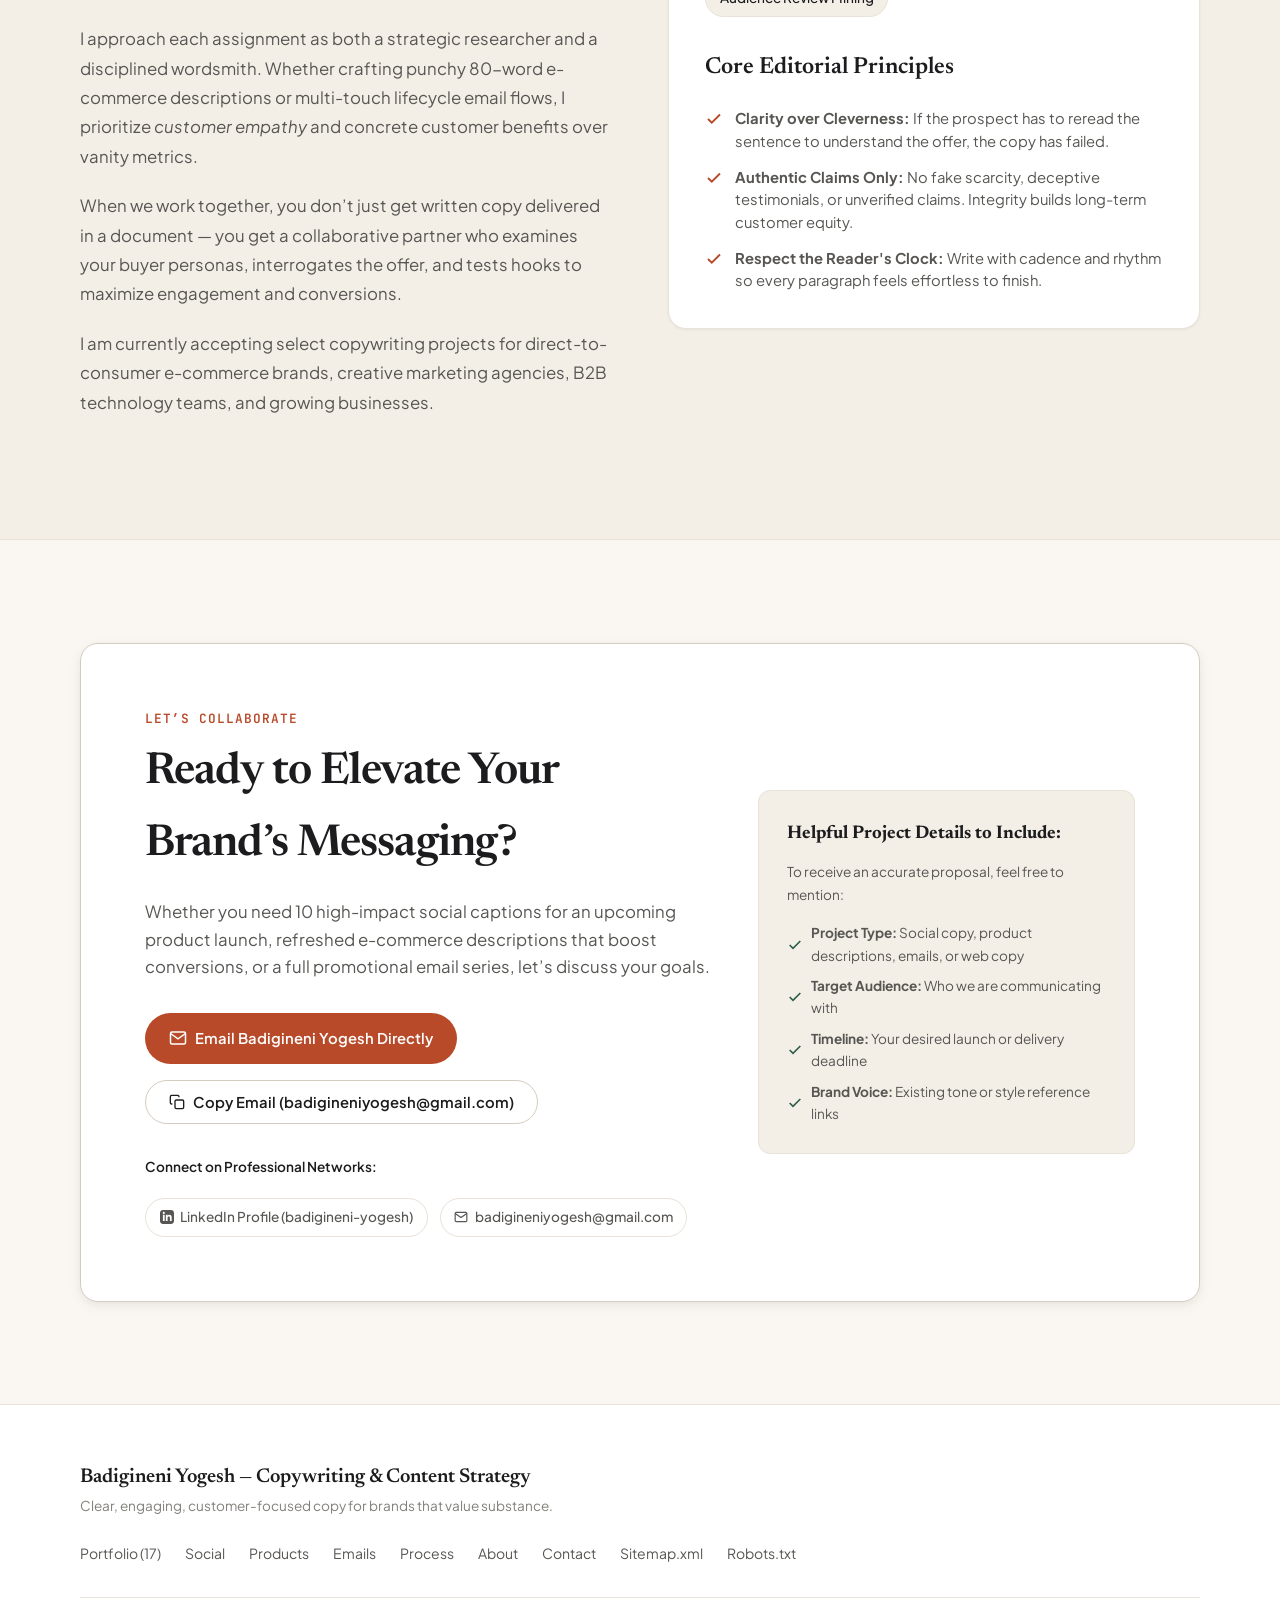
==== commit 761c1038: "Personalize portfolio for Badigineni Yogesh: update name, direct email, and LinkedIn profile" ====
--- a/index.html
+++ b/index.html
@@ -5,27 +5,27 @@
   <meta name="viewport" content="width=device-width, initial-scale=1.0">
   
   <!-- Primary SEO Metadata -->
-  <title>[Your Name] | Copywriter Creating Clear, Engaging, Customer-Focused Content</title>
-  <meta name="description" content="Professional copywriting portfolio showcasing high-converting social media captions, sensory e-commerce product descriptions, and promotional marketing emails. Available for freelance client projects.">
-  <meta name="keywords" content="copywriter portfolio, freelance copywriter, social media copywriter, product description writer, marketing email copywriter, ecommerce copywriting, editorial content">
-  <meta name="author" content="[Your Name]">
+  <title>Badigineni Yogesh | Copywriter Creating Clear, Engaging, Customer-Focused Content</title>
+  <meta name="description" content="Professional copywriting portfolio of Badigineni Yogesh showcasing high-converting social media captions, sensory e-commerce product descriptions, and promotional marketing emails. Available for freelance client projects.">
+  <meta name="keywords" content="Badigineni Yogesh, copywriter portfolio, freelance copywriter, social media copywriter, product description writer, marketing email copywriter, ecommerce copywriting, editorial content">
+  <meta name="author" content="Badigineni Yogesh">
   <meta name="robots" content="index, follow, max-image-preview:large, max-snippet:-1, max-video-preview:-1">
   <link rel="canonical" href="https://yogesh-badigineni.github.io/copywriting-portfolio/">
 
   <!-- Open Graph / Facebook / LinkedIn -->
   <meta property="og:type" content="website">
   <meta property="og:url" content="https://yogesh-badigineni.github.io/copywriting-portfolio/">
-  <meta property="og:title" content="[Your Name] | Copywriter Creating Clear, Engaging, Customer-Focused Content">
-  <meta property="og:description" content="Explore 17 original copywriting samples spanning 10 industries: social media campaigns, e-commerce product descriptions, and high-converting marketing emails.">
+  <meta property="og:title" content="Badigineni Yogesh | Copywriter Creating Clear, Engaging, Customer-Focused Content">
+  <meta property="og:description" content="Explore 17 original copywriting samples by Badigineni Yogesh spanning 10 industries: social media campaigns, e-commerce product descriptions, and high-converting marketing emails.">
   <meta property="og:image" content="https://yogesh-badigineni.github.io/copywriting-portfolio/og-image.jpg">
-  <meta property="og:site_name" content="[Your Name] Copywriting Portfolio">
+  <meta property="og:site_name" content="Badigineni Yogesh Copywriting Portfolio">
   <meta property="og:locale" content="en_US">
 
   <!-- Twitter / X -->
   <meta name="twitter:card" content="summary_large_image">
   <meta name="twitter:url" content="https://yogesh-badigineni.github.io/copywriting-portfolio/">
-  <meta name="twitter:title" content="[Your Name] | Copywriting Portfolio">
-  <meta name="twitter:description" content="Clear, engaging, customer-focused copywriting samples across social media, e-commerce, and promotional emails.">
+  <meta name="twitter:title" content="Badigineni Yogesh | Copywriting Portfolio">
+  <meta name="twitter:description" content="Clear, engaging, customer-focused copywriting samples by Badigineni Yogesh across social media, e-commerce, and promotional emails.">
   <meta name="twitter:image" content="https://yogesh-badigineni.github.io/copywriting-portfolio/og-image.jpg">
 
   <!-- Favicon -->
@@ -46,7 +46,7 @@
         "@type": "WebSite",
         "@id": "https://yogesh-badigineni.github.io/copywriting-portfolio/#website",
         "url": "https://yogesh-badigineni.github.io/copywriting-portfolio/",
-        "name": "[Your Name] - Professional Copywriter Portfolio",
+        "name": "Badigineni Yogesh - Professional Copywriter Portfolio",
         "description": "Copywriter Creating Clear, Engaging, Customer-Focused Content",
         "publisher": {
           "@id": "https://yogesh-badigineni.github.io/copywriting-portfolio/#person"
@@ -56,9 +56,13 @@
       {
         "@type": "Person",
         "@id": "https://yogesh-badigineni.github.io/copywriting-portfolio/#person",
-        "name": "[Your Name]",
+        "name": "Badigineni Yogesh",
         "jobTitle": "Professional Copywriter & Content Strategist",
         "url": "https://yogesh-badigineni.github.io/copywriting-portfolio/",
+        "email": "mailto:badigineniyogesh@gmail.com",
+        "sameAs": [
+          "https://www.linkedin.com/in/badigineni-yogesh"
+        ],
         "description": "Specializing in high-converting social media copy, sensory product descriptions, and promotional marketing emails for digital brands and agencies.",
         "knowsAbout": [
           "Copywriting",
@@ -71,7 +75,7 @@
       },
       {
         "@type": "ItemList",
-        "name": "Featured Copywriting Portfolio Samples",
+        "name": "Featured Copywriting Portfolio Samples by Badigineni Yogesh",
         "description": "17 verified original writing samples across 10 industry verticals",
         "numberOfItems": 17,
         "itemListElement": [
@@ -173,13 +177,13 @@
        ======================================================================== -->
   <header class="site-header" id="site-header">
     <div class="container nav-container">
-      <a href="#home" class="brand" aria-label="[Your Name] Copywriting Portfolio">
+      <a href="#home" class="brand" aria-label="Badigineni Yogesh Copywriting Portfolio">
         <svg class="brand-icon" viewBox="0 0 40 40" fill="none" xmlns="http://www.w3.org/2000/svg">
           <circle cx="20" cy="20" r="19" stroke="var(--border-strong)" stroke-width="1.5" fill="var(--bg-surface)"/>
           <path d="M26 14C24.5 12 22 10.5 19 10.5C13.5 10.5 10 14.5 10 20C10 25.5 13.5 29.5 19 29.5C22.5 29.5 25 28 26.5 26" stroke="var(--accent-primary)" stroke-width="2.5" stroke-linecap="round"/>
           <circle cx="27" cy="13.5" r="1.8" fill="var(--accent-primary)"/>
         </svg>
-        <span class="brand-title">[Your Name]</span>
+        <span class="brand-title">Badigineni Yogesh</span>
         <span class="brand-badge"><span class="pulse-dot"></span> Available for Projects</span>
       </a>
 
@@ -214,8 +218,8 @@
     <a href="#products">Product Descriptions (5)</a>
     <a href="#emails">Promotional Emails (2)</a>
     <a href="#process">Copywriting Process</a>
-    <a href="#about">About & Approach</a>
-    <a href="#contact">Contact [Your Name]</a>
+    <a href="#about">About Badigineni Yogesh</a>
+    <a href="#contact">Contact Badigineni Yogesh</a>
   </div>
 
   <main id="main-content">
@@ -234,7 +238,7 @@
         </h1>
 
         <p class="hero-subtitle">
-          I help modern direct-to-consumer brands, digital marketing agencies, tech companies, and ambitious small businesses transform product features into human desire. No generic AI templates — only sharp, audience-centered writing that builds brand trust and earns revenue.
+          I help modern direct-to-consumer brands, digital marketing agencies, tech companies, and ambitious businesses transform product features into human desire. No generic AI templates — only sharp, audience-centered writing that builds brand trust and earns revenue.
         </p>
 
         <div class="hero-actions">
@@ -1207,14 +1211,14 @@
           <div class="section-eyebrow">About the Writer</div>
           <h2 class="section-title">Words That Build Value, Not Clutter</h2>
           <p class="section-desc">
-            Learn more about my philosophy, editorial approach, and how I collaborate with marketing teams and founders.
+            Learn more about my philosophy, editorial approach, and how I collaborate with marketing teams, agencies, and founders.
           </p>
         </header>
 
         <div class="about-grid">
           <div class="about-prose">
             <p>
-              Hello, I’m <strong><span class="placeholder-pill">[Your Name]</span></strong>, a freelance copywriter and content strategist based in <strong><span class="placeholder-pill">[Your City, Country]</span></strong>.
+              Hello, I’m <strong>Badigineni Yogesh</strong>, a dedicated copywriter and content strategist focused on crafting clear, engaging, customer-first narratives.
             </p>
 
             <p>
@@ -1222,7 +1226,7 @@
             </p>
 
             <p>
-              My background spans <strong><span class="placeholder-pill">[Your Background / Academic Focus / Industry Experience]</span></strong>, allowing me to approach each assignment as both a strategic researcher and a dedicated wordsmith. Whether crafting punchy 80-word e-commerce descriptions or multi-touch lifecycle email flows, I prioritize <em>customer empathy</em> over vanity metrics.
+              I approach each assignment as both a strategic researcher and a disciplined wordsmith. Whether crafting punchy 80-word e-commerce descriptions or multi-touch lifecycle email flows, I prioritize <em>customer empathy</em> and concrete customer benefits over vanity metrics.
             </p>
 
             <p>
@@ -1230,7 +1234,7 @@
             </p>
 
             <p>
-              I am currently accepting select projects for direct-to-consumer e-commerce brands, creative agencies, B2B technology teams, and independent founders.
+              I am currently accepting select copywriting projects for direct-to-consumer e-commerce brands, creative marketing agencies, B2B technology teams, and growing businesses.
             </p>
           </div>
 
@@ -1282,32 +1286,28 @@
 
             <div class="contact-actions">
               <!-- Functional mailto link with pre-filled subject -->
-              <a href="mailto:your.email@example.com?subject=Copywriting%20Project%20Inquiry%20via%20Portfolio" class="btn btn-primary" id="mailto-link">
+              <a href="mailto:badigineniyogesh@gmail.com?subject=Copywriting%20Project%20Inquiry%20-%20Badigineni%20Yogesh" class="btn btn-primary" id="mailto-link">
                 <svg width="18" height="18" viewBox="0 0 24 24" fill="none" stroke="currentColor" stroke-width="2"><path d="M4 4h16c1.1 0 2 .9 2 2v12c0 1.1-.9 2-2 2H4c-1.1 0-2-.9-2-2V6c0-1.1.9-2 2-2z"/><polyline points="22,6 12,13 2,6"/></svg>
-                Email [Your Name] Directly
+                Email Badigineni Yogesh Directly
               </a>
               
-              <button class="btn btn-secondary" id="copy-email-btn" data-email="your.email@example.com">
+              <button class="btn btn-secondary" id="copy-email-btn" data-email="badigineniyogesh@gmail.com">
                 <svg width="16" height="16" viewBox="0 0 24 24" fill="none" stroke="currentColor" stroke-width="2"><rect x="9" y="9" width="13" height="13" rx="2" ry="2"/><path d="M5 15H4a2 2 0 0 1-2-2V4a2 2 0 0 1 2-2h9a2 2 0 0 1 2 2v1"/></svg>
-                Copy Email Address
+                Copy Email (badigineniyogesh@gmail.com)
               </button>
             </div>
 
-            <!-- Social & Professional Links with editable placeholders -->
+            <!-- Verified Social & Professional Networks -->
             <div>
               <span style="font-size: 0.85rem; font-weight: 600; color: var(--text-primary); display: block; margin-bottom: 0.5rem;">Connect on Professional Networks:</span>
               <div class="social-links">
-                <a href="https://www.linkedin.com/in/your-profile" target="_blank" rel="noopener noreferrer" class="social-link" title="LinkedIn Profile">
+                <a href="https://www.linkedin.com/in/badigineni-yogesh" target="_blank" rel="noopener noreferrer" class="social-link" title="Badigineni Yogesh LinkedIn Profile">
                   <svg width="14" height="14" viewBox="0 0 24 24" fill="currentColor"><path d="M19 0h-14c-2.761 0-5 2.239-5 5v14c0 2.761 2.239 5 5 5h14c2.762 0 5-2.239 5-5v-14c0-2.761-2.238-5-5-5zm-11 19h-3v-11h3v11zm-1.5-12.268c-.966 0-1.75-.79-1.75-1.764s.784-1.764 1.75-1.764 1.75.79 1.75 1.764-.783 1.764-1.75 1.764zm13.5 12.268h-3v-5.604c0-3.368-4-3.113-4 0v5.604h-3v-11h3v1.765c1.396-2.586 7-2.777 7 2.476v6.759z"/></svg>
-                  LinkedIn <span class="placeholder-pill">[your-profile]</span>
+                  LinkedIn Profile (badigineni-yogesh)
                 </a>
-                <a href="https://twitter.com/your-handle" target="_blank" rel="noopener noreferrer" class="social-link" title="Twitter / X Profile">
-                  <svg width="14" height="14" viewBox="0 0 24 24" fill="currentColor"><path d="M18.244 2.25h3.308l-7.227 8.26 8.502 11.24H16.17l-5.214-6.817L4.99 21.75H1.68l7.73-8.835L1.254 2.25H8.08l4.713 6.231zm-1.161 17.52h1.833L7.084 4.126H5.117z"/></svg>
-                  Twitter / X <span class="placeholder-pill">[@yourhandle]</span>
-                </a>
-                <a href="https://yourname.substack.com" target="_blank" rel="noopener noreferrer" class="social-link" title="Writing Newsletter">
-                  <svg width="14" height="14" viewBox="0 0 24 24" fill="none" stroke="currentColor" stroke-width="2"><path d="M4 4h16v3H4zM4 10h16v3H4zM4 16h16l-8 5z"/></svg>
-                  Substack / Publication
+                <a href="mailto:badigineniyogesh@gmail.com" class="social-link" title="Direct Email">
+                  <svg width="14" height="14" viewBox="0 0 24 24" fill="none" stroke="currentColor" stroke-width="2"><path d="M4 4h16c1.1 0 2 .9 2 2v12c0 1.1-.9 2-2 2H4c-1.1 0-2-.9-2-2V6c0-1.1.9-2 2-2z"/><polyline points="22,6 12,13 2,6"/></svg>
+                  badigineniyogesh@gmail.com
                 </a>
               </div>
             </div>
@@ -1336,7 +1336,7 @@
     <div class="container">
       <div class="footer-top">
         <div>
-          <span style="font-family: var(--font-serif); font-size: 1.25rem; font-weight: 600; color: var(--text-primary); display: block;">[Your Name] — Copywriting & Content Strategy</span>
+          <span style="font-family: var(--font-serif); font-size: 1.25rem; font-weight: 600; color: var(--text-primary); display: block;">Badigineni Yogesh — Copywriting & Content Strategy</span>
           <span style="color: var(--text-muted); font-size: 0.85rem;">Clear, engaging, customer-focused copy for brands that value substance.</span>
         </div>
         <ul class="footer-nav">
@@ -1353,7 +1353,7 @@
       </div>
 
       <div class="footer-bottom">
-        <p>&copy; <span id="current-year">2026</span> [Your Name]. All rights reserved. Sample concept brands are created strictly for demonstration purposes.</p>
+        <p>&copy; <span id="current-year">2026</span> Badigineni Yogesh. All rights reserved. Sample concept brands are created strictly for demonstration purposes.</p>
         <button id="back-to-top" class="back-to-top" aria-label="Scroll back to top">
           Back to Top <svg width="14" height="14" viewBox="0 0 24 24" fill="none" stroke="currentColor" stroke-width="2"><polyline points="18 15 12 9 6 15"/></svg>
         </button>
